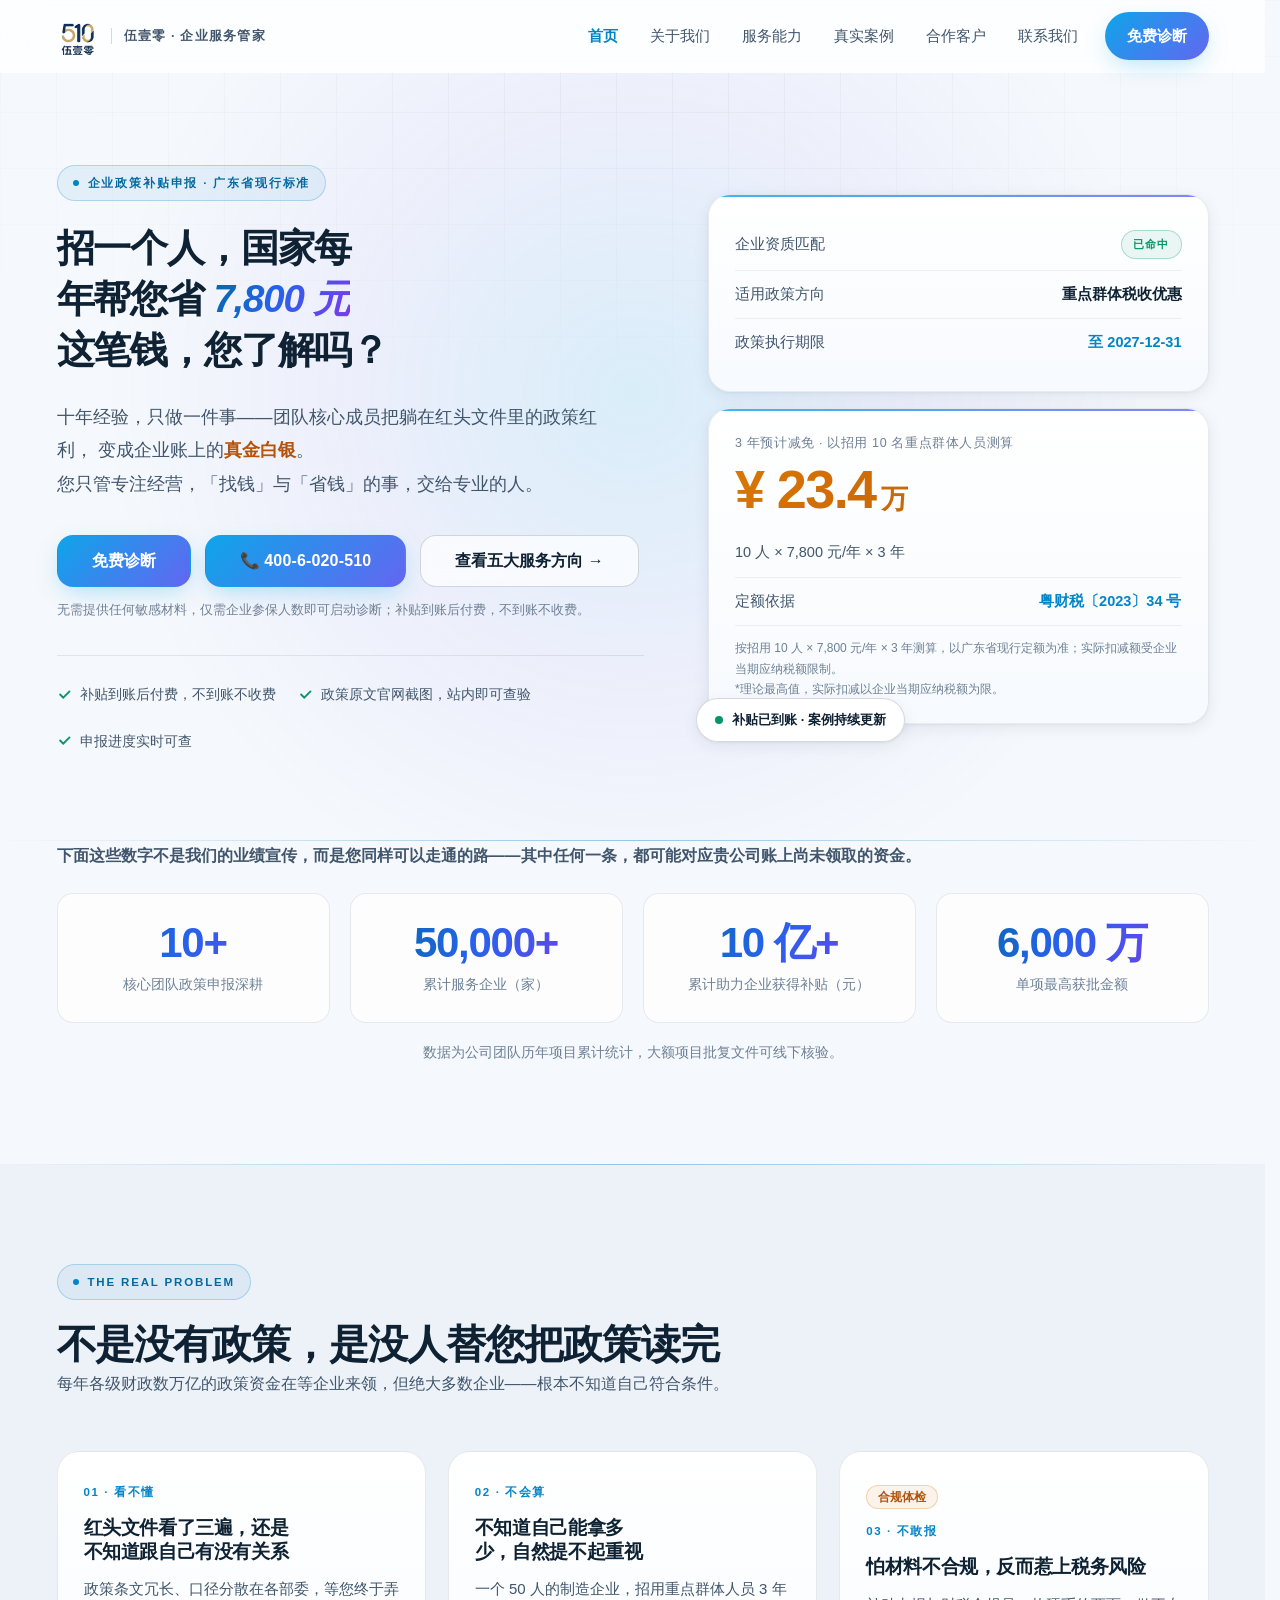
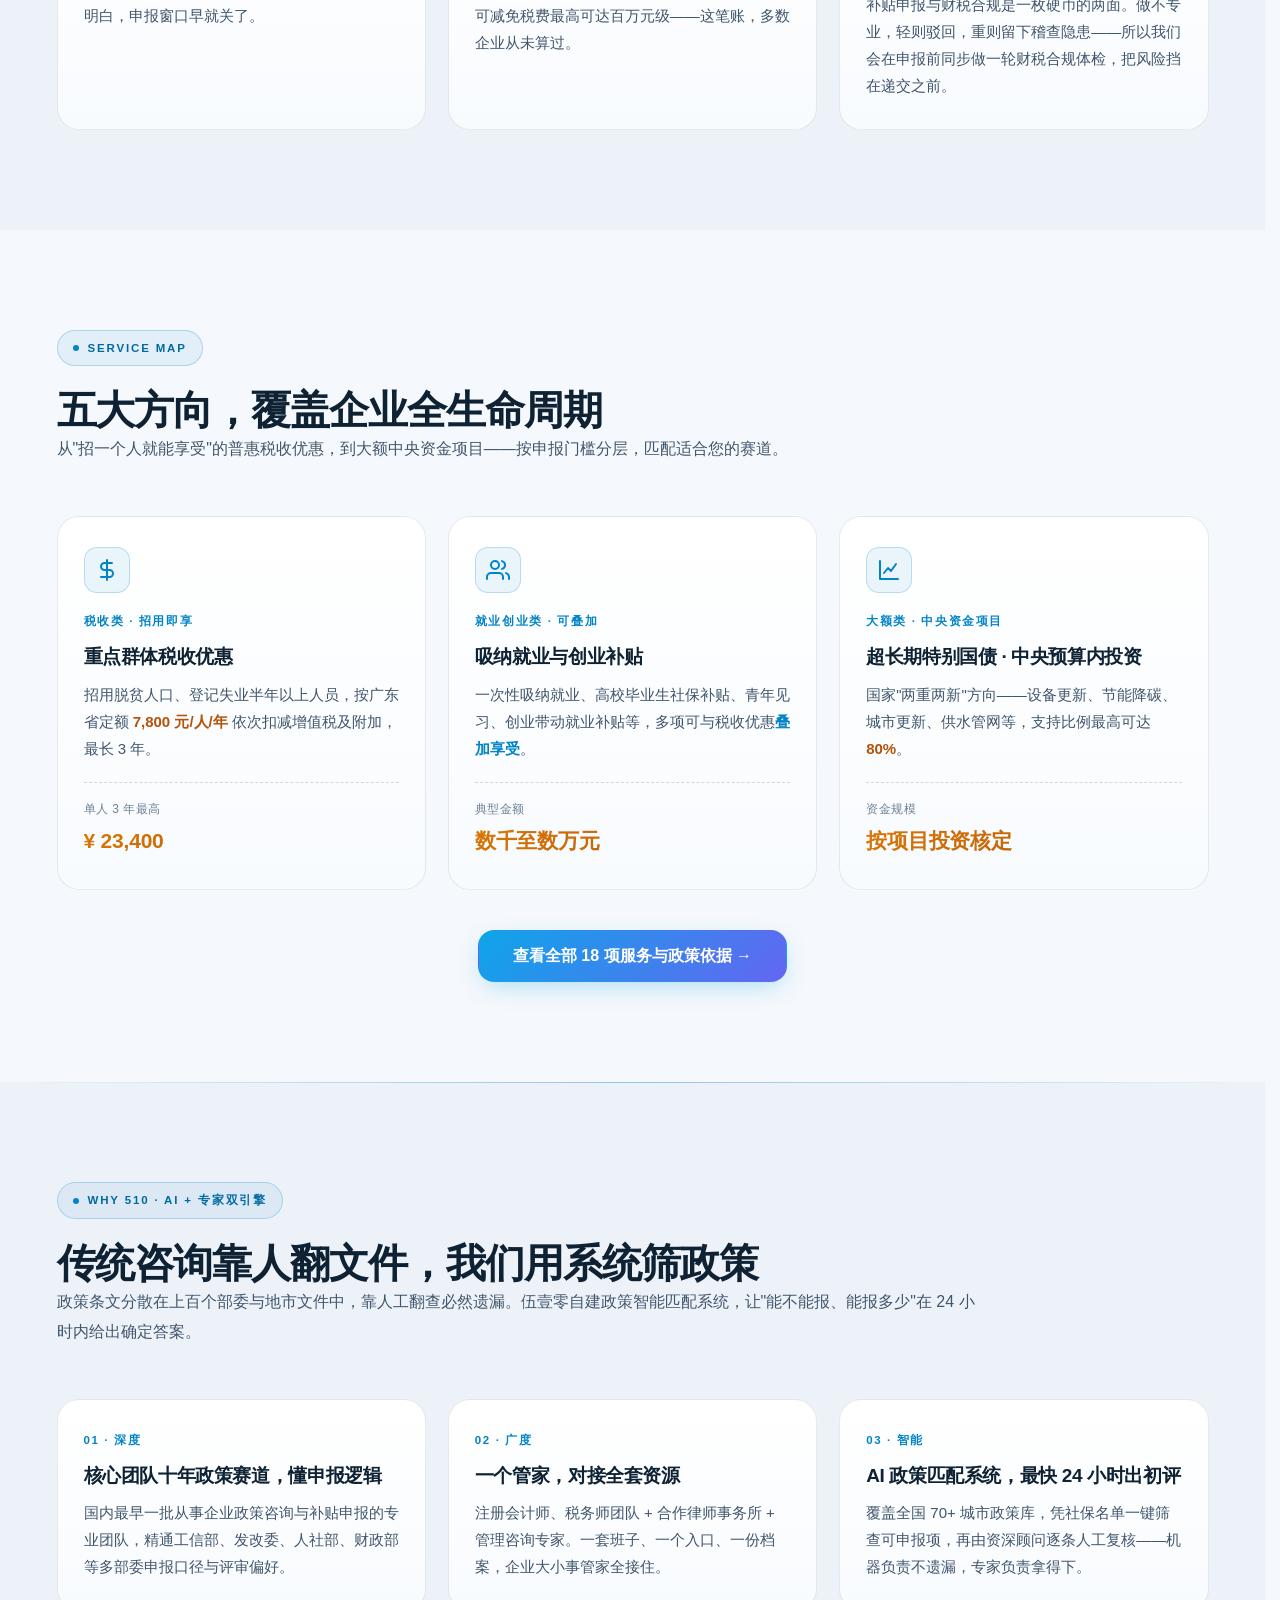
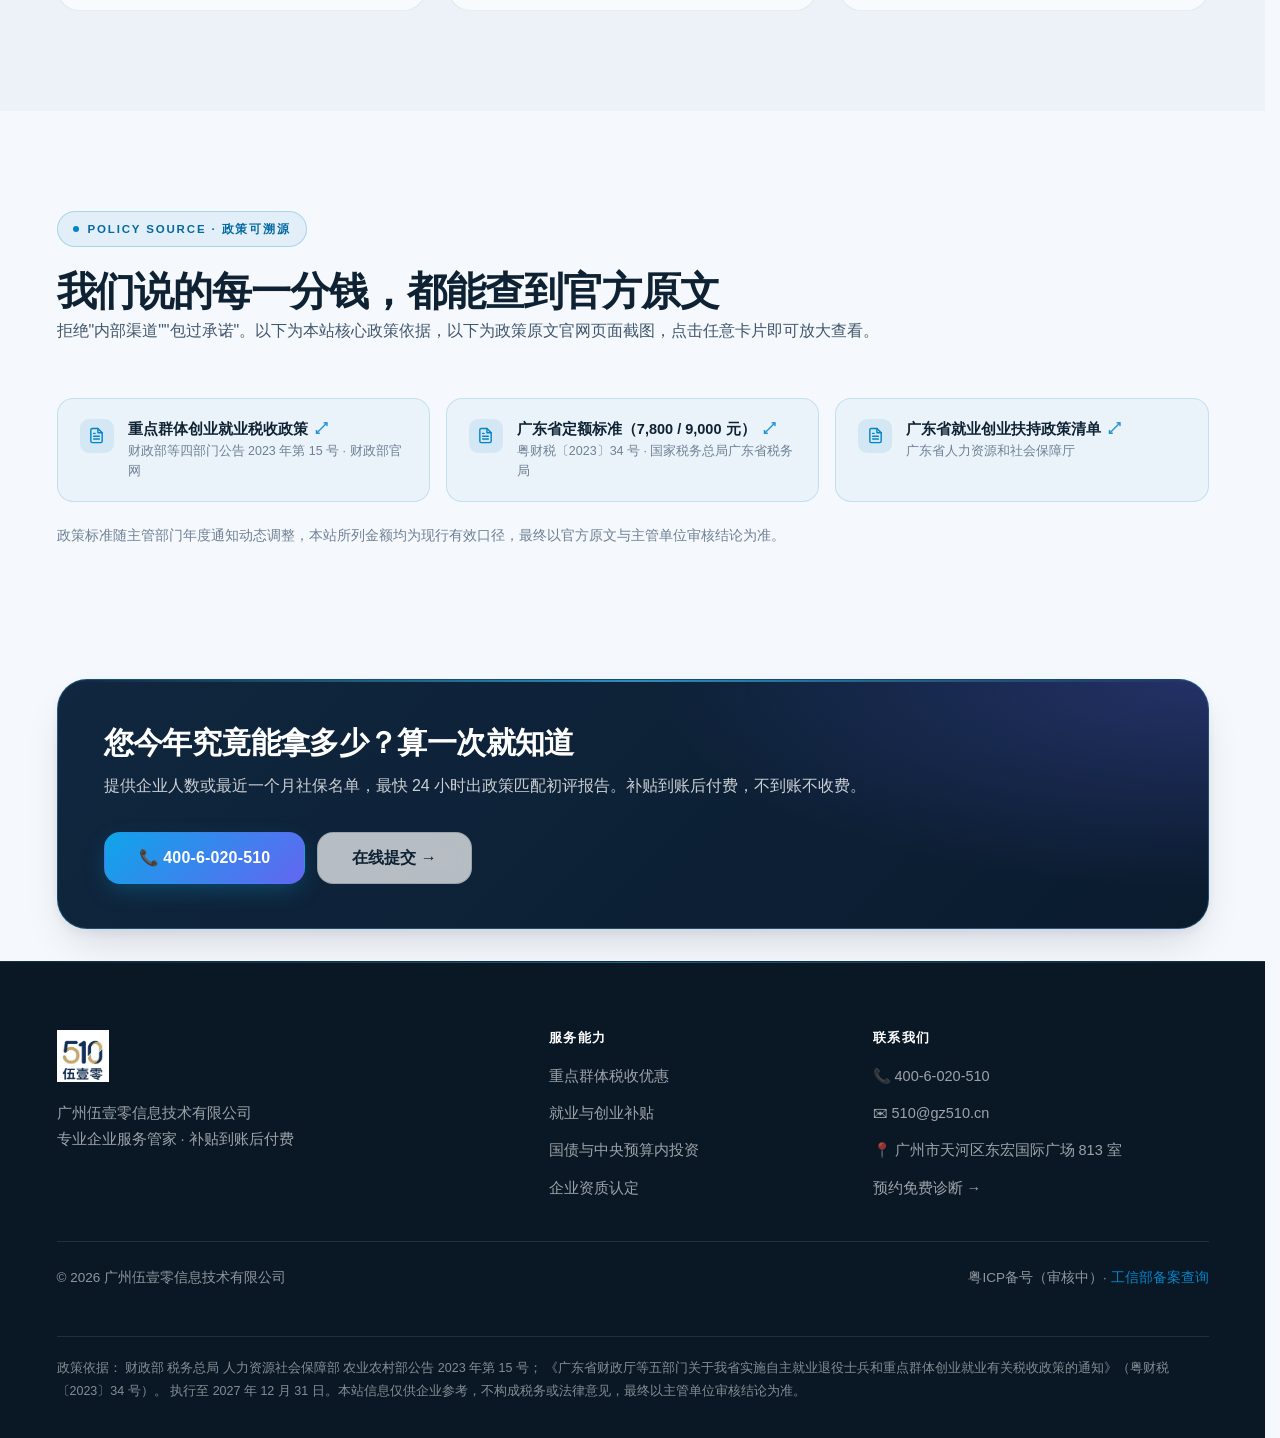
==== index.html @ 7fb13116 "Deploy official site: 7 pages, production URLs for www.gz510.cn" ====
<!DOCTYPE html>
<html lang="zh-CN">
<head>
<meta charset="UTF-8" />
<meta name="viewport" content="width=device-width, initial-scale=1, viewport-fit=cover" />
<title>伍壹零 · 企业服务管家｜把躺在文件里的政策红利，变成账上的真金白银</title>
<meta name="description" content="广州伍壹零信息技术有限公司——核心团队十年深耕企业政策补贴申报。重点群体税收优惠（广东定额 7,800 元/人/年）、就业创业补贴、超长期特别国债、企业资质认定。补贴到账后付费，不到账不收费。" />
<meta name="theme-color" content="#F5F8FC" />
<link rel="icon" type="image/png" href="assets/img/logo-510.png" />
<link rel="canonical" href="https://www.gz510.cn/" />
<meta property="og:type" content="website" />
<meta property="og:site_name" content="伍壹零 · 企业服务管家" />
<meta property="og:title" content="伍壹零 · 企业服务管家｜政策补贴不是能不能拿，而是知不知道怎么拿" />
<meta property="og:description" content="十年经验，只做一件事——团队核心成员把政策红利变成企业账上的真金白银。补贴到账后付费。" />
<meta property="og:url" content="https://www.gz510.cn/" />
<meta property="og:image" content="https://www.gz510.cn/assets/img/og-share.png" />
<meta property="og:image:secure_url" content="https://www.gz510.cn/assets/img/og-share.png" />
<meta property="og:image:type" content="image/png" />
<meta property="og:image:width" content="1200" />
<meta property="og:image:height" content="630" />
<meta property="og:image:alt" content="伍壹零 · 企业服务管家 — 政策申报·财税合规·法律咨询·管理咨询·AI智能系统" />
<meta property="og:locale" content="zh_CN" />
<meta name="twitter:card" content="summary_large_image" />
<meta name="twitter:title" content="伍壹零 · 企业服务管家｜政策补贴不是能不能拿，而是知不知道怎么拿" />
<meta name="twitter:description" content="十年经验，只做一件事——团队核心成员把政策红利变成企业账上的真金白银。补贴到账后付费。" />
<meta name="twitter:image" content="https://www.gz510.cn/assets/img/og-share.png" />
<link rel="stylesheet" href="assets/css/style.css" />
</head>
<body>

<header class="topbar" id="topbar">
  <div class="container topbar__inner">
    <a href="index.html" class="brand" aria-label="伍壹零">
      <img src="assets/img/logo-510.png" alt="伍壹零 logo" />
      <div class="brand__sub">伍壹零 · 企业服务管家</div>
    </a>
    <nav class="nav" aria-label="主导航">
      <a href="index.html">首页</a>
      <a href="about.html">关于我们</a>
      <a href="services.html">服务能力</a>
      <a href="cases.html">真实案例</a>
      <a href="partners.html">合作客户</a>
      <a href="contact.html">联系我们</a>
      <a href="tel:4006020510" class="nav__cta">免费诊断</a>
    </nav>
    <button class="burger" id="burger" aria-label="打开菜单" aria-expanded="false" aria-controls="navDrawer">
      <span></span><span></span><span></span>
    </button>
  </div>
  <nav class="nav-drawer" id="navDrawer" aria-label="移动端导航">
    <a href="index.html">首页</a>
    <a href="about.html">关于我们</a>
    <a href="services.html">服务能力</a>
    <a href="cases.html">真实案例</a>
    <a href="partners.html">合作客户</a>
    <a href="contact.html">联系我们</a>
    <a href="tel:4006020510" class="nav__cta">免费诊断</a>
  </nav>
</header>

<!-- ============== Hero ============== -->
<section class="hero">
  <div class="container">
    <div class="hero__grid">
      <div class="reveal">
        <span class="tag">企业政策补贴申报 · 广东省现行标准</span>
        <h1 class="h1 hero__title">
          招一个人，国家每年帮您省 <em class="gradient-text">7,800 元</em><br/>
          这笔钱，您了解吗？
        </h1>
        <p class="lead hero__lead">
          十年经验，只做一件事——团队核心成员把躺在红头文件里的政策红利，
          变成企业账上的<strong class="text-gold">真金白银</strong>。<br/>
          您只管专注经营，「找钱」与「省钱」的事，交给专业的人。
        </p>
        <div class="hero__ctas">
          <!-- 修改意图：将「免费诊断·电话」合并按钮拆分为两个独立按钮，「免费诊断」承载表单提交、「📞 400-6-020-510」承载直接拨打，转化路径更清晰 -->
          <a href="contact.html" class="btn btn--primary btn--lg">免费诊断</a>
          <a href="tel:4006020510" class="btn btn--primary btn--lg btn-tel">📞 400-6-020-510</a>
          <a href="services.html" class="btn btn--ghost btn--lg">查看五大服务方向 →</a>
        </div>
        <p class="text-muted" style="margin-top:12px; font-size:13px">无需提供任何敏感材料，仅需企业参保人数即可启动诊断；补贴到账后付费，不到账不收费。</p>
        <div class="hero__trust">
          <span><svg width="15" height="15" viewBox="0 0 24 24" fill="none" stroke="currentColor" stroke-width="3" stroke-linecap="round"><path d="M5 12l5 5L20 7"/></svg>补贴到账后付费，不到账不收费</span>
          <span><svg width="15" height="15" viewBox="0 0 24 24" fill="none" stroke="currentColor" stroke-width="3" stroke-linecap="round"><path d="M5 12l5 5L20 7"/></svg>政策原文官网截图，站内即可查验</span>
          <span><svg width="15" height="15" viewBox="0 0 24 24" fill="none" stroke="currentColor" stroke-width="3" stroke-linecap="round"><path d="M5 12l5 5L20 7"/></svg>申报进度实时可查</span>
        </div>
      </div>

      <div class="hero__visual reveal">
        <div class="hero__visual-inner">
          <div class="hero__panel">
            <div class="hero__panel-row">
              <span>企业资质匹配</span>
              <span class="hero__chip">已命中</span>
            </div>
            <div class="hero__panel-row">
              <span>适用政策方向</span>
              <strong>重点群体税收优惠</strong>
            </div>
            <div class="hero__panel-row">
              <span>政策执行期限</span>
              <strong class="accent">至 2027-12-31</strong>
            </div>
          </div>
          <div class="hero__panel">
            <div class="hero__panel-label">3 年预计减免 · 以招用 10 名重点群体人员测算</div>
            <div class="hero__panel-amount">¥ 23.4<span style="font-size:.5em"> 万</span></div>
            <div class="hero__panel-row">
              <span>10 人 × 7,800 元/年 × 3 年</span>
            </div>
            <div class="hero__panel-row">
              <span>定额依据</span>
              <strong class="accent" style="font-weight:800">粤财税〔2023〕34 号</strong>
            </div>
            <!-- 修改意图：在「3 年预计减免」计算面板下方补充「理论最高值」脚注，避免企业误读为确定可得金额 -->
          <p class="text-muted" style="margin-top:12px; font-size:12px; line-height:1.7">按招用 10 人 × 7,800 元/年 × 3 年测算，以广东省现行定额为准；实际扣减额受企业当期应纳税额限制。<br/>*理论最高值，实际扣减以企业当期应纳税额为限。</p>
          </div>
        </div>
        <div class="hero__float">
          <span class="dot"></span> 补贴已到账 · 案例持续更新
        </div>
      </div>
    </div>
  </div>
</section>

<!-- ============== 数据条 ============== -->
<section class="section" style="padding-top:0">
  <div class="container">
    <p class="text-soft reveal" style="margin-bottom:22px; font-weight:600">下面这些数字不是我们的业绩宣传，而是您同样可以走通的路——其中任何一条，都可能对应贵公司账上尚未领取的资金。</p>
    <div class="stat-row reveal">
      <div class="stat">
        <div class="stat__num"><span data-count="10" data-suffix="+">0</span></div>
        <div class="stat__label">核心团队政策申报深耕</div>
      </div>
      <div class="stat">
        <div class="stat__num"><span data-count="50000" data-suffix="+">0</span></div>
        <div class="stat__label">累计服务企业（家）</div>
      </div>
      <div class="stat">
        <div class="stat__num"><span data-count="10" data-suffix=" 亿+">0</span></div>
        <div class="stat__label">累计助力企业获得补贴（元）</div>
      </div>
      <div class="stat">
        <div class="stat__num"><span data-count="6000" data-suffix=" 万">0</span></div>
        <div class="stat__label">单项最高获批金额</div>
      </div>
    </div>
    <p class="text-muted text-center" style="margin-top:18px">数据为公司团队历年项目累计统计，大额项目批复文件可线下核验。</p>
  </div>
</section>
<!-- ============== 核心洞察：为什么错过 ============== -->
<section class="section section--soft">
  <div class="container">
    <header class="section__head reveal">
      <span class="tag">THE REAL PROBLEM</span>
      <h2 class="h2 section__title">不是没有政策，是没人替您把政策读完</h2>
      <p class="text-soft">每年各级财政数万亿的政策资金在等企业来领，但绝大多数企业——根本不知道自己符合条件。</p>
    </header>
    <div class="grid grid--3">
      <article class="card reveal">
        <div class="card-num">01 · 看不懂</div>
        <!-- 仅保留 class，无任何内联样式 -->
        <h3 class="card-title">
  红头文件看了三遍，还是不知道跟自己有没有关系
</h3>
        <p class="card-text">政策条文冗长、口径分散在各部委，等您终于弄明白，申报窗口早就关了。</p>
      </article>
      <article class="card reveal">
        <div class="card-num">02 · 不会算</div>
        <h3 class="card-title">不知道自己能拿多少，自然提不起重视</h3>
        <p class="card-text">一个 50 人的制造企业，招用重点群体人员 3 年可减免税费最高可达百万元级——这笔账，多数企业从未算过。</p>
      </article>
      <!-- 修改意图：在「不敢报」痛点卡片顶部增加「合规体检」标签，强化「真实申报 + 合规体检双保险」的信任点 -->
      <article class="card reveal">
        <span class="mini-tag mini-tag--gold">合规体检</span>
        <div class="card-num">03 · 不敢报</div>
        <h3 class="card-title">怕材料不合规，反而惹上税务风险</h3>
        <p class="card-text">补贴申报与财税合规是一枚硬币的两面。做不专业，轻则驳回，重则留下稽查隐患——所以我们会在申报前同步做一轮财税合规体检，把风险挡在递交之前。</p>
      </article>
    </div>
  </div>
</section>



<!-- ============== 五大服务方向 ============== -->
<section class="section">
  <div class="container">
    <header class="section__head reveal">
      <span class="tag">SERVICE MAP</span>
      <h2 class="h2 section__title">五大方向，覆盖企业全生命周期</h2>
      <p class="text-soft">从"招一个人就能享受"的普惠税收优惠，到大额中央资金项目——按申报门槛分层，匹配适合您的赛道。</p>
    </header>
    <div class="grid grid--3">
      <article class="card reveal">
        <div class="feature-card__icon"><svg width="24" height="24" viewBox="0 0 24 24" fill="none" stroke="currentColor" stroke-width="2" stroke-linecap="round" stroke-linejoin="round"><path d="M12 2v20M17 5H9.5a3.5 3.5 0 000 7h5a3.5 3.5 0 010 7H6"/></svg></div>
        <div class="card-num">税收类 · 招用即享</div>
        <h3 class="card-title">重点群体税收优惠</h3>
        <p class="card-text">招用脱贫人口、登记失业半年以上人员，按广东省定额 <strong class="text-gold">7,800 元/人/年</strong> 依次扣减增值税及附加，最长 3 年。</p>
        <div class="feature-card__price"><small>单人 3 年最高</small><strong>¥ 23,400</strong></div>
      </article>
      <article class="card reveal">
        <div class="feature-card__icon"><svg width="24" height="24" viewBox="0 0 24 24" fill="none" stroke="currentColor" stroke-width="2" stroke-linecap="round" stroke-linejoin="round"><path d="M17 21v-2a4 4 0 00-4-4H5a4 4 0 00-4 4v2"/><circle cx="9" cy="7" r="4"/><path d="M23 21v-2a4 4 0 00-3-3.87M16 3.13a4 4 0 010 7.75"/></svg></div>
        <div class="card-num">就业创业类 · 可叠加</div>
        <h3 class="card-title">吸纳就业与创业补贴</h3>
        <p class="card-text">一次性吸纳就业、高校毕业生社保补贴、青年见习、创业带动就业补贴等，多项可与税收优惠<strong class="text-accent">叠加享受</strong>。</p>
        <div class="feature-card__price"><small>典型金额</small><strong>数千至数万元</strong></div>
      </article>
      <article class="card reveal">
        <div class="feature-card__icon"><svg width="24" height="24" viewBox="0 0 24 24" fill="none" stroke="currentColor" stroke-width="2" stroke-linecap="round" stroke-linejoin="round"><path d="M3 3v18h18"/><path d="M7 15l4-5 3 3 5-7"/></svg></div>
        <div class="card-num">大额类 · 中央资金项目</div>
        <h3 class="card-title">超长期特别国债 · 中央预算内投资</h3>
        <p class="card-text">国家"两重两新"方向——设备更新、节能降碳、城市更新、供水管网等，支持比例最高可达 <strong class="text-gold">80%</strong>。</p>
        <div class="feature-card__price"><small>资金规模</small><strong>按项目投资核定</strong></div>
      </article>
    </div>
    <div style="text-align:center; margin-top:40px" class="reveal">
      <a href="services.html" class="btn btn--primary btn--lg">查看全部 18 项服务与政策依据 →</a>
    </div>
  </div>
</section>

<!-- ============== AI + 专家双引擎 ============== -->
<section class="section section--soft">
  <div class="container">
    <header class="section__head reveal">
      <span class="tag">WHY 510 · AI + 专家双引擎</span>
      <h2 class="h2 section__title">传统咨询靠人翻文件，我们用系统筛政策</h2>
      <p class="text-soft">政策条文分散在上百个部委与地市文件中，靠人工翻查必然遗漏。伍壹零自建政策智能匹配系统，让"能不能报、能报多少"在 24 小时内给出确定答案。</p>
    </header>
    <div class="grid grid--3">
      <article class="card reveal">
        <div class="card-num">01 · 深度</div>
        <h3 class="card-title">核心团队十年政策赛道，懂申报逻辑</h3>
        <p class="card-text">国内最早一批从事企业政策咨询与补贴申报的专业团队，精通工信部、发改委、人社部、财政部等多部委申报口径与评审偏好。</p>
      </article>
      <article class="card reveal">
        <div class="card-num">02 · 广度</div>
        <h3 class="card-title">一个管家，对接全套资源</h3>
        <p class="card-text">注册会计师、税务师团队 + 合作律师事务所 + 管理咨询专家。一套班子、一个入口、一份档案，企业大小事管家全接住。</p>
      </article>
      <article class="card reveal">
        <div class="card-num">03 · 智能</div>
        <h3 class="card-title">AI 政策匹配系统，最快 24 小时出初评</h3>
        <p class="card-text">覆盖全国 70+ 城市政策库，凭社保名单一键筛查可申报项，再由资深顾问逐条人工复核——机器负责不遗漏，专家负责拿得下。</p>
      </article>
    </div>
  </div>
</section>

<!-- ============== 政策溯源（真实可追溯） ============== -->
<section class="section">
  <div class="container">
    <header class="section__head reveal">
      <span class="tag">POLICY SOURCE · 政策可溯源</span>
      <h2 class="h2 section__title">我们说的每一分钱，都能查到官方原文</h2>
      <p class="text-soft">拒绝"内部渠道""包过承诺"。以下为本站核心政策依据，以下为政策原文官网页面截图，点击任意卡片即可放大查看。</p>
    </header>
    <div class="policy-ref reveal">
      <button type="button" class="policy-ref__item" data-case="assets/img/policy/mof-15.jpg" data-cap="财政部等四部门公告 2023 年第 15 号 · 政府官网原文截图">
        <span class="policy-ref__icon"><svg width="17" height="17" viewBox="0 0 24 24" fill="none" stroke="currentColor" stroke-width="2" stroke-linecap="round" stroke-linejoin="round"><path d="M14 2H6a2 2 0 00-2 2v16a2 2 0 002 2h12a2 2 0 002-2V8z"/><path d="M14 2v6h6M16 13H8M16 17H8M10 9H8"/></svg></span>
        <span class="policy-ref__body">
          <span class="policy-ref__title">重点群体创业就业税收政策</span>
          <span class="policy-ref__meta">财政部等四部门公告 2023 年第 15 号 · 财政部官网</span>
        </span>
      </button>
      <button type="button" class="policy-ref__item" data-case="assets/img/policy/yue-caishui-34.jpg" data-cap="粤财税〔2023〕34 号 · 广东省税务局官网原文截图">
        <span class="policy-ref__icon"><svg width="17" height="17" viewBox="0 0 24 24" fill="none" stroke="currentColor" stroke-width="2" stroke-linecap="round" stroke-linejoin="round"><path d="M14 2H6a2 2 0 00-2 2v16a2 2 0 002 2h12a2 2 0 002-2V8z"/><path d="M14 2v6h6M16 13H8M16 17H8M10 9H8"/></svg></span>
        <span class="policy-ref__body">
          <span class="policy-ref__title">广东省定额标准（7,800 / 9,000 元）</span>
          <span class="policy-ref__meta">粤财税〔2023〕34 号 · 国家税务总局广东省税务局</span>
        </span>
      </button>
      <button type="button" class="policy-ref__item" data-case="assets/img/policy/hrss-gd.jpg" data-cap="广东省高校毕业生就业创业扶持政策清单 · 广东省人社厅官网页面截图">
        <span class="policy-ref__icon"><svg width="17" height="17" viewBox="0 0 24 24" fill="none" stroke="currentColor" stroke-width="2" stroke-linecap="round" stroke-linejoin="round"><path d="M14 2H6a2 2 0 00-2 2v16a2 2 0 002 2h12a2 2 0 002-2V8z"/><path d="M14 2v6h6M16 13H8M16 17H8M10 9H8"/></svg></span>
        <span class="policy-ref__body">
          <span class="policy-ref__title">广东省就业创业扶持政策清单</span>
          <span class="policy-ref__meta">广东省人力资源和社会保障厅</span>
        </span>
      </button>
      
    </div>
    <p class="text-muted" style="margin-top:22px">政策标准随主管部门年度通知动态调整，本站所列金额均为现行有效口径，最终以官方原文与主管单位审核结论为准。</p>
  </div>
</section>

<!-- ============== CTA ============== -->
<section class="section" style="padding:32px 0">
  <div class="container">
    <div class="cta-banner reveal">
      <div class="cta-banner__text">
        <h3>您今年究竟能拿多少？算一次就知道</h3>
        <p>提供企业人数或最近一个月社保名单，最快 24 小时出政策匹配初评报告。补贴到账后付费，不到账不收费。</p>
      </div>
      <div class="cta-banner__actions">
        <a href="tel:4006020510" class="btn btn--primary btn--lg btn-tel">📞 400-6-020-510</a>
        <a href="contact.html" class="btn btn--ghost btn--lg">在线提交 →</a>
      </div>
    </div>
  </div>
</section>

<footer class="footer">
  <div class="container">
    <div class="footer__grid">
      <div class="footer__brand">
        <img src="assets/img/logo-510_2.jpg" alt="伍壹零" />
        <p>广州伍壹零信息技术有限公司<br/>专业企业服务管家 · 补贴到账后付费</p>
      </div>
      <div class="footer__col">
        <h4>服务能力</h4>
        <ul>
          <li><a href="services.html#tax">重点群体税收优惠</a></li>
          <li><a href="services.html#employ">就业与创业补贴</a></li>
          <li><a href="services.html#big">国债与中央预算内投资</a></li>
          <li><a href="services.html#qualification">企业资质认定</a></li>
        </ul>
      </div>
      <div class="footer__col">
        <h4>联系我们</h4>
        <ul>
          <li>📞 400-6-020-510</li>
          <li>✉  510@gz510.cn</li>
          <li>📍 广州市天河区东宏国际广场 813 室</li>
          <li><a href="contact.html">预约免费诊断 →</a></li>
        </ul>
      </div>
    </div>
    <div class="footer__bottom">
      <div>© <span id="year">2026</span> 广州伍壹零信息技术有限公司</div>
      <div>粤ICP备号（审核中）· <a href="https://beian.miit.gov.cn/" target="_blank" rel="noopener">工信部备案查询</a></div>
    </div>
    <p class="footer__law">
      政策依据：
      财政部 税务总局 人力资源社会保障部 农业农村部公告 2023 年第 15 号；
      《广东省财政厅等五部门关于我省实施自主就业退役士兵和重点群体创业就业有关税收政策的通知》（粤财税〔2023〕34 号）。
      执行至 2027 年 12 月 31 日。本站信息仅供企业参考，不构成税务或法律意见，最终以主管单位审核结论为准。
    </p>
  </div>
</footer>

<dialog class="lightbox" id="lightbox" aria-label="案例大图">
  <div class="lightbox__inner">
    <button class="lightbox__close" id="lightboxClose" type="button" formmethod="dialog" aria-label="关闭" title="关闭">
      <svg viewBox="0 0 24 24" width="22" height="22" fill="none" stroke="currentColor" stroke-width="2.4" stroke-linecap="round"><path d="M6 6l12 12M18 6L6 18"/></svg>
    </button>
    <img id="lightboxImg" alt="" />
    <p id="lightboxCap"></p>
  </div>
</dialog>

<script src="assets/js/main.js" defer></script>
</body>
</html>
---- assets/css/style.css ----
/* ============================================================
   伍壹零 · 设计系统 v5 — 浅色 AI 科技风
   浅色基底 + 白卡片 + 高对比排版 + 克制动效
   对标 Stripe / Linear (light) / Vercel 的质感密度
   变更要点（v4 → v5）：
   - 全面切换浅色系；页脚 / CTA / 计算结果面板保留深色作为视觉锚点
   - h1/h2 加 text-wrap:balance，从根源避免标题单字孤行
   - section__head 加宽至 860px，标题字号微调，减少尴尬换行
   ============================================================ */

:root {
  /* ---- 底色层次（浅色） ---- */
  --bg: #F5F8FC;
  --bg-soft: #EDF2F9;
  --bg-card: #FFFFFF;
  --bg-elev: #FFFFFF;
  --bg-tint: #E7EEF6;

  /* ---- 文字（高对比，杜绝灰字看不清） ---- */
  --ink: #0E2233;
  --ink-2: #41566C;
  --ink-3: #6E8095;

  /* ---- 品牌与强调 ---- */
  --brand: #0A2540;
  --accent: #0284C7;
  --accent-2: #6366F1;
  --accent-deep: #2563EB;
  --gold: #D97706;
  --gold-2: #B45309;
  --success: #059669;

  /* ---- 渐变 ---- */
  --grad-brand: linear-gradient(135deg, #0EA5E9 0%, #6366F1 100%);
  --grad-text: linear-gradient(115deg, #0369A1 0%, #2563EB 45%, #7C3AED 100%);
  --grad-gold: linear-gradient(135deg, #D97706 0%, #B45309 100%);
  --grad-line: linear-gradient(90deg, transparent, rgba(2,132,199,.4), transparent);

  /* ---- 描边 ---- */
  --line: rgba(14, 34, 51, .09);
  --line-2: rgba(14, 34, 51, .17);

  /* ---- 阴影 ---- */
  --sh-sm: 0 1px 2px rgba(15,35,60,.05), 0 2px 10px rgba(15,35,60,.06);
  --sh-md: 0 4px 16px rgba(15,35,60,.08), 0 1px 3px rgba(15,35,60,.05);
  --sh-lg: 0 20px 44px -14px rgba(15,35,60,.18), 0 4px 12px rgba(15,35,60,.06);
  --sh-glow: 0 8px 24px -6px rgba(14,165,233,.35);
  --sh-gold: 0 8px 24px -6px rgba(217,119,6,.3);

  /* ---- 圆角 ---- */
  --r-sm: 10px;
  --r-md: 16px;
  --r-lg: 22px;
  --r-xl: 30px;
  --r-pill: 999px;

  /* ---- 字体 ---- */
  --ff-sans: -apple-system, BlinkMacSystemFont, "Segoe UI", "PingFang SC",
             "Hiragino Sans GB", "Microsoft YaHei", "Helvetica Neue", Arial, sans-serif;
  --ff-num: "SF Mono", "SF Pro Display", "DIN Alternate", ui-monospace,
            "PingFang SC", "Microsoft YaHei", sans-serif;

  --container: 1200px;
}

/* ---------- Reset ---------- */
*, *::before, *::after { box-sizing: border-box; }
html { -webkit-text-size-adjust: 100%; scroll-behavior: smooth; scrollbar-gutter: stable; }
body {
  margin: 0;
  font-family: var(--ff-sans);
  font-size: 16px;
  line-height: 1.75;
  color: var(--ink);
  background: var(--bg);
  -webkit-font-smoothing: antialiased;
  text-rendering: optimizeLegibility;
  overflow-x: hidden;
}
img { max-width: 100%; display: block; }
a { color: var(--accent); text-decoration: none; transition: color .2s; }
a:hover { color: var(--accent-deep); }
ul { margin: 0; padding: 0; list-style: none; }
h1, h2, h3, h4 { margin: 0; font-weight: 700; line-height: 1.24; color: var(--ink); letter-spacing: -.02em; }
h1, h2, h3 { text-wrap: balance; }  /* 中文长标题自动均衡断行，避免单字孤行 */
p { margin: 0; }
button { font-family: inherit; cursor: pointer; }
::selection { background: rgba(2,132,199,.22); }

.container { width: 100%; max-width: var(--container); margin: 0 auto; padding: 0 24px; }

/* ---------- 全局背景装饰：细网格 + 光晕 ---------- */
body::before {
  content: "";
  position: fixed; inset: 0; z-index: 0; pointer-events: none;
  background-image:
    linear-gradient(rgba(14,34,51,.035) 1px, transparent 1px),
    linear-gradient(90deg, rgba(14,34,51,.035) 1px, transparent 1px);
  background-size: 56px 56px;
  mask-image: radial-gradient(ellipse 100% 60% at 50% 0%, #000 20%, transparent 75%);
  -webkit-mask-image: radial-gradient(ellipse 100% 60% at 50% 0%, #000 20%, transparent 75%);
}
body > * { position: relative; z-index: 1; }

/* ---------- 文字工具 ---------- */
/* 标题字号经视觉校准：保证中文长句在 PC 与移动端均不出现尴尬断行 */
.h1 { font-size: clamp(29px, 3.8vw, 46px); font-weight: 800; letter-spacing: -.03em; line-height: 1.2; }
.h2 { font-size: clamp(26px, 3.3vw, 40px); font-weight: 800; letter-spacing: -.026em; line-height: 1.22; }
.h3 { font-size: 20px; font-weight: 700; }
.lead { font-size: 18px; color: var(--ink-2); line-height: 1.85; }
.text-soft { color: var(--ink-2); font-size: 16px; line-height: 1.85; }
.text-muted { color: var(--ink-3); font-size: 14px; line-height: 1.7; }
.text-accent { color: var(--accent); font-weight: 600; }
.text-gold { color: var(--gold-2); font-weight: 700; }
.gradient-text {
  background: var(--grad-text);
  -webkit-background-clip: text; background-clip: text;
  -webkit-text-fill-color: transparent; color: transparent;
}
.text-center { text-align: center; }
.mt-4 { margin-top: 16px; }

/* ---------- 徽章 ---------- */
.tag {
  display: inline-flex; align-items: center; gap: 9px;
  font-size: 11.5px; font-weight: 600; letter-spacing: .16em;
  text-transform: uppercase; color: #0369A1;
  background: rgba(2,132,199,.07);
  border: 1px solid rgba(2,132,199,.25);
  padding: 7px 15px; border-radius: var(--r-pill);
  font-family: var(--ff-num);
}
.tag::before {
  content: ""; width: 6px; height: 6px; border-radius: 50%;
  background: var(--accent);
}

/* ---------- 按钮 ---------- */
.btn {
  display: inline-flex; align-items: center; justify-content: center; gap: 9px;
  font-size: 15px; font-weight: 600; line-height: 1;
  padding: 15px 28px; border-radius: var(--r-md);
  border: 1px solid transparent;
  transition: transform .22s cubic-bezier(.2,.7,.3,1), box-shadow .22s, background .22s, border-color .22s;
  white-space: nowrap;
}
.btn--primary {
  background: var(--grad-brand); color: #FFFFFF;
  box-shadow: var(--sh-glow); font-weight: 700;
}
.btn--primary:hover {
  color: #FFFFFF; transform: translateY(-2px);
  box-shadow: 0 14px 32px -6px rgba(14,165,233,.45);
}
.btn--ghost {
  background: rgba(255,255,255,.7); color: var(--ink);
  border-color: var(--line-2);
  backdrop-filter: blur(8px);
}
.btn--ghost:hover {
  color: var(--accent); border-color: var(--accent);
  background: rgba(2,132,199,.05); transform: translateY(-2px);
}
.btn--dark { background: rgba(14,34,51,.05); color: var(--ink); border-color: var(--line-2); }
.btn--dark:hover { background: rgba(14,34,51,.09); transform: translateY(-2px); }
.btn--lg { padding: 17px 34px; font-size: 16px; }
.btn-tel { font-variant-numeric: tabular-nums; letter-spacing: .01em; }

/* ---------- 顶栏 ---------- */
.topbar {
  position: sticky; top: 0; z-index: 50;
  background: rgba(255,255,255,.78);
  backdrop-filter: saturate(180%) blur(20px);
  -webkit-backdrop-filter: saturate(180%) blur(20px);
  border-bottom: 1px solid transparent;
  transition: border-color .3s, background .3s, box-shadow .3s;
}
.topbar.is-scrolled {
  border-bottom-color: var(--line);
  background: rgba(255,255,255,.92);
  box-shadow: 0 8px 28px rgba(15,35,60,.08);
}
.topbar__inner { display: flex; align-items: center; justify-content: space-between; height: 72px; gap: 24px; }
.brand { display: flex; align-items: center; gap: 12px; color: var(--ink); }
.brand img { height: 42px; width: auto; }
.brand__sub {
  font-size: 12.5px; font-weight: 600; letter-spacing: .1em;
  color: var(--ink-2); line-height: 1.35;
  padding-left: 12px; border-left: 1px solid var(--line-2);
}
.nav { display: flex; align-items: center; gap: 2px; }
.nav a {
  color: var(--ink-2); font-size: 15px; font-weight: 500;
  padding: 9px 15px; border-radius: var(--r-sm);
  transition: color .2s, background .2s;
}
.nav a:hover { color: var(--ink); background: rgba(14,34,51,.05); }
.nav a.is-active { color: var(--accent); font-weight: 600; }
.nav a.nav__cta {
  margin-left: 10px; color: #FFFFFF; background: var(--grad-brand);
  padding: 11px 22px; border-radius: var(--r-pill);
  box-shadow: var(--sh-glow); font-weight: 700;
}
.nav a.nav__cta:hover {
  color: #FFFFFF; transform: translateY(-1px);
  box-shadow: 0 12px 28px -6px rgba(14,165,233,.5);
}

.burger { display: none; width: 44px; height: 44px; background: transparent; border: 0; flex-direction: column; align-items: center; justify-content: center; gap: 5px; border-radius: var(--r-sm); }
.burger span { width: 22px; height: 2px; background: var(--ink); border-radius: 2px; transition: transform .25s, opacity .2s; }
.burger.is-open span:nth-child(1) { transform: translateY(7px) rotate(45deg); }
.burger.is-open span:nth-child(2) { opacity: 0; }
.burger.is-open span:nth-child(3) { transform: translateY(-7px) rotate(-45deg); }
.nav-drawer {
  display: none; position: fixed; top: 72px; left: 0; right: 0; z-index: 49;
  background: rgba(255,255,255,.98); backdrop-filter: blur(20px);
  border-bottom: 1px solid var(--line); padding: 14px 24px 22px;
  flex-direction: column; gap: 4px; box-shadow: var(--sh-lg);
}
.nav-drawer a { color: var(--ink); font-size: 17px; font-weight: 500; padding: 13px 12px; border-radius: var(--r-sm); }
.nav-drawer a:hover { background: rgba(14,34,51,.05); }
.nav-drawer a.nav__cta { color: #FFFFFF; background: var(--grad-brand); text-align: center; margin-top: 8px; font-weight: 700; }
.nav-drawer.is-open { display: flex; }

/* ---------- 区块 ---------- */
.section { padding: 100px 0; position: relative; }
.section--soft { background: var(--bg-soft); }
.section--dark { background: linear-gradient(180deg, #F0F5FA 0%, #E9F0F7 100%); }
.section--tint { background: var(--bg-tint); }
.section__head { max-width: 920px; margin-bottom: 52px; }  /* 760 → 920：配合 text-wrap:balance 消灭标题孤行 */
.section__head--center { margin-left: auto; margin-right: auto; text-align: center; }
.section__title { margin-top: 20px; }

/* 区块之间的分割光带 */
.section--soft::before, .section--tint::before {
  content: ""; position: absolute; top: 0; left: 0; right: 0; height: 1px;
  background: var(--grad-line);
}

/* ---------- 网格 ---------- */
.grid { display: grid; gap: 22px; }
.grid--2 { grid-template-columns: repeat(2, 1fr); }
.grid--3 { grid-template-columns: repeat(3, 1fr); }
.grid--4 { grid-template-columns: repeat(4, 1fr); }

/* ---------- 自适应凭证网格（手工增删图片后自动重排） ---------- */
.case-grid { display: grid; grid-template-columns: repeat(auto-fill, minmax(230px, 1fr)); gap: 18px; }

/* ---------- 卡片 ---------- */
.card {
  position: relative;
  background: linear-gradient(180deg, #FFFFFF 0%, #F8FBFE 100%);
  border: 1px solid var(--line);
  border-radius: var(--r-lg);
  padding: 30px 26px;
  transition: transform .3s cubic-bezier(.2,.7,.3,1), border-color .3s, box-shadow .3s;
  overflow: hidden;
}
.card::after {
  content: ""; position: absolute; top: 0; left: 0; right: 0; height: 2px;
  background: var(--grad-brand);
  opacity: 0; transition: opacity .3s;
}
.card:hover {
  transform: translateY(-5px);
  border-color: rgba(2,132,199,.35);
  box-shadow: var(--sh-md);
}
.card:hover::after { opacity: 1; }
.card-num {
  font-family: var(--ff-num);
  font-size: 11.5px; font-weight: 600; letter-spacing: .14em; text-transform: uppercase;
  color: var(--accent); margin-bottom: 14px;
}
.card-title { font-size: 19px; font-weight: 700; margin-bottom: 12px; color: var(--ink); }
.card-text { color: var(--ink-2); font-size: 15px; line-height: 1.8; }
/* 适用条件行：政策卡片内的小字门槛说明 */
.card-cond {
  margin-top: 10px; font-size: 12.5px; line-height: 1.65;
  color: var(--ink-3);
  padding-top: 8px; border-top: 1px dashed var(--line);
}
.card-cond::before { content: "适用条件 · "; font-weight: 600; color: var(--ink-2); }
.feature-card__icon {
  width: 46px; height: 46px; border-radius: 13px;
  display: grid; place-items: center; margin-bottom: 18px;
  background: rgba(2,132,199,.08);
  border: 1px solid rgba(2,132,199,.22);
  color: var(--accent);
}
.feature-card__price {
  margin-top: 20px; padding-top: 16px;
  border-top: 1px dashed var(--line-2);
  display: flex; flex-direction: column; gap: 3px;
}
.feature-card__price small { font-size: 12px; color: var(--ink-3); letter-spacing: .04em; }
.feature-card__price strong {
  font-family: var(--ff-num); font-size: 21px; font-weight: 700;
  background: var(--grad-gold);
  -webkit-background-clip: text; background-clip: text;
  -webkit-text-fill-color: transparent; color: transparent;
  letter-spacing: -.01em;
}

/* ---------- Hero ---------- */
.hero {
  position: relative;
  padding: 92px 0 88px;
  overflow: hidden;
}
.hero::before {
  content: ""; position: absolute; top: -30%; left: 50%; transform: translateX(-50%);
  width: 1100px; height: 1100px; border-radius: 50%;
  background: radial-gradient(circle, rgba(14,165,233,.12) 0%, rgba(99,102,241,.06) 35%, transparent 68%);
  pointer-events: none;
}
.hero::after {
  content: ""; position: absolute; bottom: 0; left: 0; right: 0; height: 1px;
  background: var(--grad-line);
}
.hero__grid {
  display: grid; grid-template-columns: 1.08fr .92fr;
  gap: 64px; align-items: center; position: relative;
}
.hero__title { margin-top: 22px; font-size: clamp(24px, 3vw, 40px); line-height: 1.32; }
.hero__lead { margin-top: 26px; max-width: 560px; }
.hero__ctas { display: flex; flex-wrap: wrap; gap: 14px; margin-top: 34px; }
.hero__trust {
  display: flex; flex-wrap: wrap; gap: 22px; margin-top: 34px;
  padding-top: 26px; border-top: 1px solid var(--line);
  font-size: 14px; color: var(--ink-2);
}
.hero__trust span { display: inline-flex; align-items: center; gap: 8px; }
.hero__trust svg { color: var(--success); flex-shrink: 0; }

.hero__visual { position: relative; }
.hero__visual-inner { display: flex; flex-direction: column; gap: 16px; }
.hero__panel {
  background: linear-gradient(180deg, #FFFFFF 0%, #F7FAFE 100%);
  border: 1px solid var(--line);
  border-radius: var(--r-lg);
  padding: 24px 26px;
  box-shadow: var(--sh-md);
  position: relative; overflow: hidden;
}
.hero__panel::before {
  content: ""; position: absolute; top: 0; left: 0; right: 0; height: 2px;
  background: var(--grad-brand);
  opacity: .8;
}
.hero__panel-row {
  display: flex; align-items: center; justify-content: space-between;
  gap: 16px; padding: 11px 0;
  border-bottom: 1px solid rgba(14,34,51,.06);
  font-size: 14.5px; color: var(--ink-2);
}
.hero__panel-row:last-child { border-bottom: 0; }
.hero__panel-row strong { color: var(--ink); font-weight: 600; }
.hero__panel-row .accent { color: var(--accent); font-weight: 700; }
.hero__chip {
  font-size: 11px; font-weight: 700; letter-spacing: .1em;
  color: var(--success); background: rgba(5,150,105,.08);
  border: 1px solid rgba(5,150,105,.28);
  padding: 4px 11px; border-radius: var(--r-pill);
  font-family: var(--ff-num);
}
.hero__panel-label {
  font-size: 12.5px; color: var(--ink-3); letter-spacing: .05em; margin-bottom: 6px;
}
.hero__panel-amount {
  font-family: var(--ff-num);
  font-size: clamp(38px, 5vw, 54px); font-weight: 800; line-height: 1.05;
  letter-spacing: -.03em; margin-bottom: 12px;
  background: var(--grad-gold);
  -webkit-background-clip: text; background-clip: text;
  -webkit-text-fill-color: transparent; color: transparent;
}
.hero__float {
  position: absolute; bottom: -18px; left: -12px;
  display: inline-flex; align-items: center; gap: 9px;
  background: rgba(255,255,255,.96); border: 1px solid var(--line-2);
  border-radius: var(--r-pill); padding: 10px 18px;
  font-size: 13px; font-weight: 600; color: var(--ink);
  box-shadow: var(--sh-md); backdrop-filter: blur(12px);
}
.hero__float .dot {
  width: 8px; height: 8px; border-radius: 50%; background: var(--success);
  box-shadow: 0 0 0 0 rgba(5,150,105,.5);
  animation: pulse 2.2s infinite;
}
@keyframes pulse {
  0% { box-shadow: 0 0 0 0 rgba(5,150,105,.45); }
  70% { box-shadow: 0 0 0 11px rgba(5,150,105,0); }
  100% { box-shadow: 0 0 0 0 rgba(5,150,105,0); }
}

/* ---------- 数据条 ---------- */
.stat-row {
  display: grid; grid-template-columns: repeat(4, 1fr);
  gap: 20px;
}
.stat {
  text-align: center; padding: 26px 16px;
  border-radius: var(--r-md);
  background: rgba(255,255,255,.75);
  border: 1px solid var(--line);
  transition: border-color .3s, background .3s, box-shadow .3s;
}
.stat:hover { border-color: rgba(2,132,199,.3); background: #FFFFFF; box-shadow: var(--sh-sm); }
.stat__num {
  font-family: var(--ff-num);
  font-size: clamp(28px, 3.6vw, 42px); font-weight: 800;
  letter-spacing: -.03em; line-height: 1.1;
  background: var(--grad-text);
  -webkit-background-clip: text; background-clip: text;
  -webkit-text-fill-color: transparent; color: transparent;
}
.stat__label { margin-top: 8px; font-size: 13.5px; color: var(--ink-3); line-height: 1.6; }

/* ---------- 流程 ---------- */
.flow { display: grid; grid-template-columns: repeat(5, 1fr); gap: 0; position: relative; }
.flow::before {
  content: ""; position: absolute; top: 27px; left: 10%; right: 10%; height: 2px;
  background: linear-gradient(90deg, transparent, rgba(2,132,199,.35), transparent);
  z-index: 0;
}
.flow__step { position: relative; z-index: 1; text-align: center; padding: 0 8px; }
.flow__num {
  width: 54px; height: 54px; margin: 0 auto 16px;
  border-radius: 50%; display: grid; place-items: center;
  font-family: var(--ff-num); font-size: 16px; font-weight: 700;
  color: var(--accent);
  background: #FFFFFF;
  border: 1px solid rgba(2,132,199,.4);
  box-shadow: 0 0 0 5px var(--bg), 0 6px 18px rgba(15,35,60,.1);
}
.flow__title { font-size: 16.5px; font-weight: 700; color: var(--ink); margin-bottom: 8px; }
.flow__text { font-size: 13.5px; color: var(--ink-3); line-height: 1.7; }

/* ---------- 对比表 ---------- */
.compare { width: 100%; border-collapse: separate; border-spacing: 0; font-size: 15px; min-width: 680px; background: #FFFFFF; border-radius: var(--r-md); }
.compare th, .compare td {
  padding: 18px 20px; text-align: left;
  border-bottom: 1px solid var(--line);
  color: var(--ink-2);
}
.compare thead th {
  background: rgba(2,132,199,.05);
  color: var(--ink); font-weight: 700; font-size: 14.5px;
  border-bottom: 1px solid var(--line-2);
}
.compare thead th:first-child { border-top-left-radius: var(--r-md); }
.compare thead th:last-child { border-top-right-radius: var(--r-md); }
.compare td:first-child { color: var(--ink); font-weight: 600; }
.compare tbody tr:hover td { background: rgba(2,132,199,.03); }
.compare .hl {
  background: rgba(2,132,199,.05);
  color: var(--ink); font-weight: 600;
  border-left: 1px solid rgba(2,132,199,.22);
  border-right: 1px solid rgba(2,132,199,.22);
}
.compare thead .hl {
  background: rgba(2,132,199,.11); color: var(--accent);
  border-top: 1px solid rgba(2,132,199,.3);
  border-top-left-radius: var(--r-md); border-top-right-radius: var(--r-md);
}
.compare tbody tr:last-child .hl { border-bottom: 1px solid rgba(2,132,199,.25); }

/* ---------- 计算器 ---------- */
.calc { display: grid; grid-template-columns: 1fr .85fr; gap: 22px; align-items: start; }
.calc__control { display: flex; flex-direction: column; gap: 16px; margin-bottom: 18px; }
.calc__control input[type="number"] {
  width: 100%; font-family: var(--ff-num);
  font-size: 30px; font-weight: 700; color: var(--ink);
  background: #FFFFFF;
  border: 1px solid var(--line-2); border-radius: var(--r-md);
  padding: 16px 20px; text-align: center;
  transition: border-color .2s, background .2s;
}
.calc__control input[type="number"]:focus {
  outline: none; border-color: var(--accent); background: rgba(2,132,199,.04);
}
.calc__control input[type="range"] { width: 100%; accent-color: var(--accent); cursor: pointer; }
.calc__steppers { display: flex; gap: 8px; flex-wrap: wrap; }
.calc__btn {
  flex: 1; min-width: 54px;
  font-family: var(--ff-num); font-size: 14px; font-weight: 600;
  color: var(--ink-2); background: #FFFFFF;
  border: 1px solid var(--line-2); border-radius: var(--r-sm);
  padding: 10px 8px; transition: all .2s;
}
.calc__btn:hover { color: var(--accent); border-color: var(--accent); background: rgba(2,132,199,.05); }
/* 计算结果面板：保留深色，作为页面视觉锚点 */
.calc__panel {
  background: linear-gradient(160deg, #10273F 0%, #0A1B2E 100%);
  border: 1px solid rgba(56,189,248,.25);
  border-radius: var(--r-lg); padding: 30px 28px;
  box-shadow: var(--sh-lg); position: relative; overflow: hidden;
}
.calc__panel::before {
  content: ""; position: absolute; top: 0; left: 0; right: 0; height: 2px;
  background: linear-gradient(90deg, transparent, rgba(56,189,248,.7), transparent);
}
.calc__row {
  display: flex; align-items: center; justify-content: space-between;
  gap: 14px; padding: 14px 0;
  border-bottom: 1px solid rgba(255,255,255,.09);
  font-size: 15px; color: rgba(255,255,255,.78);
}
.calc__row strong { font-family: var(--ff-num); font-size: 19px; font-weight: 700; color: #FFFFFF; }
.calc__row strong.accent {
  background: linear-gradient(135deg, #FBBF24 0%, #F59E0B 100%);
  -webkit-background-clip: text; background-clip: text;
  -webkit-text-fill-color: transparent; color: transparent;
}

/* ---------- 案例卡 ---------- */
.case-card {
  position: relative; display: block; width: 100%; padding: 0;
  background: #FFFFFF; border: 1px solid var(--line);
  border-radius: var(--r-md); overflow: hidden;
  transition: transform .3s cubic-bezier(.2,.7,.3,1), border-color .3s, box-shadow .3s;
  cursor: zoom-in;
}
.case-card:hover {
  transform: translateY(-5px) scale(1.012);
  border-color: rgba(2,132,199,.4);
  box-shadow: var(--sh-md);
}
.case-card img { width: 100%; aspect-ratio: 3/2; object-fit: cover; object-position: top center; }
.case-card__overlay {
  position: absolute; left: 0; right: 0; bottom: 0;
  padding: 26px 18px 16px;
  background: linear-gradient(180deg, transparent, rgba(4,9,16,.9));
  text-align: left;
}
.case-card__title { font-size: 14.5px; font-weight: 600; color: #fff; }
/* 行业/规模标签（凭证缩略图左上角） */
.case-card__tag {
  position: absolute; top: 10px; left: 10px;
  font-family: var(--ff-num); font-size: 11px; font-weight: 700; letter-spacing: .06em;
  color: #fff; background: rgba(8,18,32,.66);
  border: 1px solid rgba(255,255,255,.28);
  padding: 3px 10px; border-radius: var(--r-pill);
  backdrop-filter: blur(6px);
}
.case-card__amount {
  font-family: var(--ff-num); font-size: 20px; font-weight: 800;
  color: #FBBF24; margin-top: 3px; letter-spacing: -.01em;
}

/* ---------- 合作伙伴 ---------- */
.partners-toolbar { margin-bottom: 26px; }
.partners-toolbar input {
  width: 100%; max-width: 420px;
  font-family: inherit; font-size: 15px; color: var(--ink);
  background: #FFFFFF;
  border: 1px solid var(--line-2); border-radius: var(--r-md);
  padding: 14px 18px; transition: border-color .2s, background .2s;
}
.partners-toolbar input::placeholder { color: var(--ink-3); }
.partners-toolbar input:focus {
  outline: none; border-color: var(--accent); background: rgba(2,132,199,.03);
}
/* 自适应客户墙：任意数量、任意屏宽自动排列 */
.partner-grid { display: grid; grid-template-columns: repeat(auto-fill, minmax(118px, 1fr)); gap: 10px; }
/* 直接子元素才承担「格子」样式；内部 img 只做等比缩放，避免双重 padding */
.partner-grid > img,
.partner-grid > .partner-cell,
.partner-grid > .partner-card {
  aspect-ratio: 3/2; overflow: hidden;
  background: #FFFFFF;
  border: 1px solid var(--line);
  border-radius: var(--r-sm);
  padding: 12px;
  transition: transform .25s, border-color .25s, background .25s, box-shadow .25s;
}
.partner-grid > img:hover,
.partner-grid > .partner-cell:hover,
.partner-grid > .partner-card:hover {
  transform: translateY(-3px); border-color: rgba(2,132,199,.35);
  box-shadow: var(--sh-sm);
}
.partner-grid img { width: 100%; height: 100%; object-fit: contain; }

/* ---------- FAQ ---------- */
.faq { display: flex; flex-direction: column; gap: 12px; max-width: 860px; }
.faq__item {
  background: #FFFFFF; border: 1px solid var(--line);
  border-radius: var(--r-md); overflow: hidden;
  transition: border-color .25s, box-shadow .25s;
}
.faq__item.is-open { border-color: rgba(2,132,199,.35); box-shadow: var(--sh-sm); }
.faq__q {
  width: 100%; display: flex; align-items: center; justify-content: space-between;
  gap: 18px; padding: 20px 24px;
  background: transparent; border: 0; text-align: left;
  font-size: 16.5px; font-weight: 600; color: var(--ink);
  transition: color .2s;
}
.faq__q:hover { color: var(--accent); }
.faq__q::after {
  content: "+"; flex-shrink: 0;
  font-size: 22px; font-weight: 400; color: var(--accent);
  transition: transform .3s;
}
.faq__item.is-open .faq__q::after { transform: rotate(45deg); }
.faq__a {
  max-height: 0; overflow: hidden;
  transition: max-height .35s ease, padding .35s ease;
  color: var(--ink-2); font-size: 15px; line-height: 1.85;
  padding: 0 24px;
}
.faq__item.is-open .faq__a { max-height: 1400px; padding: 0 24px 22px; }

/* ---------- 联系方式 ---------- */
.contact-grid { display: grid; grid-template-columns: 1fr .85fr; gap: 28px; align-items: start; }
.contact-card {
  background: #FFFFFF; border: 1px solid var(--line);
  border-radius: var(--r-md); padding: 26px 24px; margin-bottom: 16px;
  transition: border-color .25s, transform .25s, box-shadow .25s;
}
.contact-card:hover { border-color: rgba(2,132,199,.3); transform: translateX(4px); box-shadow: var(--sh-sm); }
.contact-card__label {
  font-size: 11.5px; font-weight: 600; letter-spacing: .14em; text-transform: uppercase;
  color: var(--ink-3); margin-bottom: 10px;
}
.contact-card__value { display: block; font-size: 21px; font-weight: 700; color: var(--ink); font-family: var(--ff-num); }
a.contact-card__value:hover { color: var(--accent); }
.contact-card__sub { margin-top: 8px; font-size: 13.5px; color: var(--ink-3); }

/* ---------- 二维码卡片 ---------- */
.qr-card {
  background: linear-gradient(180deg, #FFFFFF 0%, #F7FAFE 100%);
  border: 1px solid var(--line);
  border-radius: var(--r-lg);
  padding: 36px 28px 30px;
  text-align: center;
  box-shadow: var(--sh-md);
  position: relative; overflow: hidden;
}
.qr-card::before {
  content: ""; position: absolute; top: 0; left: 0; right: 0; height: 2px;
  background: var(--grad-brand); opacity: .8;
}
.qr-card img {
  width: 150px; max-width: 60%; margin: 0 auto 20px;
  background: #fff; padding: 8px;
  border-radius: var(--r-md);
  border: 1px solid var(--line-2);
}
.qr-card__title { font-size: 17px; font-weight: 700; color: var(--ink); }
.qr-card__sub { margin-top: 9px; font-size: 13.5px; color: var(--ink-3); line-height: 1.7; }

/* ---------- 表单（无后端，提交后唤起邮件客户端） ---------- */
.form { display: flex; flex-direction: column; gap: 16px; }
.form__row { display: grid; grid-template-columns: 1fr 1fr; gap: 14px; }
.field { display: flex; flex-direction: column; gap: 8px; }
.field label { font-size: 13px; font-weight: 600; color: var(--ink-2); }
.field input, .field select, .field textarea {
  font-family: inherit; font-size: 15px; color: var(--ink);
  background: #FFFFFF;
  border: 1px solid var(--line-2); border-radius: var(--r-sm);
  padding: 13px 15px; width: 100%;
  transition: border-color .2s, background .2s, box-shadow .2s;
}
.field select option { background: #FFFFFF; color: var(--ink); }
.field input::placeholder, .field textarea::placeholder { color: var(--ink-3); }
.field input:focus, .field select:focus, .field textarea:focus {
  outline: none; border-color: var(--accent); background: rgba(2,132,199,.03);
  box-shadow: 0 0 0 3px rgba(2,132,199,.1);
}
.field textarea { min-height: 96px; resize: vertical; line-height: 1.7; }
.form__note { font-size: 12.5px; color: var(--ink-3); line-height: 1.75; }
.form__status {
  display: none; margin-top: 4px; padding: 12px 16px;
  font-size: 13.5px; border-radius: var(--r-sm);
  background: rgba(5,150,105,.07); border: 1px solid rgba(5,150,105,.3); color: var(--success);
}
.form__status.is-show { display: block; }

/* ---------- 带箭头的行内链接 ---------- */
.link-arrow {
  display: inline-flex; align-items: center; gap: 5px;
  font-weight: 600; color: var(--accent);
}
.link-arrow::after { content: "→"; transition: transform .2s; }
.link-arrow:hover { color: var(--accent-deep); }
.link-arrow:hover::after { transform: translateX(4px); }

/* ---------- CTA 横幅（保留深色锚点） ---------- */
.cta-banner {
  display: flex; align-items: center; justify-content: space-between;
  gap: 32px; flex-wrap: wrap;
  padding: 44px 46px;
  border-radius: var(--r-xl);
  background:
    radial-gradient(ellipse 80% 140% at 100% 0%, rgba(99,102,241,.28) 0%, transparent 60%),
    linear-gradient(135deg, #10273F 0%, #0A1B2E 100%);
  border: 1px solid rgba(56,189,248,.28);
  box-shadow: var(--sh-lg);
  position: relative; overflow: hidden;
}
.cta-banner::before {
  content: ""; position: absolute; top: 0; left: 0; right: 0; height: 2px;
  background: linear-gradient(90deg, transparent, rgba(56,189,248,.7), transparent);
}
.cta-banner__text h3 { font-size: clamp(22px, 2.6vw, 30px); font-weight: 800; letter-spacing: -.02em; color: #FFFFFF; }
.cta-banner__text p { margin-top: 10px; color: rgba(255,255,255,.78); font-size: 16px; }
.cta-banner__actions { display: flex; gap: 12px; flex-wrap: wrap; }

/* ---------- 页脚（保留深色锚点） ---------- */
.footer {
  background: #0A1826;
  border-top: 1px solid rgba(56,189,248,.15);
  padding: 68px 0 34px;
  position: relative;
  color: rgba(255,255,255,.65);
}
.footer::before {
  content: ""; position: absolute; top: 0; left: 0; right: 0; height: 1px;
  background: linear-gradient(90deg, transparent, rgba(56,189,248,.45), transparent);
}
.footer__grid {
  display: grid; grid-template-columns: 1.6fr 1fr 1.2fr;
  gap: 44px; padding-bottom: 40px;
}
.footer__brand img { height: 52px; width: auto; margin-bottom: 18px; }
.footer__brand p { color: rgba(255,255,255,.6); font-size: 14.5px; line-height: 1.85; }
.footer__col h4 {
  font-size: 13px; font-weight: 700; letter-spacing: .12em; text-transform: uppercase;
  color: #FFFFFF; margin-bottom: 18px;
}
.footer__col ul { display: flex; flex-direction: column; gap: 12px; }
.footer__col li { color: rgba(255,255,255,.6); font-size: 14.5px; }
.footer__col a { color: rgba(255,255,255,.6); }
.footer__col a:hover { color: #7DD3FC; }
.footer__bottom {
  display: flex; align-items: center; justify-content: space-between;
  gap: 16px; flex-wrap: wrap;
  padding: 24px 0; border-top: 1px solid rgba(255,255,255,.1);
  color: rgba(255,255,255,.55); font-size: 13.5px;
}
.footer__law {
  margin-top: 22px; padding-top: 20px;
  border-top: 1px solid rgba(255,255,255,.1);
  color: rgba(255,255,255,.5); font-size: 12.5px; line-height: 1.9;
}
.footer__law a { color: #7DD3FC; text-decoration: underline; text-underline-offset: 3px; }
.footer__law a:hover { color: #BAE6FD; }

/* ---------- 页面Hero（内页） ---------- */
.page-hero { padding: 72px 0 56px; position: relative; overflow: hidden; }
.page-hero::before {
  content: ""; position: absolute; top: -60%; left: 50%; transform: translateX(-50%);
  width: 900px; height: 900px; border-radius: 50%;
  background: radial-gradient(circle, rgba(14,165,233,.1) 0%, transparent 65%);
  pointer-events: none;
}
.page-hero__inner { position: relative; max-width: 900px; }  /* 加宽，配合 balance 减少换行 */
.crumbs { font-size: 13.5px; color: var(--ink-3); margin-bottom: 22px; }
.crumbs a { color: var(--ink-3); }
.crumbs a:hover { color: var(--accent); }
.page-hero .h1 { margin-top: 20px; font-size: clamp(26px, 3.2vw, 42px); line-height: 1.3; }
.page-hero .lead { margin-top: 24px; }

/* ---------- 灯箱（原地打开 · 点击图片或 × 关闭） ---------- */
.lightbox {
  border: 0; padding: 0; background: transparent;
  max-width: 94vw; max-height: 94vh;
  overscroll-behavior: contain;
}
.lightbox::backdrop { background: rgba(8,15,26,.82); backdrop-filter: blur(6px); }
.lightbox__inner {
  position: relative;
  display: flex; flex-direction: column; align-items: center;
}
.lightbox img {
  max-width: 94vw; max-height: 86vh;
  border-radius: var(--r-md); box-shadow: 0 24px 64px rgba(0,0,0,.5);
  border: 1px solid rgba(255,255,255,.18);
  cursor: zoom-out;  /* 点击图片任意处即收起 */
}
.lightbox p {
  margin-top: 14px; text-align: center;
  color: rgba(255,255,255,.85); font-size: 14.5px; text-shadow: 0 2px 8px rgba(0,0,0,.8);
}
.lightbox__close {
  position: absolute; top: 10px; right: 10px; z-index: 2;
  width: 40px; height: 40px; border-radius: 50%;
  display: grid; place-items: center;
  background: rgba(10,20,35,.55); border: 1px solid rgba(255,255,255,.35);
  backdrop-filter: blur(8px);
  color: #fff; cursor: pointer; transition: background .2s, transform .2s;
}
.lightbox__close:hover { background: rgba(10,20,35,.8); transform: rotate(90deg); }

/* ---------- 政策溯源卡片（点击放大查看原文截图，不跳转外部网站） ---------- */
.policy-ref {
  display: grid; grid-template-columns: repeat(auto-fit, minmax(280px, 1fr));
  gap: 16px; margin-top: 28px;
}
.policy-ref__item {
  display: flex; align-items: flex-start; gap: 14px;
  padding: 20px 22px; width: 100%; text-align: left;
  font-family: inherit; cursor: zoom-in;
  background: rgba(2,132,199,.04);
  border: 1px solid rgba(2,132,199,.18);
  border-radius: var(--r-md);
  transition: border-color .25s, background .25s, transform .25s, box-shadow .25s;
}
.policy-ref__item:hover {
  border-color: rgba(2,132,199,.45);
  background: rgba(2,132,199,.08);
  transform: translateY(-2px);
  box-shadow: var(--sh-sm);
}
.policy-ref__icon {
  flex-shrink: 0; width: 34px; height: 34px; border-radius: 9px;
  display: grid; place-items: center;
  background: rgba(2,132,199,.1); color: var(--accent);
}
.policy-ref__body { min-width: 0; }
.policy-ref__title {
  font-size: 14.5px; font-weight: 600; color: var(--ink);
  display: flex; align-items: center; gap: 6px; line-height: 1.5;
}
.policy-ref__title::after {
  content: "⤢"; font-size: 14px; color: var(--accent); opacity: .85;
}
.policy-ref__meta { font-size: 12.5px; color: var(--ink-3); margin-top: 4px; line-height: 1.6; }

/* ---------- 分组标题（服务量级分层） ---------- */
.tier-head {
  display: flex; align-items: baseline; gap: 14px; flex-wrap: wrap;
  padding-bottom: 15px; margin-bottom: 22px;
  border-bottom: 1px solid var(--line);
}
.tier-head__no {
  font-family: var(--ff-num); font-size: 12.5px; font-weight: 700;
  letter-spacing: .12em; color: var(--accent);
  padding: 4px 10px; border-radius: var(--r-pill);
  background: rgba(2,132,199,.08); border: 1px solid rgba(2,132,199,.22);
}
.tier-head__title { font-size: clamp(19px, 2.2vw, 24px); font-weight: 800; color: var(--ink); letter-spacing: -.02em; }
.tier-head__desc { font-size: 14px; color: var(--ink-3); }

/* ---------- 政策依据胶囊（点击查看站内截图） ---------- */
.policy-note {
  display: inline-flex; align-items: center; gap: 9px;
  margin-top: 16px; padding: 9px 17px;
  font-size: 13px; font-weight: 600; color: var(--accent);
  background: rgba(2,132,199,.05);
  border: 1px solid rgba(2,132,199,.22);
  border-radius: var(--r-pill);
  transition: background .2s, border-color .2s, transform .2s, color .2s;
}
.policy-note svg { flex-shrink: 0; }
.policy-note:hover {
  color: var(--accent-deep); background: rgba(2,132,199,.11);
  border-color: rgba(2,132,199,.45); transform: translateX(3px);
}

/* ---------- 两步定位器 & 规模速查 ---------- */
.locator {
  background: var(--bg-card);
  border: 1px solid var(--line);
  border-radius: var(--r-lg);
  padding: 26px 30px;
  box-shadow: var(--sh-sm);
}
.locator__title {
  font-size: 17px; font-weight: 700; color: var(--ink); margin-bottom: 18px;
  display: flex; align-items: center; gap: 10px;
}
.locator__steps {
  display: grid; gap: 14px;
  margin-bottom: 22px;
}
.locator__step {
  display: flex; align-items: flex-start; gap: 12px;
  font-size: 15px; color: var(--ink-2); line-height: 1.7;
}
.locator__num {
  flex-shrink: 0;
  width: 26px; height: 26px; border-radius: 50%;
  display: grid; place-items: center;
  font-family: var(--ff-num); font-size: 12px; font-weight: 700;
  background: var(--accent); color: #fff;
}
.locator__step strong { color: var(--ink); font-weight: 600; }
.scale-nav { display: grid; grid-template-columns: repeat(4, 1fr); gap: 14px; }
.scale-nav__item {
  display: block; padding: 18px 16px;
  background: var(--bg-soft);
  border: 1px solid var(--line);
  border-radius: var(--r-md);
  transition: border-color .2s, background .2s, transform .2s;
}
.scale-nav__item:hover {
  background: var(--bg-card);
  border-color: var(--accent);
  transform: translateY(-2px);
}
.scale-nav__head {
  font-family: var(--ff-num); font-size: 18px; font-weight: 800;
  color: var(--accent); margin-bottom: 8px;
}
.scale-nav__desc {
  font-size: 13.5px; color: var(--ink-2); line-height: 1.6;
}

/* ---------- 费率说明区 ---------- */
.fee-section {
  background: var(--bg-card);
  border: 1px solid var(--line);
  border-radius: var(--r-lg);
  padding: 26px 30px;
  box-shadow: var(--sh-sm);
}
.fee-section__title {
  font-size: 17px; font-weight: 700; color: var(--ink); margin-bottom: 16px;
}
.fee-list { display: grid; gap: 12px; }
.fee-list__item {
  position: relative; padding-left: 16px;
  font-size: 15px; color: var(--ink-2); line-height: 1.7;
}
.fee-list__item::before {
  content: ""; position: absolute; left: 0; top: 9px;
  width: 6px; height: 6px; border-radius: 50%;
  background: var(--accent);
}
.fee-list__item strong { color: var(--ink); font-weight: 600; }

/* ---------- 人数放大效应条 ---------- */
.mult { display: grid; grid-template-columns: repeat(4, 1fr); gap: 14px; margin-top: 20px; }
.mult__item {
  text-align: center; padding: 22px 12px 18px;
  background: rgba(2,132,199,.04);
  border: 1px solid rgba(2,132,199,.18);
  border-radius: var(--r-md);
  transition: border-color .25s, background .25s, transform .25s, box-shadow .25s;
}
.mult__item:hover { border-color: rgba(2,132,199,.4); background: rgba(2,132,199,.08); transform: translateY(-2px); box-shadow: var(--sh-sm); }
.mult__head { font-size: 13.5px; color: var(--ink-2); }
.mult__num {
  font-family: var(--ff-num); font-size: clamp(20px, 2.2vw, 27px); font-weight: 800;
  letter-spacing: -.02em; margin-top: 8px; line-height: 1.2;
  background: var(--grad-gold);
  -webkit-background-clip: text; background-clip: text;
  -webkit-text-fill-color: transparent; color: transparent;
}
.mult__sub { font-size: 12px; color: var(--ink-3); margin-top: 6px; }

/* ---------- 404 ---------- */
.nf { min-height: 72vh; display: grid; place-items: center; text-align: center; padding: 80px 24px; }
.nf__num {
  font-family: var(--ff-num); font-size: clamp(88px, 16vw, 148px); font-weight: 800;
  line-height: 1; letter-spacing: -.05em; margin-bottom: 8px;
  background: var(--grad-text);
  -webkit-background-clip: text; background-clip: text;
  -webkit-text-fill-color: transparent; color: transparent;
}
.nf__links { display: flex; gap: 12px; flex-wrap: wrap; justify-content: center; margin-top: 34px; }

/* ---------- 滚动渐入（渐进增强） ---------- */
.reveal { opacity: 1; transform: none; }
.js-ready .reveal:not(.is-in) {
  opacity: 0; transform: translateY(24px);
  transition: opacity .65s cubic-bezier(.2,.7,.3,1), transform .65s cubic-bezier(.2,.7,.3,1);
}
.js-ready .reveal.is-in { opacity: 1; transform: none; transition: opacity .65s cubic-bezier(.2,.7,.3,1), transform .65s cubic-bezier(.2,.7,.3,1); }

@media (prefers-reduced-motion: reduce) {
  .reveal { opacity: 1 !important; transform: none !important; transition: none !important; }
  * { animation: none !important; transition-duration: .01ms !important; }
  html { scroll-behavior: auto; }
}

/* ---------- 响应式 ---------- */
@media (max-width: 1080px) {
  .hero__grid { grid-template-columns: 1fr; gap: 48px; }
  .hero__visual { max-width: 520px; }
  .grid--4 { grid-template-columns: repeat(2, 1fr); }
  .calc { grid-template-columns: 1fr; }
  .contact-grid { grid-template-columns: 1fr; }
  .footer__grid { grid-template-columns: 1fr 1fr; }
  .mult { grid-template-columns: repeat(2, 1fr); }
  .scale-nav { grid-template-columns: repeat(2, 1fr); }
}

@media (max-width: 860px) {
  .nav { display: none; }
  .burger { display: flex; }
  .section { padding: 72px 0; }
  .stat-row { grid-template-columns: repeat(2, 1fr); }
  .flow { grid-template-columns: 1fr; gap: 8px; }
  .flow::before { display: none; }
  .flow__step {
    display: grid; grid-template-columns: 54px 1fr;
    gap: 16px; text-align: left; align-items: start; padding: 12px 0;
  }
  .flow__num { margin: 0; }
  .flow__title { margin-bottom: 4px; }
  .grid--3 { grid-template-columns: 1fr; }
  .grid--2 { grid-template-columns: 1fr; }
  .partner-grid { grid-template-columns: repeat(auto-fill, minmax(104px, 1fr)); }
}

@media (max-width: 620px) {
  .container { padding: 0 18px; }
  .hero { padding: 60px 0 56px; }
  .hero__ctas { flex-direction: column; align-items: stretch; }
  .hero__ctas .btn { width: 100%; }
  .hero__trust { gap: 12px; }
  .grid--4 { grid-template-columns: 1fr; }
  .stat-row { grid-template-columns: repeat(2, 1fr); gap: 12px; }
  .footer__grid { grid-template-columns: 1fr; gap: 32px; }
  .cta-banner { padding: 32px 24px; }
  .cta-banner__actions { width: 100%; }
  .cta-banner__actions .btn { flex: 1; }
  .compare { font-size: 13.5px; min-width: 600px; }
  .compare th, .compare td { padding: 14px 12px; }
  .form__row { grid-template-columns: 1fr; }
  .brand__sub { display: none; }
  .hero__title { font-size: 23px; }
  .page-hero .h1 { font-size: 25px; }
  .lightbox img { max-width: 96vw; max-height: 80vh; }
  .scale-nav { grid-template-columns: 1fr; }
  .locator, .fee-section { padding: 22px 20px; }
}

/* ---------- 行内小标签（政策依据 / 合规体检 / 行业） ---------- */
.mini-tag {
  display: inline-flex; align-items: center; gap: 6px;
  font-size: 12px; font-weight: 600; line-height: 1;
  color: var(--accent); background: rgba(2,132,199,.08);
  border: 1px solid rgba(2,132,199,.25);
  padding: 5px 11px; border-radius: var(--r-pill);
  font-family: var(--ff-num); cursor: default; margin: 0 0 12px;
}
.mini-tag a { color: inherit; }
.mini-tag--gold { color: var(--gold-2); background: rgba(217,119,6,.08); border-color: rgba(217,119,6,.28); }
.mini-tag--brand { color: #fff; background: var(--brand); border-color: var(--brand); cursor: pointer; }
.mini-tag--brand:hover { background: #0E335C; }
.mini-tag--outline { color: var(--ink-2); background: transparent; border-color: var(--line-2); }

/* 合作客户手动列表（partners.html 重构） */
.client-list { display: grid; grid-template-columns: repeat(auto-fill, minmax(260px, 1fr)); gap: 14px; }
.client-card {
  background: var(--bg-card); border: 1px solid var(--line); border-radius: var(--r-md);
  padding: 20px 22px; box-shadow: var(--sh-sm);
  transition: transform .25s, border-color .25s, box-shadow .25s;
}
.client-card:hover { transform: translateY(-3px); border-color: rgba(2,132,199,.35); box-shadow: var(--sh-md); }
.client-card__name { font-size: 16px; font-weight: 700; color: var(--ink); margin-bottom: 4px; }
.client-card__proj { font-size: 13.5px; color: var(--ink-3); margin-top: 6px; }
.client-card__tags { display: flex; flex-wrap: wrap; gap: 8px; margin-top: 12px; }
.client-card .mini-tag { margin: 0; }

/* 客户证言（可匿名） */
.testimonial {
  background: var(--bg-soft); border: 1px solid var(--line);
  border-left: 3px solid var(--accent); border-radius: var(--r-md);
  padding: 22px 24px; margin-bottom: 14px;
}
.testimonial__quote { font-size: 15px; color: var(--ink-2); line-height: 1.85; }
.testimonial__by { margin-top: 12px; font-size: 13px; color: var(--ink-3); font-weight: 600; }

/* 凭证 / 列表说明条 */
.note-bar {
  display: flex; align-items: center; gap: 10px;
  background: rgba(2,132,199,.06); border: 1px solid rgba(2,132,199,.18);
  border-radius: var(--r-md); padding: 14px 18px;
  font-size: 14px; color: var(--ink-2); margin-bottom: 22px;
}
.note-bar svg { flex: 0 0 auto; color: var(--accent); }

/* 服务卡片顶部「政策依据」标签上边距微调 */
.grid .card .mini-tag--brand { margin: 0 0 12px; }

/* 404 热门服务入口 */
.nf__services { display: flex; gap: 12px; flex-wrap: wrap; justify-content: center; margin-top: 22px; }

@media (max-width: 620px) {
  .client-list { grid-template-columns: 1fr; }
}
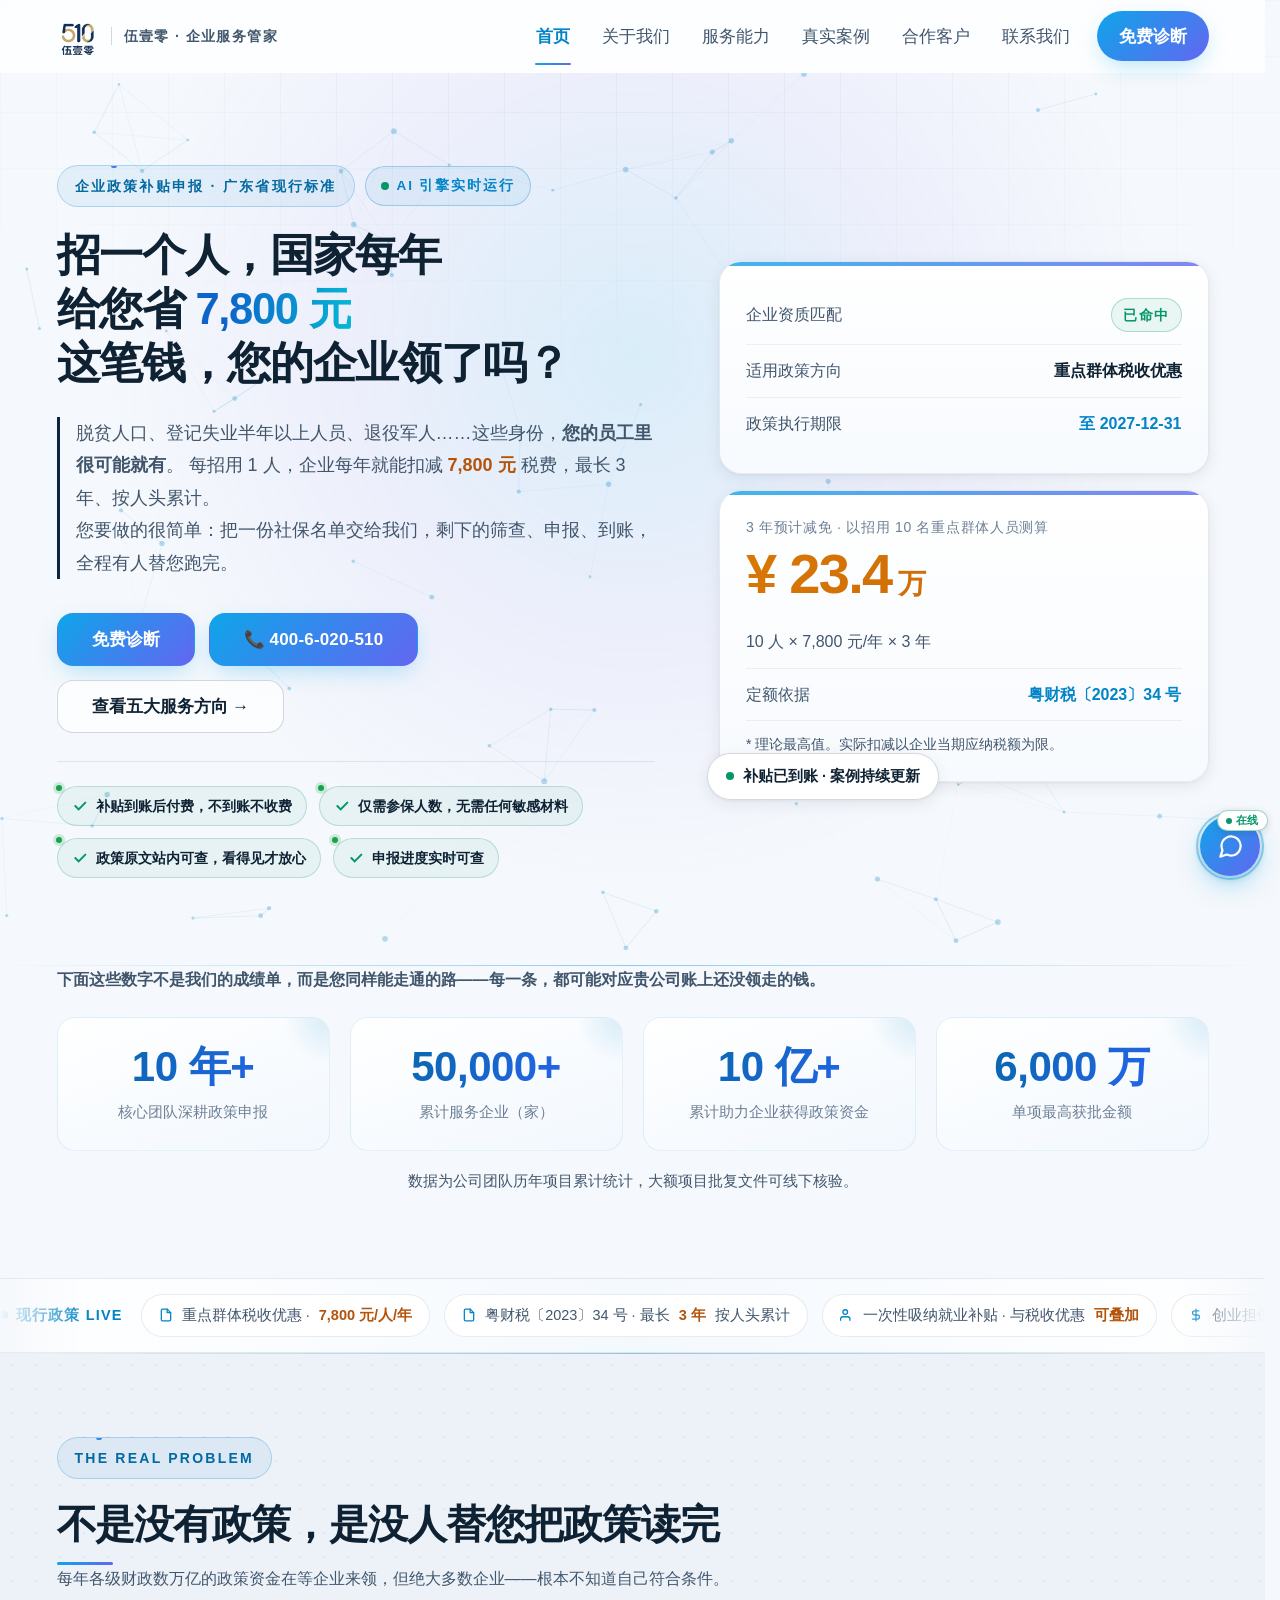
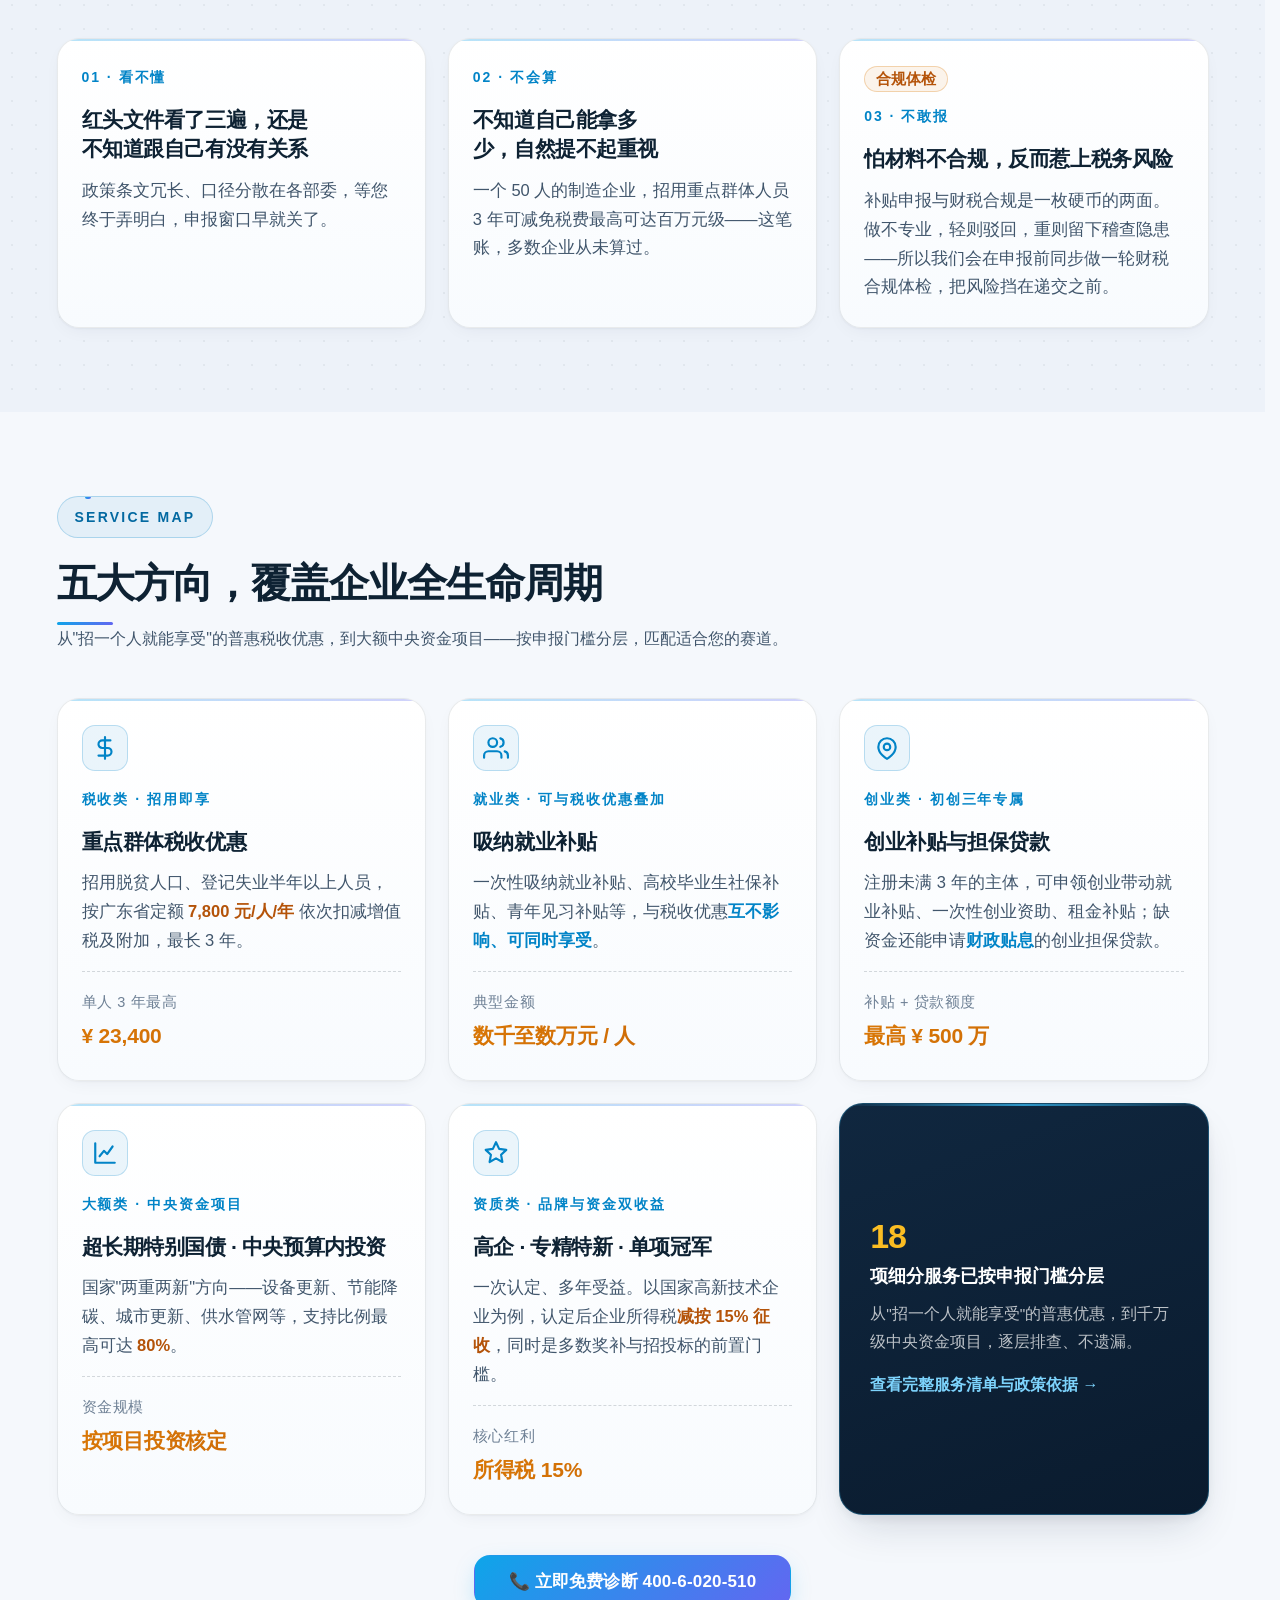
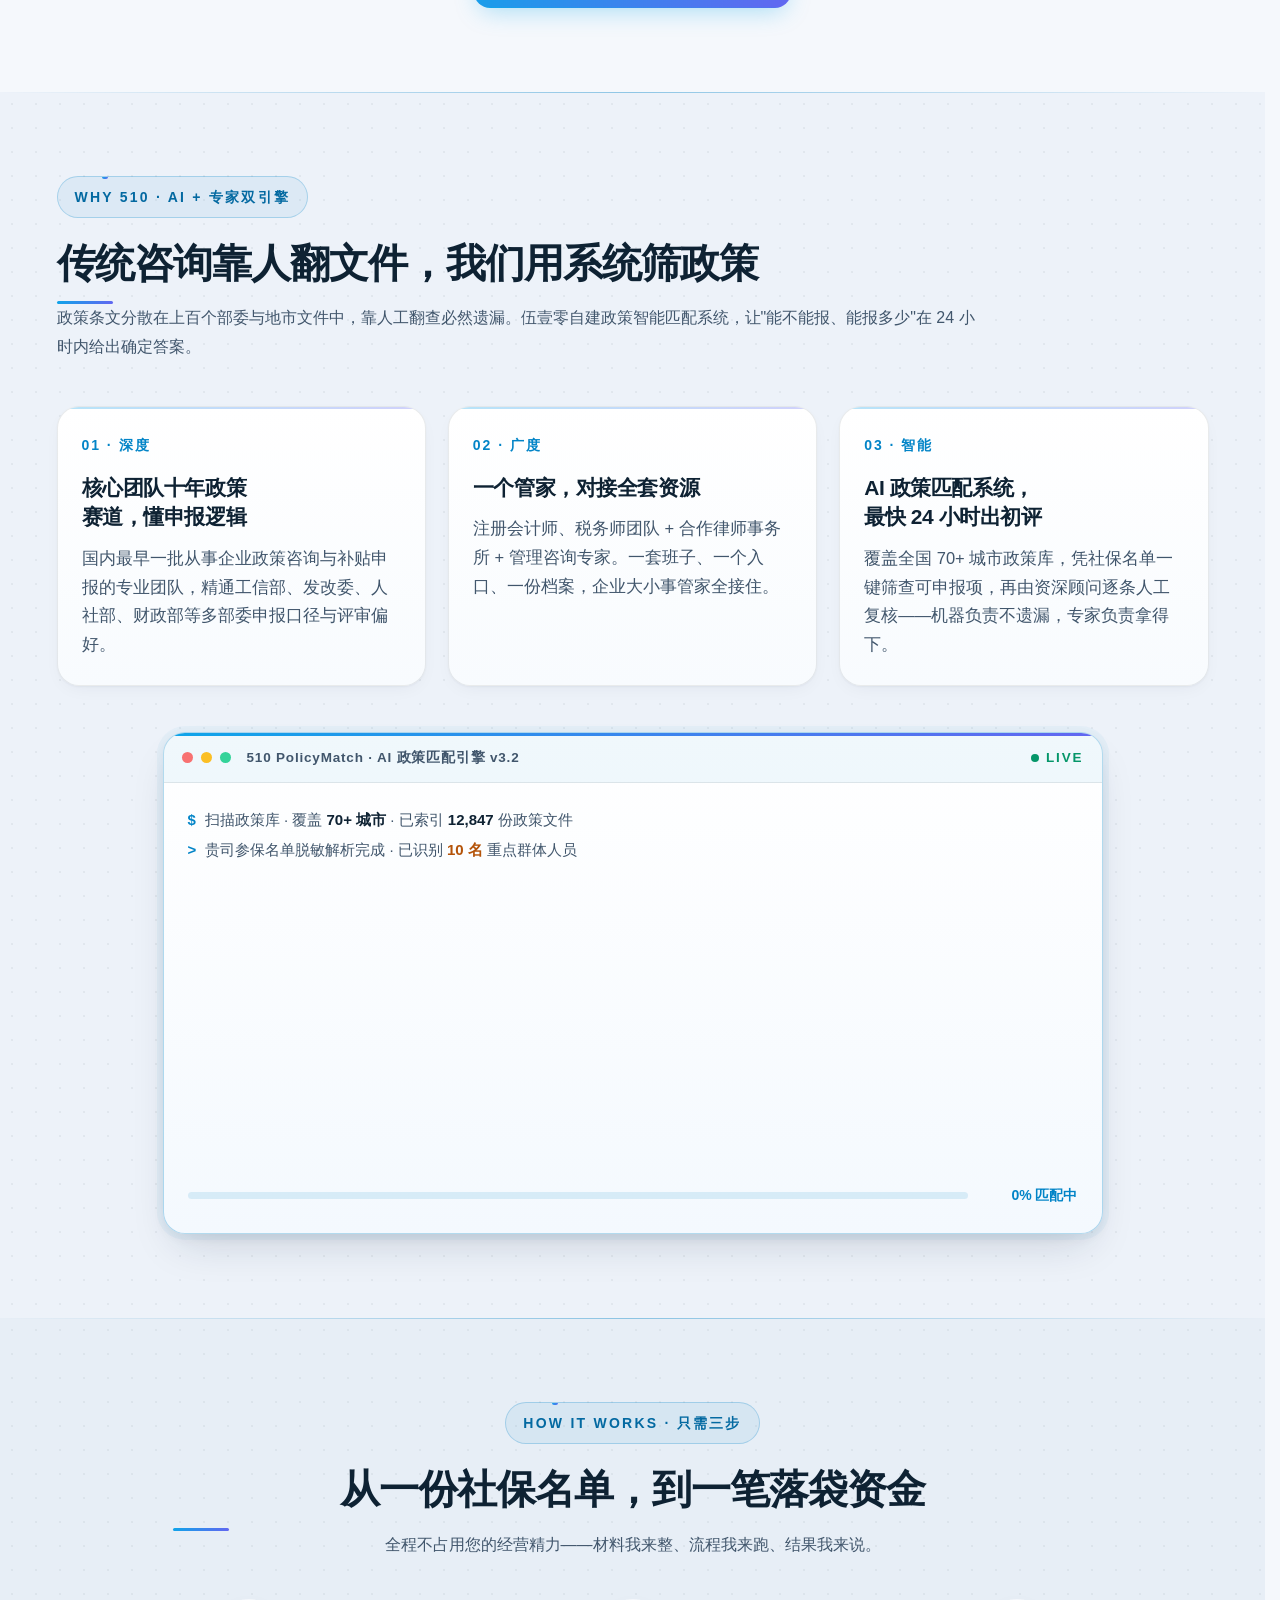
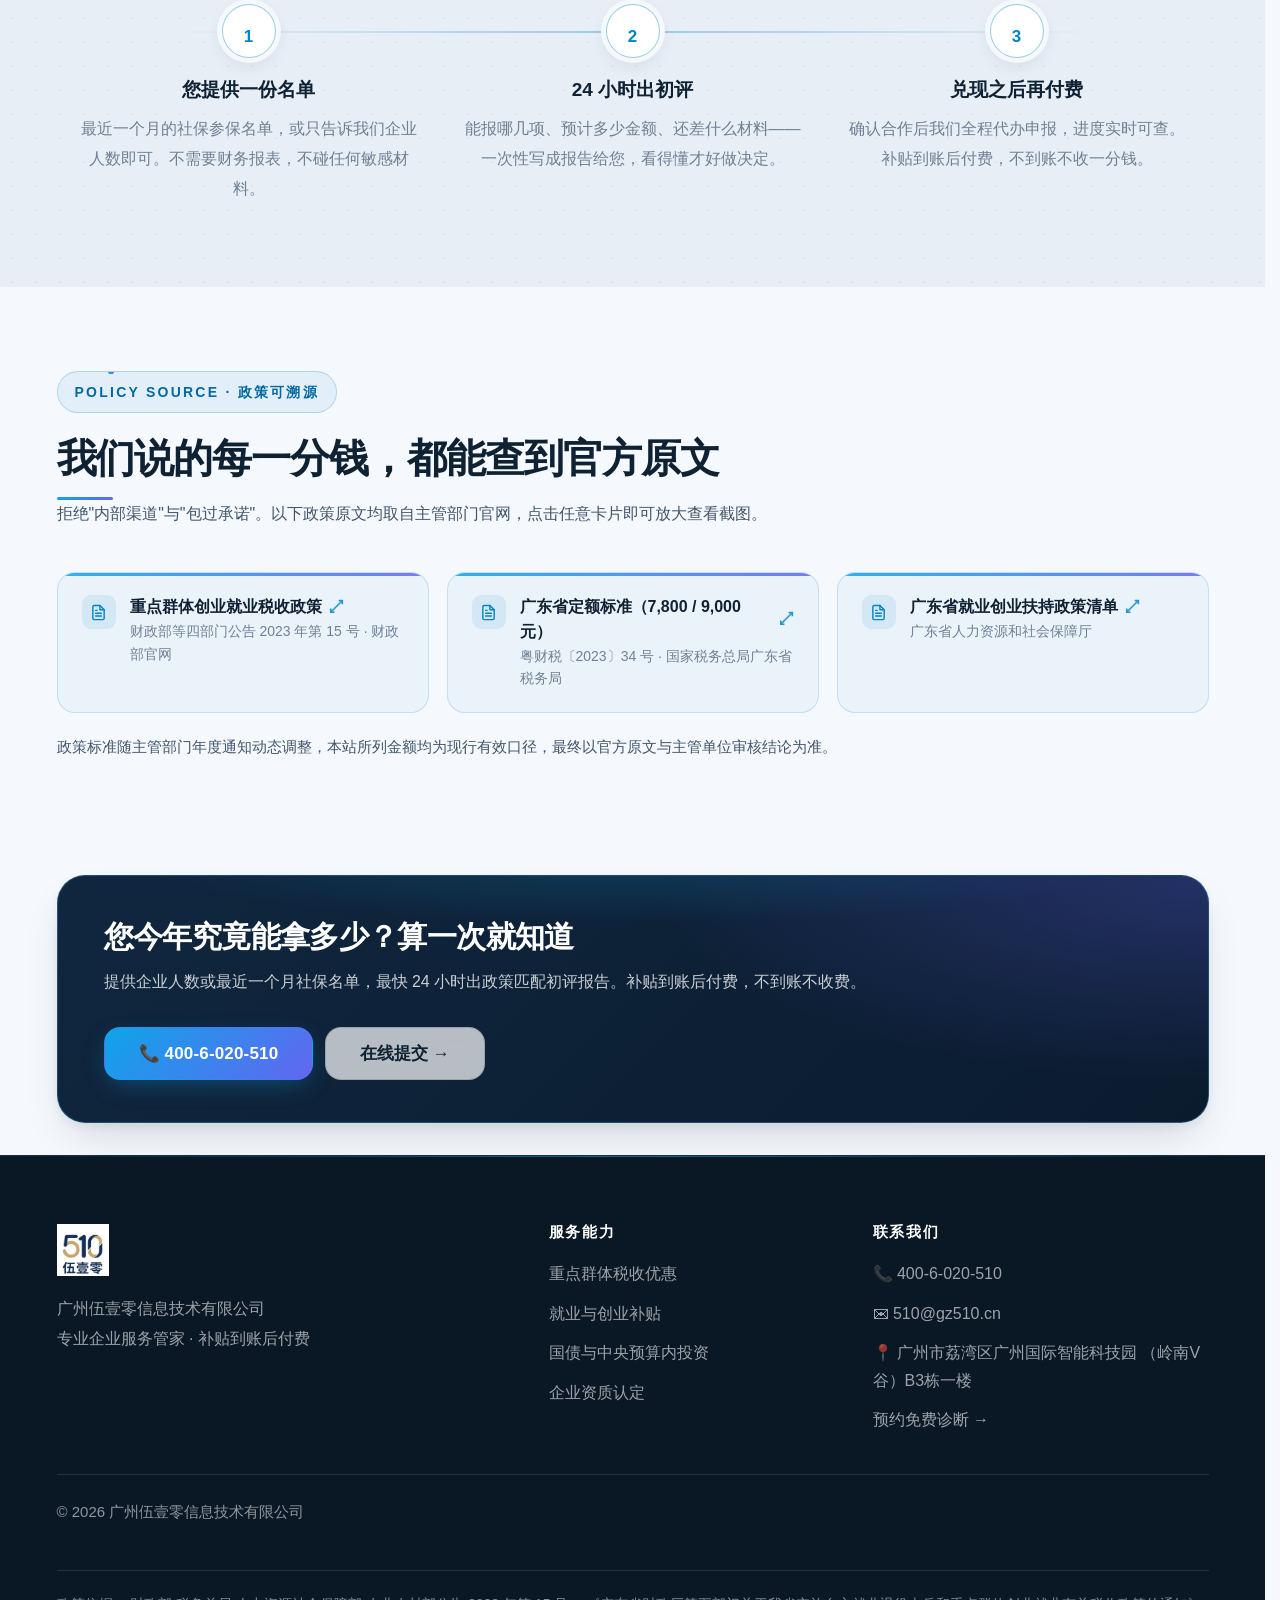
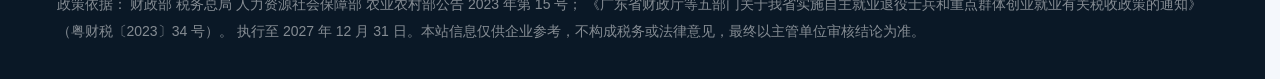
==== commit a3ad83d4: "Add AI particle hero, policy ticker, WeCom live chat widget; fix FAQ mobile clipping - v8 high-tech " ====
--- a/index.html
+++ b/index.html
@@ -3,27 +3,27 @@
 <head>
 <meta charset="UTF-8" />
 <meta name="viewport" content="width=device-width, initial-scale=1, viewport-fit=cover" />
-<title>伍壹零 · 企业服务管家｜把躺在文件里的政策红利，变成账上的真金白银</title>
-<meta name="description" content="广州伍壹零信息技术有限公司——核心团队十年深耕企业政策补贴申报。重点群体税收优惠（广东定额 7,800 元/人/年）、就业创业补贴、超长期特别国债、企业资质认定。补贴到账后付费，不到账不收费。" />
+<title>伍壹零·企业服务管家｜把躺在文件里的政策红利，变成账上的真金白银</title>
+<meta name="description" content="核心团队10年+政策申报经验，最快24小时出政策匹配初评｜服务热线 400-6-020-510" />
 <meta name="theme-color" content="#F5F8FC" />
 <link rel="icon" type="image/png" href="assets/img/logo-510.png" />
 <link rel="canonical" href="https://www.gz510.cn/" />
 <meta property="og:type" content="website" />
 <meta property="og:site_name" content="伍壹零 · 企业服务管家" />
-<meta property="og:title" content="伍壹零 · 企业服务管家｜政策补贴不是能不能拿，而是知不知道怎么拿" />
-<meta property="og:description" content="十年经验，只做一件事——团队核心成员把政策红利变成企业账上的真金白银。补贴到账后付费。" />
+<meta property="og:title" content="伍壹零·企业服务管家｜把躺在文件里的政策红利，变成账上的真金白银" />
+<meta property="og:description" content="核心团队10年+政策申报经验，最快24小时出政策匹配初评｜服务热线 400-6-020-510" />
 <meta property="og:url" content="https://www.gz510.cn/" />
-<meta property="og:image" content="https://www.gz510.cn/assets/img/og-share.png" />
-<meta property="og:image:secure_url" content="https://www.gz510.cn/assets/img/og-share.png" />
+<meta property="og:image" content="https://www.gz510.cn/assets/img/og-share-square.png" />
+<meta property="og:image:secure_url" content="https://www.gz510.cn/assets/img/og-share-square.png" />
 <meta property="og:image:type" content="image/png" />
-<meta property="og:image:width" content="1200" />
-<meta property="og:image:height" content="630" />
+<meta property="og:image:width" content="500" />
+<meta property="og:image:height" content="500" />
 <meta property="og:image:alt" content="伍壹零 · 企业服务管家 — 政策申报·财税合规·法律咨询·管理咨询·AI智能系统" />
 <meta property="og:locale" content="zh_CN" />
 <meta name="twitter:card" content="summary_large_image" />
-<meta name="twitter:title" content="伍壹零 · 企业服务管家｜政策补贴不是能不能拿，而是知不知道怎么拿" />
-<meta name="twitter:description" content="十年经验，只做一件事——团队核心成员把政策红利变成企业账上的真金白银。补贴到账后付费。" />
-<meta name="twitter:image" content="https://www.gz510.cn/assets/img/og-share.png" />
+<meta name="twitter:title" content="伍壹零·企业服务管家｜把躺在文件里的政策红利，变成账上的真金白银" />
+<meta name="twitter:description" content="核心团队10年+政策申报经验，最快24小时出政策匹配初评｜服务热线 400-6-020-510" />
+<meta name="twitter:image" content="https://www.gz510.cn/assets/img/og-share-square.png" />
 <link rel="stylesheet" href="assets/css/style.css" />
 </head>
 <body>
@@ -60,18 +60,24 @@
 
 <!-- ============== Hero ============== -->
 <section class="hero">
+  <!-- v8 高科技：浅色粒子网络背景 -->
+  <canvas class="hero__canvas" id="fxCanvas" aria-hidden="true"></canvas>
   <div class="container">
     <div class="hero__grid">
       <div class="reveal">
-        <span class="tag">企业政策补贴申报 · 广东省现行标准</span>
+        <div style="display:flex; flex-wrap:wrap; gap:10px; align-items:center">
+          <span class="tag">企业政策补贴申报 · 广东省现行标准</span>
+          <span class="live-chip">AI 引擎实时运行</span>
+        </div>
         <h1 class="h1 hero__title">
-          招一个人，国家每年帮您省 <em class="gradient-text">7,800 元</em><br/>
-          这笔钱，您了解吗？
+          招一个人，国家每年<br/>
+          给您省 <em class="gradient-text">7,800 元</em><br/>
+          这笔钱，您的企业领了吗？
         </h1>
         <p class="lead hero__lead">
-          十年经验，只做一件事——团队核心成员把躺在红头文件里的政策红利，
-          变成企业账上的<strong class="text-gold">真金白银</strong>。<br/>
-          您只管专注经营，「找钱」与「省钱」的事，交给专业的人。
+          脱贫人口、登记失业半年以上人员、退役军人……这些身份，<strong>您的员工里很可能就有</strong>。
+          每招用 1 人，企业每年就能扣减 <strong class="text-gold">7,800 元</strong> 税费，最长 3 年、按人头累计。<br/>
+          您要做的很简单：把一份社保名单交给我们，剩下的筛查、申报、到账，全程有人替您跑完。
         </p>
         <div class="hero__ctas">
           <!-- 修改意图：将「免费诊断·电话」合并按钮拆分为两个独立按钮，「免费诊断」承载表单提交、「📞 400-6-020-510」承载直接拨打，转化路径更清晰 -->
@@ -79,17 +85,19 @@
           <a href="tel:4006020510" class="btn btn--primary btn--lg btn-tel">📞 400-6-020-510</a>
           <a href="services.html" class="btn btn--ghost btn--lg">查看五大服务方向 →</a>
         </div>
-        <p class="text-muted" style="margin-top:12px; font-size:13px">无需提供任何敏感材料，仅需企业参保人数即可启动诊断；补贴到账后付费，不到账不收费。</p>
         <div class="hero__trust">
-          <span><svg width="15" height="15" viewBox="0 0 24 24" fill="none" stroke="currentColor" stroke-width="3" stroke-linecap="round"><path d="M5 12l5 5L20 7"/></svg>补贴到账后付费，不到账不收费</span>
-          <span><svg width="15" height="15" viewBox="0 0 24 24" fill="none" stroke="currentColor" stroke-width="3" stroke-linecap="round"><path d="M5 12l5 5L20 7"/></svg>政策原文官网截图，站内即可查验</span>
-          <span><svg width="15" height="15" viewBox="0 0 24 24" fill="none" stroke="currentColor" stroke-width="3" stroke-linecap="round"><path d="M5 12l5 5L20 7"/></svg>申报进度实时可查</span>
+          <span><svg width="16" height="16" viewBox="0 0 24 24" fill="none" stroke="currentColor" stroke-width="3" stroke-linecap="round"><path d="M5 12l5 5L20 7"/></svg>补贴到账后付费，不到账不收费</span>
+          <span><svg width="16" height="16" viewBox="0 0 24 24" fill="none" stroke="currentColor" stroke-width="3" stroke-linecap="round"><path d="M5 12l5 5L20 7"/></svg>仅需参保人数，无需任何敏感材料</span>
+          <span><svg width="16" height="16" viewBox="0 0 24 24" fill="none" stroke="currentColor" stroke-width="3" stroke-linecap="round"><path d="M5 12l5 5L20 7"/></svg>政策原文站内可查，看得见才放心</span>
+          <span><svg width="16" height="16" viewBox="0 0 24 24" fill="none" stroke="currentColor" stroke-width="3" stroke-linecap="round"><path d="M5 12l5 5L20 7"/></svg>申报进度实时可查</span>
         </div>
       </div>
 
       <div class="hero__visual reveal">
         <div class="hero__visual-inner">
           <div class="hero__panel">
+            <!-- v8 高科技：HUD 四角括号 -->
+            <i class="hud hud--tl" aria-hidden="true"></i><i class="hud hud--tr" aria-hidden="true"></i><i class="hud hud--bl" aria-hidden="true"></i><i class="hud hud--br" aria-hidden="true"></i>
             <div class="hero__panel-row">
               <span>企业资质匹配</span>
               <span class="hero__chip">已命中</span>
@@ -114,7 +122,7 @@
               <strong class="accent" style="font-weight:800">粤财税〔2023〕34 号</strong>
             </div>
             <!-- 修改意图：在「3 年预计减免」计算面板下方补充「理论最高值」脚注，避免企业误读为确定可得金额 -->
-          <p class="text-muted" style="margin-top:12px; font-size:12px; line-height:1.7">按招用 10 人 × 7,800 元/年 × 3 年测算，以广东省现行定额为准；实际扣减额受企业当期应纳税额限制。<br/>*理论最高值，实际扣减以企业当期应纳税额为限。</p>
+          <p class="text-muted" style="margin-top:12px; font-size:14px; line-height:1.7">* 理论最高值。实际扣减以企业当期应纳税额为限。</p>
           </div>
         </div>
         <div class="hero__float">
@@ -128,11 +136,11 @@
 <!-- ============== 数据条 ============== -->
 <section class="section" style="padding-top:0">
   <div class="container">
-    <p class="text-soft reveal" style="margin-bottom:22px; font-weight:600">下面这些数字不是我们的业绩宣传，而是您同样可以走通的路——其中任何一条，都可能对应贵公司账上尚未领取的资金。</p>
+    <p class="text-soft reveal" style="margin-bottom:22px; font-weight:600">下面这些数字不是我们的成绩单，而是您同样能走通的路——每一条，都可能对应贵公司账上还没领走的钱。</p>
     <div class="stat-row reveal">
       <div class="stat">
-        <div class="stat__num"><span data-count="10" data-suffix="+">0</span></div>
-        <div class="stat__label">核心团队政策申报深耕</div>
+        <div class="stat__num"><span data-count="10" data-suffix=" 年+">0</span></div>
+        <div class="stat__label">核心团队深耕政策申报</div>
       </div>
       <div class="stat">
         <div class="stat__num"><span data-count="50000" data-suffix="+">0</span></div>
@@ -140,7 +148,7 @@
       </div>
       <div class="stat">
         <div class="stat__num"><span data-count="10" data-suffix=" 亿+">0</span></div>
-        <div class="stat__label">累计助力企业获得补贴（元）</div>
+        <div class="stat__label">累计助力企业获得政策资金</div>
       </div>
       <div class="stat">
         <div class="stat__num"><span data-count="6000" data-suffix=" 万">0</span></div>
@@ -150,6 +158,30 @@
     <p class="text-muted text-center" style="margin-top:18px">数据为公司团队历年项目累计统计，大额项目批复文件可线下核验。</p>
   </div>
 </section>
+
+<!-- ============== v8 政策要闻滚动光带 ============== -->
+<div class="ticker" aria-label="现行政策要点滚动播报">
+  <div class="ticker__track">
+    <!-- 第一份内容 -->
+    <span class="ticker__lead"><i></i>现行政策 LIVE</span>
+    <span class="ticker__item"><svg width="14" height="14" viewBox="0 0 24 24" fill="none" stroke="currentColor" stroke-width="2.2" stroke-linecap="round"><path d="M14 2H6a2 2 0 00-2 2v16a2 2 0 002 2h12a2 2 0 002-2V8z"/><path d="M14 2v6h6"/></svg>重点群体税收优惠 · <strong>7,800 元/人/年</strong></span>
+    <span class="ticker__item"><svg width="14" height="14" viewBox="0 0 24 24" fill="none" stroke="currentColor" stroke-width="2.2" stroke-linecap="round"><path d="M14 2H6a2 2 0 00-2 2v16a2 2 0 002 2h12a2 2 0 002-2V8z"/><path d="M14 2v6h6"/></svg>粤财税〔2023〕34 号 · 最长 <strong>3 年</strong> 按人头累计</span>
+    <span class="ticker__item"><svg width="14" height="14" viewBox="0 0 24 24" fill="none" stroke="currentColor" stroke-width="2.2" stroke-linecap="round"><path d="M17 21v-2a4 4 0 00-4-4H5a4 4 0 00-4 4v2"/><circle cx="9" cy="7" r="4"/></svg>一次性吸纳就业补贴 · 与税收优惠<strong>可叠加</strong></span>
+    <span class="ticker__item"><svg width="14" height="14" viewBox="0 0 24 24" fill="none" stroke="currentColor" stroke-width="2.2" stroke-linecap="round"><path d="M12 2v20M17 5H9.5a3.5 3.5 0 000 7h5a3.5 3.5 0 010 7H6"/></svg>创业担保贷款 · 财政贴息 · 最高 <strong>¥500 万</strong></span>
+    <span class="ticker__item"><svg width="14" height="14" viewBox="0 0 24 24" fill="none" stroke="currentColor" stroke-width="2.2" stroke-linecap="round"><path d="M12 2l2.9 6.2 6.6.9-4.8 4.6 1.2 6.6L12 17l-5.9 3.3 1.2-6.6L2.5 9.1l6.6-.9z"/></svg>国家高新技术企业 · 所得税<strong>减按 15%</strong></span>
+    <span class="ticker__item"><svg width="14" height="14" viewBox="0 0 24 24" fill="none" stroke="currentColor" stroke-width="2.2" stroke-linecap="round"><path d="M3 3v18h18"/><path d="M7 15l4-5 3 3 5-7"/></svg>超长期特别国债 · 支持比例最高 <strong>80%</strong></span>
+    <span class="ticker__item"><svg width="14" height="14" viewBox="0 0 24 24" fill="none" stroke="currentColor" stroke-width="2.2" stroke-linecap="round"><path d="M22 11.08V12a10 10 0 11-5.93-9.14"/><path d="M22 4L12 14.01l-3-3"/></svg>政策执行期至 <strong>2027-12-31</strong></span>
+    <!-- 第二份内容（无障碍隐藏，仅用于无缝循环） -->
+    <span class="ticker__lead" aria-hidden="true"><i></i>现行政策 LIVE</span>
+    <span class="ticker__item" aria-hidden="true"><svg width="14" height="14" viewBox="0 0 24 24" fill="none" stroke="currentColor" stroke-width="2.2" stroke-linecap="round"><path d="M14 2H6a2 2 0 00-2 2v16a2 2 0 002 2h12a2 2 0 002-2V8z"/><path d="M14 2v6h6"/></svg>重点群体税收优惠 · <strong>7,800 元/人/年</strong></span>
+    <span class="ticker__item" aria-hidden="true"><svg width="14" height="14" viewBox="0 0 24 24" fill="none" stroke="currentColor" stroke-width="2.2" stroke-linecap="round"><path d="M14 2H6a2 2 0 00-2 2v16a2 2 0 002 2h12a2 2 0 002-2V8z"/><path d="M14 2v6h6"/></svg>粤财税〔2023〕34 号 · 最长 <strong>3 年</strong> 按人头累计</span>
+    <span class="ticker__item" aria-hidden="true"><svg width="14" height="14" viewBox="0 0 24 24" fill="none" stroke="currentColor" stroke-width="2.2" stroke-linecap="round"><path d="M17 21v-2a4 4 0 00-4-4H5a4 4 0 00-4 4v2"/><circle cx="9" cy="7" r="4"/></svg>一次性吸纳就业补贴 · 与税收优惠<strong>可叠加</strong></span>
+    <span class="ticker__item" aria-hidden="true"><svg width="14" height="14" viewBox="0 0 24 24" fill="none" stroke="currentColor" stroke-width="2.2" stroke-linecap="round"><path d="M12 2v20M17 5H9.5a3.5 3.5 0 000 7h5a3.5 3.5 0 010 7H6"/></svg>创业担保贷款 · 财政贴息 · 最高 <strong>¥500 万</strong></span>
+    <span class="ticker__item" aria-hidden="true"><svg width="14" height="14" viewBox="0 0 24 24" fill="none" stroke="currentColor" stroke-width="2.2" stroke-linecap="round"><path d="M12 2l2.9 6.2 6.6.9-4.8 4.6 1.2 6.6L12 17l-5.9 3.3 1.2-6.6L2.5 9.1l6.6-.9z"/></svg>国家高新技术企业 · 所得税<strong>减按 15%</strong></span>
+    <span class="ticker__item" aria-hidden="true"><svg width="14" height="14" viewBox="0 0 24 24" fill="none" stroke="currentColor" stroke-width="2.2" stroke-linecap="round"><path d="M3 3v18h18"/><path d="M7 15l4-5 3 3 5-7"/></svg>超长期特别国债 · 支持比例最高 <strong>80%</strong></span>
+    <span class="ticker__item" aria-hidden="true"><svg width="14" height="14" viewBox="0 0 24 24" fill="none" stroke="currentColor" stroke-width="2.2" stroke-linecap="round"><path d="M22 11.08V12a10 10 0 11-5.93-9.14"/><path d="M22 4L12 14.01l-3-3"/></svg>政策执行期至 <strong>2027-12-31</strong></span>
+  </div>
+</div>
 <!-- ============== 核心洞察：为什么错过 ============== -->
 <section class="section section--soft">
   <div class="container">
@@ -203,10 +235,17 @@
       </article>
       <article class="card reveal">
         <div class="feature-card__icon"><svg width="24" height="24" viewBox="0 0 24 24" fill="none" stroke="currentColor" stroke-width="2" stroke-linecap="round" stroke-linejoin="round"><path d="M17 21v-2a4 4 0 00-4-4H5a4 4 0 00-4 4v2"/><circle cx="9" cy="7" r="4"/><path d="M23 21v-2a4 4 0 00-3-3.87M16 3.13a4 4 0 010 7.75"/></svg></div>
-        <div class="card-num">就业创业类 · 可叠加</div>
-        <h3 class="card-title">吸纳就业与创业补贴</h3>
-        <p class="card-text">一次性吸纳就业、高校毕业生社保补贴、青年见习、创业带动就业补贴等，多项可与税收优惠<strong class="text-accent">叠加享受</strong>。</p>
-        <div class="feature-card__price"><small>典型金额</small><strong>数千至数万元</strong></div>
+        <div class="card-num">就业类 · 可与税收优惠叠加</div>
+        <h3 class="card-title">吸纳就业补贴</h3>
+        <p class="card-text">一次性吸纳就业补贴、高校毕业生社保补贴、青年见习补贴等，与税收优惠<strong class="text-accent">互不影响、可同时享受</strong>。</p>
+        <div class="feature-card__price"><small>典型金额</small><strong>数千至数万元 / 人</strong></div>
+      </article>
+      <article class="card reveal">
+        <div class="feature-card__icon"><svg width="24" height="24" viewBox="0 0 24 24" fill="none" stroke="currentColor" stroke-width="2" stroke-linecap="round" stroke-linejoin="round"><path d="M12 22s8-4.5 8-11a8 8 0 10-16 0c0 6.5 8 11 8 11z"/><circle cx="12" cy="11" r="3"/></svg></div>
+        <div class="card-num">创业类 · 初创三年专属</div>
+        <h3 class="card-title">创业补贴与担保贷款</h3>
+        <p class="card-text">注册未满 3 年的主体，可申领创业带动就业补贴、一次性创业资助、租金补贴；缺资金还能申请<strong class="text-accent">财政贴息</strong>的创业担保贷款。</p>
+        <div class="feature-card__price"><small>补贴 + 贷款额度</small><strong>最高 ¥ 500 万</strong></div>
       </article>
       <article class="card reveal">
         <div class="feature-card__icon"><svg width="24" height="24" viewBox="0 0 24 24" fill="none" stroke="currentColor" stroke-width="2" stroke-linecap="round" stroke-linejoin="round"><path d="M3 3v18h18"/><path d="M7 15l4-5 3 3 5-7"/></svg></div>
@@ -215,9 +254,22 @@
         <p class="card-text">国家"两重两新"方向——设备更新、节能降碳、城市更新、供水管网等，支持比例最高可达 <strong class="text-gold">80%</strong>。</p>
         <div class="feature-card__price"><small>资金规模</small><strong>按项目投资核定</strong></div>
       </article>
+      <article class="card reveal">
+        <div class="feature-card__icon"><svg width="24" height="24" viewBox="0 0 24 24" fill="none" stroke="currentColor" stroke-width="2" stroke-linecap="round" stroke-linejoin="round"><path d="M12 2l2.9 6.2 6.6.9-4.8 4.6 1.2 6.6L12 17l-5.9 3.3 1.2-6.6L2.5 9.1l6.6-.9z"/></svg></div>
+        <div class="card-num">资质类 · 品牌与资金双收益</div>
+        <h3 class="card-title">高企 · 专精特新 · 单项冠军</h3>
+        <p class="card-text">一次认定、多年受益。以国家高新技术企业为例，认定后企业所得税<strong class="text-gold">减按 15% 征收</strong>，同时是多数奖补与招投标的前置门槛。</p>
+        <div class="feature-card__price"><small>核心红利</small><strong>所得税 15%</strong></div>
+      </article>
+      <a href="services.html" class="cta-tile reveal">
+        <span class="cta-tile__num">18</span>
+        <span class="cta-tile__title">项细分服务已按申报门槛分层</span>
+        <span class="cta-tile__text">从"招一个人就能享受"的普惠优惠，到千万级中央资金项目，逐层排查、不遗漏。</span>
+        <span class="cta-tile__go">查看完整服务清单与政策依据 →</span>
+      </a>
     </div>
     <div style="text-align:center; margin-top:40px" class="reveal">
-      <a href="services.html" class="btn btn--primary btn--lg">查看全部 18 项服务与政策依据 →</a>
+      <a href="tel:4006020510" class="btn btn--primary btn--lg btn-tel">📞 立即免费诊断 400-6-020-510</a>
     </div>
   </div>
 </section>
@@ -247,6 +299,71 @@
         <p class="card-text">覆盖全国 70+ 城市政策库，凭社保名单一键筛查可申报项，再由资深顾问逐条人工复核——机器负责不遗漏，专家负责拿得下。</p>
       </article>
     </div>
+
+    <!-- v8 高科技：AI 政策匹配引擎 · 实时演算控制台 -->
+    <div class="ai-console reveal" id="aiConsole" role="img" aria-label="AI 政策匹配引擎运行演示">
+      <div class="ai-console__bar">
+        <span class="ai-console__dot ai-console__dot--r"></span>
+        <span class="ai-console__dot ai-console__dot--y"></span>
+        <span class="ai-console__dot ai-console__dot--g"></span>
+        <span class="ai-console__title">510 PolicyMatch · AI 政策匹配引擎 v3.2</span>
+        <span class="ai-console__status"><i></i>LIVE</span>
+      </div>
+      <div class="ai-console__body">
+        <div class="ai-console__line"><span class="prompt">$</span><span>扫描政策库 · 覆盖 <strong>70+ 城市</strong> · 已索引 <strong id="fxScanCount">0</strong> 份政策文件</span></div>
+        <div class="ai-console__line"><span class="prompt">&gt;</span><span id="fxLine2">贵司参保名单脱敏解析完成 · 已识别 <strong class="gold">10 名</strong> 重点群体人员</span></div>
+        <div class="ai-match">
+          <div class="ai-match__item">
+            <span class="ai-match__badge">命中</span>
+            <span class="ai-match__text"><strong>重点群体税收优惠</strong>（粤财税〔2023〕34 号）· 7,800 元/人/年 · 置信度 <strong class="gold">98%</strong></span>
+          </div>
+          <div class="ai-match__item">
+            <span class="ai-match__badge">命中</span>
+            <span class="ai-match__text"><strong>一次性吸纳就业补贴</strong> · 与税收优惠互不影响、可同时享受</span>
+          </div>
+          <div class="ai-match__item">
+            <span class="ai-match__badge ai-match__badge--review">复核中</span>
+            <span class="ai-match__text"><strong>创业担保贷款贴息</strong> · 待顾问补充 2 项材料后进入人工复核</span>
+          </div>
+          <div class="ai-match__item">
+            <span class="ai-match__badge">通过</span>
+            <span class="ai-match__text"><strong>政策匹配初评报告</strong>已生成 · 最快 <strong class="gold">24 小时内</strong>送达，含可申报项与预估金额</span>
+          </div>
+        </div>
+        <div class="ai-console__progress">
+          <div class="ai-console__progress-track"><i></i></div>
+          <span class="ai-console__progress-label">0% 匹配中</span>
+        </div>
+      </div>
+    </div>
+  </div>
+</section>
+
+<!-- ============== 合作三步 ============== -->
+<section class="section section--tint">
+  <div class="container">
+    <header class="section__head section__head--center reveal">
+      <span class="tag">HOW IT WORKS · 只需三步</span>
+      <h2 class="h2 section__title">从一份社保名单，到一笔落袋资金</h2>
+      <p class="text-soft">全程不占用您的经营精力——材料我来整、流程我来跑、结果我来说。</p>
+    </header>
+    <div class="flow flow--3 reveal">
+      <div class="flow__step">
+        <div class="flow__num">1</div>
+        <div class="flow__title">您提供一份名单</div>
+        <div class="flow__text">最近一个月的社保参保名单，或只告诉我们企业人数即可。不需要财务报表，不碰任何敏感材料。</div>
+      </div>
+      <div class="flow__step">
+        <div class="flow__num">2</div>
+        <div class="flow__title">24 小时出初评</div>
+        <div class="flow__text">能报哪几项、预计多少金额、还差什么材料——一次性写成报告给您，看得懂才好做决定。</div>
+      </div>
+      <div class="flow__step">
+        <div class="flow__num">3</div>
+        <div class="flow__title">兑现之后再付费</div>
+        <div class="flow__text">确认合作后我们全程代办申报，进度实时可查。补贴到账后付费，不到账不收一分钱。</div>
+      </div>
+    </div>
   </div>
 </section>
 
@@ -256,7 +373,7 @@
     <header class="section__head reveal">
       <span class="tag">POLICY SOURCE · 政策可溯源</span>
       <h2 class="h2 section__title">我们说的每一分钱，都能查到官方原文</h2>
-      <p class="text-soft">拒绝"内部渠道""包过承诺"。以下为本站核心政策依据，以下为政策原文官网页面截图，点击任意卡片即可放大查看。</p>
+      <p class="text-soft">拒绝"内部渠道"与"包过承诺"。以下政策原文均取自主管部门官网，点击任意卡片即可放大查看截图。</p>
     </header>
     <div class="policy-ref reveal">
       <button type="button" class="policy-ref__item" data-case="assets/img/policy/mof-15.jpg" data-cap="财政部等四部门公告 2023 年第 15 号 · 政府官网原文截图">
@@ -322,15 +439,15 @@
         <h4>联系我们</h4>
         <ul>
           <li>📞 400-6-020-510</li>
-          <li>✉  510@gz510.cn</li>
-          <li>📍 广州市天河区东宏国际广场 813 室</li>
+          <li> ✉  510@gz510.cn</li>
+          <li>📍 广州市荔湾区广州国际智能科技园 （岭南V谷）B3栋一楼</li>
           <li><a href="contact.html">预约免费诊断 →</a></li>
         </ul>
       </div>
     </div>
     <div class="footer__bottom">
       <div>© <span id="year">2026</span> 广州伍壹零信息技术有限公司</div>
-      <div>粤ICP备号（审核中）· <a href="https://beian.miit.gov.cn/" target="_blank" rel="noopener">工信部备案查询</a></div>
+      
     </div>
     <p class="footer__law">
       政策依据：
@@ -352,5 +469,7 @@
 </dialog>
 
 <script src="assets/js/main.js" defer></script>
+<script src="assets/js/kefu.js" defer></script>
+<script src="assets/js/fx.js" defer></script>
 </body>
 </html>
--- a/assets/css/style.css
+++ b/assets/css/style.css
@@ -69,7 +69,7 @@
 body {
   margin: 0;
   font-family: var(--ff-sans);
-  font-size: 16px;
+  font-size: 17px;
   line-height: 1.75;
   color: var(--ink);
   background: var(--bg);
@@ -106,10 +106,10 @@
 /* 标题字号经视觉校准：保证中文长句在 PC 与移动端均不出现尴尬断行 */
 .h1 { font-size: clamp(29px, 3.8vw, 46px); font-weight: 800; letter-spacing: -.03em; line-height: 1.2; }
 .h2 { font-size: clamp(26px, 3.3vw, 40px); font-weight: 800; letter-spacing: -.026em; line-height: 1.22; }
-.h3 { font-size: 20px; font-weight: 700; }
-.lead { font-size: 18px; color: var(--ink-2); line-height: 1.85; }
-.text-soft { color: var(--ink-2); font-size: 16px; line-height: 1.85; }
-.text-muted { color: var(--ink-3); font-size: 14px; line-height: 1.7; }
+.h3 { font-size: 22px; font-weight: 700; }
+.lead { font-size: 20px; color: var(--ink-2); line-height: 1.85; }
+.text-soft { color: var(--ink-2); font-size: 17px; line-height: 1.85; }
+.text-muted { color: var(--ink-3); font-size: 15.5px; line-height: 1.7; }
 .text-accent { color: var(--accent); font-weight: 600; }
 .text-gold { color: var(--gold-2); font-weight: 700; }
 .gradient-text {
@@ -123,7 +123,7 @@
 /* ---------- 徽章 ---------- */
 .tag {
   display: inline-flex; align-items: center; gap: 9px;
-  font-size: 11.5px; font-weight: 600; letter-spacing: .16em;
+  font-size: 14px; font-weight: 600; letter-spacing: .16em;
   text-transform: uppercase; color: #0369A1;
   background: rgba(2,132,199,.07);
   border: 1px solid rgba(2,132,199,.25);
@@ -138,7 +138,7 @@
 /* ---------- 按钮 ---------- */
 .btn {
   display: inline-flex; align-items: center; justify-content: center; gap: 9px;
-  font-size: 15px; font-weight: 600; line-height: 1;
+  font-size: 16.5px; font-weight: 600; line-height: 1;
   padding: 15px 28px; border-radius: var(--r-md);
   border: 1px solid transparent;
   transition: transform .22s cubic-bezier(.2,.7,.3,1), box-shadow .22s, background .22s, border-color .22s;
@@ -163,7 +163,7 @@
 }
 .btn--dark { background: rgba(14,34,51,.05); color: var(--ink); border-color: var(--line-2); }
 .btn--dark:hover { background: rgba(14,34,51,.09); transform: translateY(-2px); }
-.btn--lg { padding: 17px 34px; font-size: 16px; }
+.btn--lg { padding: 17px 34px; font-size: 17px; }
 .btn-tel { font-variant-numeric: tabular-nums; letter-spacing: .01em; }
 
 /* ---------- 顶栏 ---------- */
@@ -184,13 +184,13 @@
 .brand { display: flex; align-items: center; gap: 12px; color: var(--ink); }
 .brand img { height: 42px; width: auto; }
 .brand__sub {
-  font-size: 12.5px; font-weight: 600; letter-spacing: .1em;
+  font-size: 14px; font-weight: 600; letter-spacing: .1em;
   color: var(--ink-2); line-height: 1.35;
   padding-left: 12px; border-left: 1px solid var(--line-2);
 }
 .nav { display: flex; align-items: center; gap: 2px; }
 .nav a {
-  color: var(--ink-2); font-size: 15px; font-weight: 500;
+  color: var(--ink-2); font-size: 16.5px; font-weight: 500;
   padding: 9px 15px; border-radius: var(--r-sm);
   transition: color .2s, background .2s;
 }
@@ -217,7 +217,7 @@
   border-bottom: 1px solid var(--line); padding: 14px 24px 22px;
   flex-direction: column; gap: 4px; box-shadow: var(--sh-lg);
 }
-.nav-drawer a { color: var(--ink); font-size: 17px; font-weight: 500; padding: 13px 12px; border-radius: var(--r-sm); }
+.nav-drawer a { color: var(--ink); font-size: 18.5px; font-weight: 500; padding: 13px 12px; border-radius: var(--r-sm); }
 .nav-drawer a:hover { background: rgba(14,34,51,.05); }
 .nav-drawer a.nav__cta { color: #FFFFFF; background: var(--grad-brand); text-align: center; margin-top: 8px; font-weight: 700; }
 .nav-drawer.is-open { display: flex; }
@@ -269,14 +269,14 @@
 .card:hover::after { opacity: 1; }
 .card-num {
   font-family: var(--ff-num);
-  font-size: 11.5px; font-weight: 600; letter-spacing: .14em; text-transform: uppercase;
+  font-size: 14px; font-weight: 600; letter-spacing: .14em; text-transform: uppercase;
   color: var(--accent); margin-bottom: 14px;
 }
-.card-title { font-size: 19px; font-weight: 700; margin-bottom: 12px; color: var(--ink); }
-.card-text { color: var(--ink-2); font-size: 15px; line-height: 1.8; }
+.card-title { font-size: 21px; font-weight: 700; margin-bottom: 12px; color: var(--ink); }
+.card-text { color: var(--ink-2); font-size: 16.5px; line-height: 1.8; }
 /* 适用条件行：政策卡片内的小字门槛说明 */
 .card-cond {
-  margin-top: 10px; font-size: 12.5px; line-height: 1.65;
+  margin-top: 10px; font-size: 14px; line-height: 1.65;
   color: var(--ink-3);
   padding-top: 8px; border-top: 1px dashed var(--line);
 }
@@ -293,9 +293,9 @@
   border-top: 1px dashed var(--line-2);
   display: flex; flex-direction: column; gap: 3px;
 }
-.feature-card__price small { font-size: 12px; color: var(--ink-3); letter-spacing: .04em; }
+.feature-card__price small { font-size: 14.5px; color: var(--ink-3); letter-spacing: .04em; }
 .feature-card__price strong {
-  font-family: var(--ff-num); font-size: 21px; font-weight: 700;
+  font-family: var(--ff-num); font-size: 23px; font-weight: 700;
   background: var(--grad-gold);
   -webkit-background-clip: text; background-clip: text;
   -webkit-text-fill-color: transparent; color: transparent;
@@ -319,16 +319,16 @@
   background: var(--grad-line);
 }
 .hero__grid {
-  display: grid; grid-template-columns: 1.08fr .92fr;
+  display: grid; grid-template-columns: 1.1fr .9fr;
   gap: 64px; align-items: center; position: relative;
 }
-.hero__title { margin-top: 22px; font-size: clamp(24px, 3vw, 40px); line-height: 1.32; }
+.hero__title { margin-top: 22px; font-size: clamp(24px, 2.5vw, 34px); line-height: 1.32; }
 .hero__lead { margin-top: 26px; max-width: 560px; }
 .hero__ctas { display: flex; flex-wrap: wrap; gap: 14px; margin-top: 34px; }
 .hero__trust {
   display: flex; flex-wrap: wrap; gap: 22px; margin-top: 34px;
   padding-top: 26px; border-top: 1px solid var(--line);
-  font-size: 14px; color: var(--ink-2);
+  font-size: 15.5px; color: var(--ink-2);
 }
 .hero__trust span { display: inline-flex; align-items: center; gap: 8px; }
 .hero__trust svg { color: var(--success); flex-shrink: 0; }
@@ -352,20 +352,20 @@
   display: flex; align-items: center; justify-content: space-between;
   gap: 16px; padding: 11px 0;
   border-bottom: 1px solid rgba(14,34,51,.06);
-  font-size: 14.5px; color: var(--ink-2);
+  font-size: 16px; color: var(--ink-2);
 }
 .hero__panel-row:last-child { border-bottom: 0; }
 .hero__panel-row strong { color: var(--ink); font-weight: 600; }
 .hero__panel-row .accent { color: var(--accent); font-weight: 700; }
 .hero__chip {
-  font-size: 11px; font-weight: 700; letter-spacing: .1em;
+  font-size: 14px; font-weight: 700; letter-spacing: .1em;
   color: var(--success); background: rgba(5,150,105,.08);
   border: 1px solid rgba(5,150,105,.28);
   padding: 4px 11px; border-radius: var(--r-pill);
   font-family: var(--ff-num);
 }
 .hero__panel-label {
-  font-size: 12.5px; color: var(--ink-3); letter-spacing: .05em; margin-bottom: 6px;
+  font-size: 14px; color: var(--ink-3); letter-spacing: .05em; margin-bottom: 6px;
 }
 .hero__panel-amount {
   font-family: var(--ff-num);
@@ -380,7 +380,7 @@
   display: inline-flex; align-items: center; gap: 9px;
   background: rgba(255,255,255,.96); border: 1px solid var(--line-2);
   border-radius: var(--r-pill); padding: 10px 18px;
-  font-size: 13px; font-weight: 600; color: var(--ink);
+  font-size: 14.5px; font-weight: 600; color: var(--ink);
   box-shadow: var(--sh-md); backdrop-filter: blur(12px);
 }
 .hero__float .dot {
@@ -415,7 +415,7 @@
   -webkit-background-clip: text; background-clip: text;
   -webkit-text-fill-color: transparent; color: transparent;
 }
-.stat__label { margin-top: 8px; font-size: 13.5px; color: var(--ink-3); line-height: 1.6; }
+.stat__label { margin-top: 8px; font-size: 15px; color: var(--ink-3); line-height: 1.6; }
 
 /* ---------- 流程 ---------- */
 .flow { display: grid; grid-template-columns: repeat(5, 1fr); gap: 0; position: relative; }
@@ -428,17 +428,17 @@
 .flow__num {
   width: 54px; height: 54px; margin: 0 auto 16px;
   border-radius: 50%; display: grid; place-items: center;
-  font-family: var(--ff-num); font-size: 16px; font-weight: 700;
+  font-family: var(--ff-num); font-size: 17px; font-weight: 700;
   color: var(--accent);
   background: #FFFFFF;
   border: 1px solid rgba(2,132,199,.4);
   box-shadow: 0 0 0 5px var(--bg), 0 6px 18px rgba(15,35,60,.1);
 }
-.flow__title { font-size: 16.5px; font-weight: 700; color: var(--ink); margin-bottom: 8px; }
-.flow__text { font-size: 13.5px; color: var(--ink-3); line-height: 1.7; }
+.flow__title { font-size: 17.5px; font-weight: 700; color: var(--ink); margin-bottom: 8px; }
+.flow__text { font-size: 15px; color: var(--ink-3); line-height: 1.7; }
 
 /* ---------- 对比表 ---------- */
-.compare { width: 100%; border-collapse: separate; border-spacing: 0; font-size: 15px; min-width: 680px; background: #FFFFFF; border-radius: var(--r-md); }
+.compare { width: 100%; border-collapse: separate; border-spacing: 0; font-size: 16.5px; min-width: 680px; background: #FFFFFF; border-radius: var(--r-md); }
 .compare th, .compare td {
   padding: 18px 20px; text-align: left;
   border-bottom: 1px solid var(--line);
@@ -446,7 +446,7 @@
 }
 .compare thead th {
   background: rgba(2,132,199,.05);
-  color: var(--ink); font-weight: 700; font-size: 14.5px;
+  color: var(--ink); font-weight: 700; font-size: 16px;
   border-bottom: 1px solid var(--line-2);
 }
 .compare thead th:first-child { border-top-left-radius: var(--r-md); }
@@ -471,7 +471,7 @@
 .calc__control { display: flex; flex-direction: column; gap: 16px; margin-bottom: 18px; }
 .calc__control input[type="number"] {
   width: 100%; font-family: var(--ff-num);
-  font-size: 30px; font-weight: 700; color: var(--ink);
+  font-size: 32px; font-weight: 700; color: var(--ink);
   background: #FFFFFF;
   border: 1px solid var(--line-2); border-radius: var(--r-md);
   padding: 16px 20px; text-align: center;
@@ -484,7 +484,7 @@
 .calc__steppers { display: flex; gap: 8px; flex-wrap: wrap; }
 .calc__btn {
   flex: 1; min-width: 54px;
-  font-family: var(--ff-num); font-size: 14px; font-weight: 600;
+  font-family: var(--ff-num); font-size: 15.5px; font-weight: 600;
   color: var(--ink-2); background: #FFFFFF;
   border: 1px solid var(--line-2); border-radius: var(--r-sm);
   padding: 10px 8px; transition: all .2s;
@@ -505,9 +505,9 @@
   display: flex; align-items: center; justify-content: space-between;
   gap: 14px; padding: 14px 0;
   border-bottom: 1px solid rgba(255,255,255,.09);
-  font-size: 15px; color: rgba(255,255,255,.78);
-}
-.calc__row strong { font-family: var(--ff-num); font-size: 19px; font-weight: 700; color: #FFFFFF; }
+  font-size: 16.5px; color: rgba(255,255,255,.78);
+}
+.calc__row strong { font-family: var(--ff-num); font-size: 21px; font-weight: 700; color: #FFFFFF; }
 .calc__row strong.accent {
   background: linear-gradient(135deg, #FBBF24 0%, #F59E0B 100%);
   -webkit-background-clip: text; background-clip: text;
@@ -534,18 +534,18 @@
   background: linear-gradient(180deg, transparent, rgba(4,9,16,.9));
   text-align: left;
 }
-.case-card__title { font-size: 14.5px; font-weight: 600; color: #fff; }
+.case-card__title { font-size: 16px; font-weight: 600; color: #fff; }
 /* 行业/规模标签（凭证缩略图左上角） */
 .case-card__tag {
   position: absolute; top: 10px; left: 10px;
-  font-family: var(--ff-num); font-size: 11px; font-weight: 700; letter-spacing: .06em;
+  font-family: var(--ff-num); font-size: 14px; font-weight: 700; letter-spacing: .06em;
   color: #fff; background: rgba(8,18,32,.66);
   border: 1px solid rgba(255,255,255,.28);
   padding: 3px 10px; border-radius: var(--r-pill);
   backdrop-filter: blur(6px);
 }
 .case-card__amount {
-  font-family: var(--ff-num); font-size: 20px; font-weight: 800;
+  font-family: var(--ff-num); font-size: 22px; font-weight: 800;
   color: #FBBF24; margin-top: 3px; letter-spacing: -.01em;
 }
 
@@ -553,7 +553,7 @@
 .partners-toolbar { margin-bottom: 26px; }
 .partners-toolbar input {
   width: 100%; max-width: 420px;
-  font-family: inherit; font-size: 15px; color: var(--ink);
+  font-family: inherit; font-size: 16.5px; color: var(--ink);
   background: #FFFFFF;
   border: 1px solid var(--line-2); border-radius: var(--r-md);
   padding: 14px 18px; transition: border-color .2s, background .2s;
@@ -595,20 +595,20 @@
   width: 100%; display: flex; align-items: center; justify-content: space-between;
   gap: 18px; padding: 20px 24px;
   background: transparent; border: 0; text-align: left;
-  font-size: 16.5px; font-weight: 600; color: var(--ink);
+  font-size: 17.5px; font-weight: 600; color: var(--ink);
   transition: color .2s;
 }
 .faq__q:hover { color: var(--accent); }
 .faq__q::after {
   content: "+"; flex-shrink: 0;
-  font-size: 22px; font-weight: 400; color: var(--accent);
+  font-size: 24px; font-weight: 400; color: var(--accent);
   transition: transform .3s;
 }
 .faq__item.is-open .faq__q::after { transform: rotate(45deg); }
 .faq__a {
   max-height: 0; overflow: hidden;
   transition: max-height .35s ease, padding .35s ease;
-  color: var(--ink-2); font-size: 15px; line-height: 1.85;
+  color: var(--ink-2); font-size: 16.5px; line-height: 1.85;
   padding: 0 24px;
 }
 .faq__item.is-open .faq__a { max-height: 1400px; padding: 0 24px 22px; }
@@ -622,12 +622,12 @@
 }
 .contact-card:hover { border-color: rgba(2,132,199,.3); transform: translateX(4px); box-shadow: var(--sh-sm); }
 .contact-card__label {
-  font-size: 11.5px; font-weight: 600; letter-spacing: .14em; text-transform: uppercase;
+  font-size: 14px; font-weight: 600; letter-spacing: .14em; text-transform: uppercase;
   color: var(--ink-3); margin-bottom: 10px;
 }
-.contact-card__value { display: block; font-size: 21px; font-weight: 700; color: var(--ink); font-family: var(--ff-num); }
+.contact-card__value { display: block; font-size: 23px; font-weight: 700; color: var(--ink); font-family: var(--ff-num); }
 a.contact-card__value:hover { color: var(--accent); }
-.contact-card__sub { margin-top: 8px; font-size: 13.5px; color: var(--ink-3); }
+.contact-card__sub { margin-top: 8px; font-size: 15px; color: var(--ink-3); }
 
 /* ---------- 二维码卡片 ---------- */
 .qr-card {
@@ -649,16 +649,16 @@
   border-radius: var(--r-md);
   border: 1px solid var(--line-2);
 }
-.qr-card__title { font-size: 17px; font-weight: 700; color: var(--ink); }
-.qr-card__sub { margin-top: 9px; font-size: 13.5px; color: var(--ink-3); line-height: 1.7; }
+.qr-card__title { font-size: 18.5px; font-weight: 700; color: var(--ink); }
+.qr-card__sub { margin-top: 9px; font-size: 15px; color: var(--ink-3); line-height: 1.7; }
 
 /* ---------- 表单（无后端，提交后唤起邮件客户端） ---------- */
 .form { display: flex; flex-direction: column; gap: 16px; }
 .form__row { display: grid; grid-template-columns: 1fr 1fr; gap: 14px; }
 .field { display: flex; flex-direction: column; gap: 8px; }
-.field label { font-size: 13px; font-weight: 600; color: var(--ink-2); }
+.field label { font-size: 14.5px; font-weight: 600; color: var(--ink-2); }
 .field input, .field select, .field textarea {
-  font-family: inherit; font-size: 15px; color: var(--ink);
+  font-family: inherit; font-size: 16.5px; color: var(--ink);
   background: #FFFFFF;
   border: 1px solid var(--line-2); border-radius: var(--r-sm);
   padding: 13px 15px; width: 100%;
@@ -671,10 +671,10 @@
   box-shadow: 0 0 0 3px rgba(2,132,199,.1);
 }
 .field textarea { min-height: 96px; resize: vertical; line-height: 1.7; }
-.form__note { font-size: 12.5px; color: var(--ink-3); line-height: 1.75; }
+.form__note { font-size: 14px; color: var(--ink-3); line-height: 1.75; }
 .form__status {
   display: none; margin-top: 4px; padding: 12px 16px;
-  font-size: 13.5px; border-radius: var(--r-sm);
+  font-size: 15px; border-radius: var(--r-sm);
   background: rgba(5,150,105,.07); border: 1px solid rgba(5,150,105,.3); color: var(--success);
 }
 .form__status.is-show { display: block; }
@@ -706,7 +706,7 @@
   background: linear-gradient(90deg, transparent, rgba(56,189,248,.7), transparent);
 }
 .cta-banner__text h3 { font-size: clamp(22px, 2.6vw, 30px); font-weight: 800; letter-spacing: -.02em; color: #FFFFFF; }
-.cta-banner__text p { margin-top: 10px; color: rgba(255,255,255,.78); font-size: 16px; }
+.cta-banner__text p { margin-top: 10px; color: rgba(255,255,255,.78); font-size: 17px; }
 .cta-banner__actions { display: flex; gap: 12px; flex-wrap: wrap; }
 
 /* ---------- 页脚（保留深色锚点） ---------- */
@@ -726,25 +726,25 @@
   gap: 44px; padding-bottom: 40px;
 }
 .footer__brand img { height: 52px; width: auto; margin-bottom: 18px; }
-.footer__brand p { color: rgba(255,255,255,.6); font-size: 14.5px; line-height: 1.85; }
+.footer__brand p { color: rgba(255,255,255,.6); font-size: 16px; line-height: 1.85; }
 .footer__col h4 {
-  font-size: 13px; font-weight: 700; letter-spacing: .12em; text-transform: uppercase;
+  font-size: 14.5px; font-weight: 700; letter-spacing: .12em; text-transform: uppercase;
   color: #FFFFFF; margin-bottom: 18px;
 }
 .footer__col ul { display: flex; flex-direction: column; gap: 12px; }
-.footer__col li { color: rgba(255,255,255,.6); font-size: 14.5px; }
+.footer__col li { color: rgba(255,255,255,.6); font-size: 16px; }
 .footer__col a { color: rgba(255,255,255,.6); }
 .footer__col a:hover { color: #7DD3FC; }
 .footer__bottom {
   display: flex; align-items: center; justify-content: space-between;
   gap: 16px; flex-wrap: wrap;
   padding: 24px 0; border-top: 1px solid rgba(255,255,255,.1);
-  color: rgba(255,255,255,.55); font-size: 13.5px;
+  color: rgba(255,255,255,.55); font-size: 15px;
 }
 .footer__law {
   margin-top: 22px; padding-top: 20px;
   border-top: 1px solid rgba(255,255,255,.1);
-  color: rgba(255,255,255,.5); font-size: 12.5px; line-height: 1.9;
+  color: rgba(255,255,255,.5); font-size: 14px; line-height: 1.9;
 }
 .footer__law a { color: #7DD3FC; text-decoration: underline; text-underline-offset: 3px; }
 .footer__law a:hover { color: #BAE6FD; }
@@ -758,7 +758,7 @@
   pointer-events: none;
 }
 .page-hero__inner { position: relative; max-width: 900px; }  /* 加宽，配合 balance 减少换行 */
-.crumbs { font-size: 13.5px; color: var(--ink-3); margin-bottom: 22px; }
+.crumbs { font-size: 15px; color: var(--ink-3); margin-bottom: 22px; }
 .crumbs a { color: var(--ink-3); }
 .crumbs a:hover { color: var(--accent); }
 .page-hero .h1 { margin-top: 20px; font-size: clamp(26px, 3.2vw, 42px); line-height: 1.3; }
@@ -783,7 +783,7 @@
 }
 .lightbox p {
   margin-top: 14px; text-align: center;
-  color: rgba(255,255,255,.85); font-size: 14.5px; text-shadow: 0 2px 8px rgba(0,0,0,.8);
+  color: rgba(255,255,255,.85); font-size: 16px; text-shadow: 0 2px 8px rgba(0,0,0,.8);
 }
 .lightbox__close {
   position: absolute; top: 10px; right: 10px; z-index: 2;
@@ -822,13 +822,13 @@
 }
 .policy-ref__body { min-width: 0; }
 .policy-ref__title {
-  font-size: 14.5px; font-weight: 600; color: var(--ink);
+  font-size: 16px; font-weight: 600; color: var(--ink);
   display: flex; align-items: center; gap: 6px; line-height: 1.5;
 }
 .policy-ref__title::after {
-  content: "⤢"; font-size: 14px; color: var(--accent); opacity: .85;
-}
-.policy-ref__meta { font-size: 12.5px; color: var(--ink-3); margin-top: 4px; line-height: 1.6; }
+  content: "⤢"; font-size: 15.5px; color: var(--accent); opacity: .85;
+}
+.policy-ref__meta { font-size: 14px; color: var(--ink-3); margin-top: 4px; line-height: 1.6; }
 
 /* ---------- 分组标题（服务量级分层） ---------- */
 .tier-head {
@@ -837,19 +837,19 @@
   border-bottom: 1px solid var(--line);
 }
 .tier-head__no {
-  font-family: var(--ff-num); font-size: 12.5px; font-weight: 700;
+  font-family: var(--ff-num); font-size: 14px; font-weight: 700;
   letter-spacing: .12em; color: var(--accent);
   padding: 4px 10px; border-radius: var(--r-pill);
   background: rgba(2,132,199,.08); border: 1px solid rgba(2,132,199,.22);
 }
 .tier-head__title { font-size: clamp(19px, 2.2vw, 24px); font-weight: 800; color: var(--ink); letter-spacing: -.02em; }
-.tier-head__desc { font-size: 14px; color: var(--ink-3); }
+.tier-head__desc { font-size: 15.5px; color: var(--ink-3); }
 
 /* ---------- 政策依据胶囊（点击查看站内截图） ---------- */
 .policy-note {
   display: inline-flex; align-items: center; gap: 9px;
   margin-top: 16px; padding: 9px 17px;
-  font-size: 13px; font-weight: 600; color: var(--accent);
+  font-size: 14.5px; font-weight: 600; color: var(--accent);
   background: rgba(2,132,199,.05);
   border: 1px solid rgba(2,132,199,.22);
   border-radius: var(--r-pill);
@@ -870,7 +870,7 @@
   box-shadow: var(--sh-sm);
 }
 .locator__title {
-  font-size: 17px; font-weight: 700; color: var(--ink); margin-bottom: 18px;
+  font-size: 18.5px; font-weight: 700; color: var(--ink); margin-bottom: 18px;
   display: flex; align-items: center; gap: 10px;
 }
 .locator__steps {
@@ -879,13 +879,13 @@
 }
 .locator__step {
   display: flex; align-items: flex-start; gap: 12px;
-  font-size: 15px; color: var(--ink-2); line-height: 1.7;
+  font-size: 16.5px; color: var(--ink-2); line-height: 1.7;
 }
 .locator__num {
   flex-shrink: 0;
   width: 26px; height: 26px; border-radius: 50%;
   display: grid; place-items: center;
-  font-family: var(--ff-num); font-size: 12px; font-weight: 700;
+  font-family: var(--ff-num); font-size: 14.5px; font-weight: 700;
   background: var(--accent); color: #fff;
 }
 .locator__step strong { color: var(--ink); font-weight: 600; }
@@ -903,11 +903,11 @@
   transform: translateY(-2px);
 }
 .scale-nav__head {
-  font-family: var(--ff-num); font-size: 18px; font-weight: 800;
+  font-family: var(--ff-num); font-size: 20px; font-weight: 800;
   color: var(--accent); margin-bottom: 8px;
 }
 .scale-nav__desc {
-  font-size: 13.5px; color: var(--ink-2); line-height: 1.6;
+  font-size: 15px; color: var(--ink-2); line-height: 1.6;
 }
 
 /* ---------- 费率说明区 ---------- */
@@ -919,12 +919,12 @@
   box-shadow: var(--sh-sm);
 }
 .fee-section__title {
-  font-size: 17px; font-weight: 700; color: var(--ink); margin-bottom: 16px;
+  font-size: 18.5px; font-weight: 700; color: var(--ink); margin-bottom: 16px;
 }
 .fee-list { display: grid; gap: 12px; }
 .fee-list__item {
   position: relative; padding-left: 16px;
-  font-size: 15px; color: var(--ink-2); line-height: 1.7;
+  font-size: 16.5px; color: var(--ink-2); line-height: 1.7;
 }
 .fee-list__item::before {
   content: ""; position: absolute; left: 0; top: 9px;
@@ -943,7 +943,7 @@
   transition: border-color .25s, background .25s, transform .25s, box-shadow .25s;
 }
 .mult__item:hover { border-color: rgba(2,132,199,.4); background: rgba(2,132,199,.08); transform: translateY(-2px); box-shadow: var(--sh-sm); }
-.mult__head { font-size: 13.5px; color: var(--ink-2); }
+.mult__head { font-size: 15px; color: var(--ink-2); }
 .mult__num {
   font-family: var(--ff-num); font-size: clamp(20px, 2.2vw, 27px); font-weight: 800;
   letter-spacing: -.02em; margin-top: 8px; line-height: 1.2;
@@ -951,7 +951,7 @@
   -webkit-background-clip: text; background-clip: text;
   -webkit-text-fill-color: transparent; color: transparent;
 }
-.mult__sub { font-size: 12px; color: var(--ink-3); margin-top: 6px; }
+.mult__sub { font-size: 14.5px; color: var(--ink-3); margin-top: 6px; }
 
 /* ---------- 404 ---------- */
 .nf { min-height: 72vh; display: grid; place-items: center; text-align: center; padding: 80px 24px; }
@@ -977,6 +977,127 @@
   * { animation: none !important; transition-duration: .01ms !important; }
   html { scroll-behavior: auto; }
 }
+
+
+/* ============================================================
+   设计系统 v6 — 可读性与质感增强（叠加于 v5 之上）
+   目标：中文阅读友好（正文 ≥17px / 辅助文字 ≥14px）+ 更强可信感与转化引导
+   位置要求：必须位于「响应式」媒体查询之前，避免覆盖移动端断点
+   ============================================================ */
+
+/* ---------- 1. 基础可读性 ---------- */
+body { line-height: 1.75; }
+.h1 { font-size: clamp(30px, 3.6vw, 42px); line-height: 1.26; }
+.h2 { font-size: clamp(26px, 3vw, 34px); line-height: 1.3; }
+.h3 { font-size: 20px; }
+.lead { font-size: 17.5px; line-height: 1.78; }
+.text-soft { font-size: 16px; line-height: 1.78; }
+/* 免责/注释文字不再「灰到看不清」，改用次级文字色 */
+.text-muted { font-size: 15px; line-height: 1.8; color: var(--ink-2); }
+.hero__title { font-size: clamp(25px, 2.5vw, 34px); }
+.page-hero .h1 { font-size: clamp(27px, 3vw, 38px); }
+
+/* ---------- 2. 空间节奏：更从容的呼吸感 ---------- */
+.section { padding: 84px 0; }
+.section__head { margin-bottom: 46px; }
+.grid { gap: 22px; }
+.card { padding: 28px 26px; border-radius: 20px; }
+.card-title { line-height: 1.45; margin-bottom: 14px; }
+.card-text { line-height: 1.78; }
+.card-cond { line-height: 1.75; margin-top: 14px; padding-top: 12px; }
+.card-num { margin-bottom: 16px; }
+
+/* ---------- 3. 卡片质感：常驻顶部高光 + 更强的悬停反馈 ---------- */
+.card { box-shadow: 0 1px 2px rgba(15,35,60,.04), 0 6px 20px -8px rgba(15,35,60,.08); }
+.card::after { opacity: .3; }
+.card:hover {
+  transform: translateY(-6px);
+  box-shadow: 0 18px 40px -14px rgba(15,35,60,.2), 0 4px 12px rgba(15,35,60,.05);
+}
+.feature-card__icon { width: 46px; height: 46px; border-radius: 13px; margin-bottom: 16px; }
+.feature-card__icon svg { width: 26px; height: 26px; }
+.feature-card__price { margin-top: 22px; padding-top: 18px; }
+.feature-card__price strong { font-size: 21px; }
+
+/* ---------- 4. 关键数字：更大、更抓眼 ---------- */
+.stat { padding: 30px 18px; border-radius: 20px; }
+.stat__num { font-size: clamp(30px, 3.4vw, 40px); }
+.stat__label { font-size: 15px; margin-top: 10px; }
+.hero__panel-amount { font-size: clamp(38px, 4.6vw, 50px); }
+.hero__panel { padding: 28px 30px; border-radius: 24px; }
+.hero__panel-row { padding: 13px 0; }
+.mult__num { font-size: clamp(21px, 2.2vw, 27px); }
+.mult__item { padding: 24px 14px 20px; }
+
+/* ---------- 5. 信任条：徽章化，一眼可见 ---------- */
+.hero__trust { gap: 14px; margin-top: 30px; padding-top: 28px; }
+.hero__trust span {
+  padding: 8px 16px; border-radius: var(--r-pill);
+  background: rgba(5,150,105,.06);
+  border: 1px solid rgba(5,150,105,.22);
+  color: var(--ink); font-weight: 600; font-size: 14.5px;
+}
+.hero__trust svg { width: 16px; height: 16px; }
+
+/* ---------- 6. 表格：更宽松易读 ---------- */
+.compare { font-size: 15.5px; }
+.compare th, .compare td { padding: 15px 18px; line-height: 1.7; }
+.compare thead th { font-size: 15px; }
+
+/* ---------- 7. 常见疑问 ---------- */
+.faq { gap: 14px; }
+.faq__q { padding: 18px 22px; font-size: 16.5px; line-height: 1.55; }
+.faq__a { font-size: 15.5px; line-height: 1.8; }
+
+/* ---------- 8. 表单：更好点、更好填 ---------- */
+.field label { font-size: 14.5px; color: var(--ink); }
+.field input, .field select, .field textarea { padding: 13px 15px; font-size: 15.5px; }
+.form__note { font-size: 14px; line-height: 1.85; }
+.form__status { font-size: 15px; padding: 14px 18px; }
+
+/* ---------- 9. CTA 横幅与页脚 ---------- */
+.cta-banner { padding: 42px 46px; border-radius: 28px; }
+.cta-banner__text h3 { font-size: clamp(22px, 2.5vw, 30px); }
+.cta-banner__text p { font-size: 17px; margin-top: 12px; }
+.footer { padding: 64px 0 34px; }
+
+/* ---------- 10. 转化提示条：让「不到账不收费」被看见 ---------- */
+.note-bar {
+  padding: 16px 22px; font-size: 15.5px; line-height: 1.8;
+  border-radius: 16px; margin-bottom: 26px;
+  background: rgba(2,132,199,.07);
+}
+.note-bar strong { color: var(--ink); font-weight: 700; }
+
+/* ---------- 11. 政策溯源卡片 ---------- */
+.policy-ref { gap: 18px; margin-top: 32px; }
+.policy-ref__item { padding: 22px 24px; border-radius: 18px; }
+.policy-ref__title { line-height: 1.55; }
+
+/* ---------- 12. 客户墙：格子更大，LOGO 更清楚 ---------- */
+.partner-grid { grid-template-columns: repeat(auto-fill, minmax(128px, 1fr)); gap: 12px; }
+.partner-grid > img,
+.partner-grid > .partner-cell,
+.partner-grid > .partner-card { padding: 14px; border-radius: 12px; }
+
+/* ---------- 13. 内页英雄区 ---------- */
+.page-hero { padding: 72px 0 54px; }
+.crumbs { font-size: 14.5px; }
+
+/* ---------- 14. 小标签 ---------- */
+.tag { padding: 8px 17px; }
+.mini-tag { padding: 6px 13px; }
+.tier-head { padding-bottom: 18px; margin-bottom: 26px; }
+.tier-head__desc { font-size: 14.5px; }
+.scale-nav__item { padding: 20px 18px; }
+.scale-nav__head { font-size: 19px; }
+.locator__step { font-size: 16px; }
+.fee-list__item { font-size: 15px; line-height: 1.75; }
+.testimonial { padding: 24px 28px; }
+.testimonial__quote { font-size: 15px; line-height: 1.8; }
+.client-card { padding: 22px 24px; }
+.client-card__name { font-size: 16px; }
+.client-card__proj { font-size: 14.5px; }
 
 /* ---------- 响应式 ---------- */
 @media (max-width: 1080px) {
@@ -1003,6 +1124,8 @@
   }
   .flow__num { margin: 0; }
   .flow__title { margin-bottom: 4px; }
+  /* 关键修复：正文必须落在第 2 列，否则会被自动Placement挤进 54px 数字列 */
+  .flow__text { grid-column: 2; }
   .grid--3 { grid-template-columns: 1fr; }
   .grid--2 { grid-template-columns: 1fr; }
   .partner-grid { grid-template-columns: repeat(auto-fill, minmax(104px, 1fr)); }
@@ -1020,12 +1143,34 @@
   .cta-banner { padding: 32px 24px; }
   .cta-banner__actions { width: 100%; }
   .cta-banner__actions .btn { flex: 1; }
-  .compare { font-size: 13.5px; min-width: 600px; }
-  .compare th, .compare td { padding: 14px 12px; }
+  /* ====== 对比表移动端卡片化：每行变一张卡，无需横向滚动 ====== */
+  .compare { min-width: 0; font-size: 15.5px; background: transparent; border-spacing: 0; }
+  .compare thead { display: none; }
+  .compare, .compare tbody, .compare tr, .compare td { display: block; width: 100%; }
+  .compare tr {
+    background: #FFFFFF; border: 1px solid var(--line);
+    border-radius: var(--r-md); margin-bottom: 14px; padding: 4px 0 8px;
+  }
+  .compare td { padding: 9px 16px; border-bottom: none; }
+  .compare td:first-child {
+    font-weight: 700; font-size: 17px; color: var(--ink);
+    padding: 12px 16px 4px;
+  }
+  .compare td:not(:first-child)::before {
+    content: attr(data-label);
+    display: block; font-size: 14.5px; font-weight: 600;
+    color: var(--ink-3); margin-bottom: 2px; letter-spacing: .02em;
+  }
+  .compare td.hl {
+    width: auto; /* 防止 100% 宽 + 水平 margin 溢出卡片 */
+    background: rgba(2,132,199,.07); border-left: 3px solid var(--accent);
+    border-radius: 10px; margin: 8px 12px; padding: 10px 14px;
+    color: var(--ink); font-weight: 600;
+  }
   .form__row { grid-template-columns: 1fr; }
   .brand__sub { display: none; }
-  .hero__title { font-size: 23px; }
-  .page-hero .h1 { font-size: 25px; }
+  .hero__title { font-size: 25px; }
+  .page-hero .h1 { font-size: 27px; }
   .lightbox img { max-width: 96vw; max-height: 80vh; }
   .scale-nav { grid-template-columns: 1fr; }
   .locator, .fee-section { padding: 22px 20px; }
@@ -1034,7 +1179,7 @@
 /* ---------- 行内小标签（政策依据 / 合规体检 / 行业） ---------- */
 .mini-tag {
   display: inline-flex; align-items: center; gap: 6px;
-  font-size: 12px; font-weight: 600; line-height: 1;
+  font-size: 14.5px; font-weight: 600; line-height: 1;
   color: var(--accent); background: rgba(2,132,199,.08);
   border: 1px solid rgba(2,132,199,.25);
   padding: 5px 11px; border-radius: var(--r-pill);
@@ -1054,8 +1199,8 @@
   transition: transform .25s, border-color .25s, box-shadow .25s;
 }
 .client-card:hover { transform: translateY(-3px); border-color: rgba(2,132,199,.35); box-shadow: var(--sh-md); }
-.client-card__name { font-size: 16px; font-weight: 700; color: var(--ink); margin-bottom: 4px; }
-.client-card__proj { font-size: 13.5px; color: var(--ink-3); margin-top: 6px; }
+.client-card__name { font-size: 17px; font-weight: 700; color: var(--ink); margin-bottom: 4px; }
+.client-card__proj { font-size: 15px; color: var(--ink-3); margin-top: 6px; }
 .client-card__tags { display: flex; flex-wrap: wrap; gap: 8px; margin-top: 12px; }
 .client-card .mini-tag { margin: 0; }
 
@@ -1065,15 +1210,15 @@
   border-left: 3px solid var(--accent); border-radius: var(--r-md);
   padding: 22px 24px; margin-bottom: 14px;
 }
-.testimonial__quote { font-size: 15px; color: var(--ink-2); line-height: 1.85; }
-.testimonial__by { margin-top: 12px; font-size: 13px; color: var(--ink-3); font-weight: 600; }
+.testimonial__quote { font-size: 16.5px; color: var(--ink-2); line-height: 1.85; }
+.testimonial__by { margin-top: 12px; font-size: 14.5px; color: var(--ink-3); font-weight: 600; }
 
 /* 凭证 / 列表说明条 */
 .note-bar {
   display: flex; align-items: center; gap: 10px;
   background: rgba(2,132,199,.06); border: 1px solid rgba(2,132,199,.18);
   border-radius: var(--r-md); padding: 14px 18px;
-  font-size: 14px; color: var(--ink-2); margin-bottom: 22px;
+  font-size: 15.5px; color: var(--ink-2); margin-bottom: 22px;
 }
 .note-bar svg { flex: 0 0 auto; color: var(--accent); }
 
@@ -1087,4 +1232,614 @@
   .client-list { grid-template-columns: 1fr; }
 }
 
-
+/* ---------- 15. 三步流程（首页） ---------- */
+.flow--3 { grid-template-columns: repeat(3, 1fr); }
+.flow--3 .flow__step { padding: 0 22px; }
+.flow--3 .flow__title { font-size: 19px; }
+.flow--3 .flow__text { font-size: 16px; line-height: 1.85; max-width: 330px; margin: 0 auto; }
+
+/* ---------- 16. 服务清单引流卡（深色锚点：填补栅格空位并承接转化） ---------- */
+.cta-tile {
+  display: flex; flex-direction: column; justify-content: center;
+  gap: 10px; padding: 34px 30px; border-radius: 24px;
+  background: linear-gradient(160deg, #10273F 0%, #0A1B2E 100%);
+  border: 1px solid rgba(56,189,248,.28);
+  box-shadow: var(--sh-lg);
+  position: relative; overflow: hidden;
+  transition: transform .3s cubic-bezier(.2,.7,.3,1), box-shadow .3s;
+}
+.cta-tile::before {
+  content: ""; position: absolute; top: 0; left: 0; right: 0; height: 2px;
+  background: linear-gradient(90deg, transparent, rgba(56,189,248,.75), transparent);
+}
+.cta-tile:hover { transform: translateY(-6px); box-shadow: 0 26px 52px -16px rgba(15,35,60,.34); }
+.cta-tile__num {
+  font-family: var(--ff-num); font-size: 40px; font-weight: 800; line-height: 1;
+  letter-spacing: -.03em;
+  background: linear-gradient(135deg, #FBBF24 0%, #F59E0B 100%);
+  -webkit-background-clip: text; background-clip: text;
+  -webkit-text-fill-color: transparent; color: transparent;
+}
+.cta-tile__title { font-size: 18px; font-weight: 700; color: #FFFFFF; line-height: 1.5; }
+.cta-tile__text { font-size: 15.5px; color: rgba(255,255,255,.72); line-height: 1.8; }
+.cta-tile__go {
+  margin-top: 6px; font-size: 16px; font-weight: 700; color: #7DD3FC;
+  display: inline-flex; align-items: center; gap: 6px;
+  transition: gap .25s;
+}
+.cta-tile:hover .cta-tile__go { gap: 12px; }
+
+/* ============================================================
+   v6 移动端补丁（须置于文件末尾，覆盖桌面端新规则）
+   ============================================================ */
+@media (max-width: 860px) {
+  .section { padding: 84px 0; }
+  .card { padding: 28px 24px; }
+  /* 三步流程：与五步流程一致，转为左号右文 */
+  .flow--3 { grid-template-columns: 1fr; gap: 8px; }
+  .flow--3::before { display: none; }
+  .flow--3 .flow__step {
+    display: grid; grid-template-columns: 54px 1fr;
+    gap: 16px; text-align: left; align-items: start; padding: 12px 0;
+  }
+  .flow--3 .flow__num { margin: 0; }
+  .flow--3 .flow__title { margin-bottom: 4px; }
+  .flow--3 .flow__text { grid-column: 2; max-width: none; margin: 0; }
+  .cta-banner { padding: 34px 26px; border-radius: 26px; }
+  .partner-grid { grid-template-columns: repeat(auto-fill, minmax(112px, 1fr)); }
+  .compare th, .compare td { padding: 16px 18px; }
+}
+
+@media (max-width: 620px) {
+  .hero__title { font-size: 26px; }
+  .page-hero .h1 { font-size: 27px; }
+  .lead { font-size: 18px; }
+  .text-soft { font-size: 17px; }
+  .h2 { font-size: 25px; }
+  .section { padding: 68px 0; }
+  .card { padding: 26px 22px; }
+  .stat { padding: 24px 14px; }
+  .hero__trust span { font-size: 14px; padding: 7px 14px; }
+  .faq__q { padding: 20px 20px; font-size: 17px; }
+}
+
+/* ============================================================
+   v6.1 中文排版修正与微交互
+   ============================================================ */
+
+/* 中文标题内的强调不使用斜体（斜体中文观感差、辨识度低） */
+h1 em, h2 em, h3 em, h4 em,
+.h1 em, .h2 em, .h3 em, .lead em, .gradient-text { font-style: normal; }
+
+/* 卡片图标随悬停轻微放大，增强可点击感 */
+.feature-card__icon { transition: transform .3s cubic-bezier(.2,.7,.3,1), background .3s, border-color .3s; }
+.card:hover .feature-card__icon { transform: scale(1.07) rotate(-3deg); background: rgba(2,132,199,.14); }
+
+/* 按钮按下反馈 */
+.btn:active { transform: translateY(0) scale(.985); }
+
+/* 正文段落之间保持呼吸，避免长段落压迫感 */
+.card-text + .feature-card__price,
+.card-text + .card-cond { margin-top: 16px; }
+
+/* 强调数字：统一使用等宽数字，避免跳动 */
+.stat__num, .hero__panel-amount, .mult__num, .case-card__amount,
+.cta-tile__num, .feature-card__price strong { font-variant-numeric: tabular-nums; }
+
+/* ============================================================
+   v6.2 视觉回调：回到正常官网密度
+   目标：去除 V9「放大过度 / 老人模式」观感（字号仍清晰、留白仍透气，
+   但不再铺张），同时修复「右侧有空白却提前换行」与「表格标题居中」。
+   ============================================================ */
+body { font-size: 16px; line-height: 1.72; }
+
+/* 标题回到常规网站阶梯，不再撑满 */
+.h1 { font-size: clamp(28px, 3.4vw, 44px); line-height: 1.24; }
+.h2 { font-size: clamp(26px, 3.2vw, 40px); line-height: 1.26; }
+.lead { font-size: 18px; line-height: 1.8; }
+.text-soft { font-size: 16px; line-height: 1.8; }
+.text-muted { font-size: 14.5px; line-height: 1.7; color: var(--ink-2); }
+
+/* 区块与卡片：更紧凑的呼吸感 */
+.section { padding: 84px 0; }
+.section__head { margin-bottom: 44px; }
+.grid { gap: 22px; }
+.card { padding: 26px 24px; border-radius: 22px; }
+.card-title { line-height: 1.4; margin-bottom: 12px; }
+.card-text { line-height: 1.75; }
+.card-cond { line-height: 1.65; margin-top: 12px; padding-top: 10px; }
+
+/* 关键数字：保持醒目但收一点尺寸，避免过大 */
+.stat { padding: 26px 16px; border-radius: 18px; }
+.stat__num { font-size: clamp(28px, 3.4vw, 42px); }
+.hero__panel-amount { font-size: clamp(40px, 5.2vw, 56px); }
+.hero__panel { padding: 24px 26px; border-radius: 22px; }
+.hero__panel-row { padding: 12px 0; }
+.mult__num { font-size: clamp(21px, 2.3vw, 28px); }
+.mult__item { padding: 22px 14px 18px; }
+.cta-tile__num { font-size: 34px; }
+
+/* 信任徽章 / 表格 / 问答 */
+.hero__trust { gap: 12px; margin-top: 28px; padding-top: 24px; }
+.hero__trust span { padding: 7px 14px; font-size: 14px; }
+.compare { font-size: 15.5px; }
+.compare th, .compare td { padding: 16px 20px; line-height: 1.7; }
+.compare thead th { font-size: 15.5px; }
+.faq__q { padding: 20px 24px; font-size: 17px; line-height: 1.55; }
+.faq__a { font-size: 15.5px; line-height: 1.85; }
+.cta-banner { padding: 42px 46px; border-radius: 28px; }
+.cta-banner__text p { font-size: 16px; }
+.footer { padding: 68px 0 34px; }
+.partner-grid { grid-template-columns: repeat(auto-fill, minmax(120px, 1fr)); gap: 11px; }
+.partner-grid > img,
+.partner-grid > .partner-cell,
+.partner-grid > .partner-card { padding: 12px; border-radius: 11px; }
+
+/* === 换行修复：放宽被强行收窄的容器（右侧有空白却提前换行） === */
+.hero__lead { max-width: 640px; }
+.flow--3 .flow__text { max-width: 420px; }
+
+/* === 表格标题全部居中 === */
+table.compare thead th { text-align: center !important; }
+
+/* ============================================================
+   v7 动效与色彩：让官网「跳跃」起来（克制不打扰）
+   ============================================================ */
+
+/* hero 背景光斑缓慢呼吸漂移 */
+@keyframes gzFloatGlow {
+  0%,100% { transform: translateX(-50%) translateY(0) scale(1); opacity: 1; }
+  50%     { transform: translateX(-50%) translateY(-26px) scale(1.07); opacity: .82; }
+}
+.hero::before { animation: gzFloatGlow 13s ease-in-out infinite; }
+
+/* 主按钮呼吸光晕；hover 时关闭以显示上浮反馈 */
+@keyframes gzCtaPulse {
+  0%,100% { box-shadow: 0 14px 32px -6px rgba(14,165,233,.34); }
+  50%     { box-shadow: 0 16px 44px -4px rgba(14,165,233,.6); }
+}
+.btn--primary { animation: gzCtaPulse 3.4s ease-in-out infinite; }
+.btn--primary:hover { animation: none; }
+
+/* 卡片悬停：光泽扫过 + 图标点亮旋转 */
+.card { position: relative; }
+.card::before {
+  content: ""; position: absolute; inset: 0; border-radius: inherit;
+  background: linear-gradient(115deg, transparent 30%, rgba(255,255,255,.55) 50%, transparent 70%);
+  transform: translateX(-130%); transition: transform .85s ease; pointer-events: none; z-index: 3;
+}
+.card:hover::before { transform: translateX(130%); }
+.card:hover .feature-card__icon {
+  transform: scale(1.12) rotate(-6deg);
+  color: #fff; background: var(--grad-brand);
+}
+
+/* 数字渐变流光（配合现有 background-clip:text） */
+@keyframes gzGradFlow { 0% { background-position: 0% 50%; } 100% { background-position: 200% 50%; } }
+.stat__num, .hero__panel-amount, .mult__num, .cta-tile__num,
+.feature-card__price strong, .gradient-text {
+  background-size: 200% auto;
+  animation: gzGradFlow 7s linear infinite;
+}
+
+/* 流程节点呼吸光环 */
+@keyframes gzNodePulse {
+  0%,100% { box-shadow: 0 0 0 5px var(--bg), 0 6px 18px rgba(15,35,60,.1); }
+  50%     { box-shadow: 0 0 0 8px rgba(2,132,199,.14), 0 6px 18px rgba(15,35,60,.1); }
+}
+.flow__num { animation: gzNodePulse 4.5s ease-in-out infinite; }
+
+/* CTA 横幅斜向扫光（不遮挡文字） */
+.cta-banner > * { position: relative; z-index: 1; }
+.cta-banner::after {
+  content: ""; position: absolute; top: 0; bottom: 0; left: -70%; width: 55%;
+  background: linear-gradient(100deg, transparent, rgba(255,255,255,.14), transparent);
+  transform: skewX(-20deg); pointer-events: none; z-index: 0;
+  animation: gzCtaSweep 7.5s ease-in-out infinite;
+}
+@keyframes gzCtaSweep { 0% { left: -70%; } 55%,100% { left: 130%; } }
+
+/* 小标签轻弹 + 选中高亮更鲜明 */
+.tag, .mini-tag { transition: transform .2s, background .2s, border-color .2s; }
+.tag:hover, .mini-tag:hover { transform: translateY(-1px); }
+::selection { background: rgba(2,132,199,.28); }
+
+/* 区块色带轻微律动 */
+@keyframes gzLineShift { 0%,100% { opacity: .9; } 50% { opacity: .5; } }
+.section--soft::before, .section--tint::before { animation: gzLineShift 6s ease-in-out infinite; }
+
+/* 信任徽章勾选轻弹 */
+@keyframes gzCheck { from { transform: scale(0); } to { transform: scale(1); } }
+.hero__trust span svg { animation: gzCheck .5s ease both; }
+
+/* 政策溯源卡片箭头轻推 */
+.policy-ref__title::after { transition: transform .25s; }
+.policy-ref__item:hover .policy-ref__title::after { transform: translate(2px,-2px); }
+
+/* ============================================================
+   v7.1 让网站"跳跃"起来 —— 第二轮：导航、卡片、数字区、流程连线、tag 色点
+   ============================================================ */
+
+/* 1) 顶部导航 hover 下划线从左滑出 */
+.nav a { position: relative; }
+.nav a::after {
+  content: ""; position: absolute; left: 14px; right: 14px; bottom: -6px; height: 2px;
+  background: var(--grad-brand); border-radius: 2px;
+  transform: scaleX(0); transform-origin: left;
+  transition: transform .3s cubic-bezier(.2,.7,.3,1);
+}
+.nav a:hover::after, .nav a.is-active::after { transform: scaleX(1); }
+
+/* 2) 顶部 nav 滚动后顶部高亮带（增加品牌条） */
+.topbar.is-scrolled { box-shadow: 0 6px 20px -10px rgba(14,35,80,.18), inset 0 -1px 0 rgba(2,132,199,.06); }
+.topbar::before {
+  content: ""; position: absolute; left: 0; right: 0; top: 0; height: 3px;
+  background: var(--grad-brand); opacity: 0; transition: opacity .25s;
+}
+.topbar.is-scrolled::before { opacity: .85; }
+
+/* 3) Tag chip 顶部彩色小条 */
+.tag { position: relative; overflow: hidden; }
+.tag::before {
+  content: ""; position: absolute; left: 18%; right: 18%; top: 0; height: 2px;
+  background: var(--grad-brand); border-radius: 0 0 2px 2px;
+}
+
+/* 4) 数据统计卡片：彩色背景色 + 悬浮上浮 */
+.stat {
+  background: linear-gradient(160deg, #fff 0%, #F2F8FE 100%);
+  border: 1px solid rgba(2,132,199,.1);
+  transition: transform .35s cubic-bezier(.2,.7,.3,1), box-shadow .35s, border-color .35s;
+}
+.stat:hover { transform: translateY(-4px); border-color: rgba(2,132,199,.32); box-shadow: 0 18px 40px -16px rgba(2,132,199,.32); }
+.stat__num { letter-spacing: -.5px; }
+
+/* 5) stat / mult 卡下方彩色下划线（stat 卡底） */
+.stat::after {
+  content: ""; position: absolute; left: 50%; bottom: 0; transform: translateX(-50%);
+  width: 38%; height: 3px; border-radius: 3px 3px 0 0;
+  background: var(--grad-brand);
+  opacity: 0; transition: opacity .35s, width .35s;
+}
+.stat:hover::after { opacity: 1; width: 56%; }
+
+/* 6) 流程节点连接虚线流 */
+@keyframes gzDashFlow { to { stroke-dashoffset: -40; } }
+.flow__num::before {
+  content: ""; /* 让 svg 没法跨元素内联，保持 .flow__num 自带的 ::before 不冲突 */
+}
+
+/* 7) 案例卡 / 多倍数字卡 hover：彩边浮起 */
+.case-card, .mult__item {
+  transition: transform .35s, box-shadow .35s, border-color .35s;
+}
+.case-card:hover, .mult__item:hover { transform: translateY(-5px); box-shadow: 0 20px 40px -18px rgba(2,132,199,.32); }
+
+/* 8) 服务卡（feature-card）hover：彩边出现 */
+.feature-card { transition: transform .35s, box-shadow .35s, border-color .35s; }
+.feature-card:hover { transform: translateY(-5px); border-color: rgba(2,132,199,.32); box-shadow: 0 22px 44px -18px rgba(2,132,199,.32); }
+
+/* 9) hero__trust chip 顶部圆点（彩色脉动） */
+.hero__trust span { position: relative; }
+.hero__trust span::before {
+  content: ""; position: absolute; left: -2px; top: -2px; width: 6px; height: 6px;
+  border-radius: 50%; background: #16A34A; box-shadow: 0 0 0 3px rgba(22,163,74,.18);
+  animation: gzDotBlink 2.4s ease-in-out infinite;
+}
+@keyframes gzDotBlink { 0%,100% { opacity: 1; transform: scale(1); } 50% { opacity: .55; transform: scale(.85); } }
+
+/* 10) hero 主标题分段彩底（gradient-text 在已有背景流光之上加底色） */
+.h1 .gradient-text {
+  background-image: linear-gradient(95deg, #0E63C9 10%, #06B6D4 50%, #0EA5E9 90%);
+  background-size: 200% auto;
+}
+
+/* 11) hero 右侧面板：顶部彩条 + 弱光晕 */
+.hero__panel { position: relative; overflow: hidden; }
+.hero__panel::before {
+  content: ""; position: absolute; left: 0; right: 0; top: 0; height: 4px;
+  background: var(--grad-brand);
+}
+
+/* 12) 通知/公告色带：CTA banner 整段彩光晕 */
+.cta-banner { position: relative; overflow: hidden; }
+.cta-banner::before {
+  content: ""; position: absolute; inset: -40% -10% auto -10%; height: 70%;
+  background: radial-gradient(closest-side, rgba(14,165,233,.18), transparent 70%);
+  pointer-events: none;
+}
+
+/* 13) FAQ 展开动效（max-height 需大于最长答案的实际高度，否则移动端长答案会被截断） */
+.faq__a {
+  max-height: 0; overflow: hidden; opacity: 0;
+  transition: max-height .35s ease, padding .25s ease, opacity .25s ease;
+}
+.faq__item.is-open .faq__a { max-height: 4000px; opacity: 1; }
+.faq__q::after { transition: transform .25s; }
+.faq__item.is-open .faq__q::after { transform: rotate(45deg); }
+
+/* 14) link 颜色统一：去除默认下划线、悬停加深 */
+a { color: inherit; text-decoration: none; }
+
+/* 15) 减少动效偏好支持 */
+@media (prefers-reduced-motion: reduce) {
+  *, *::before, *::after {
+    animation-duration: .001s !important;
+    animation-iteration-count: 1 !important;
+    transition-duration: .001s !important;
+  }
+}
+
+/* 16) section 标题：H2 后加细线渐入 */
+.section__title { position: relative; padding-bottom: 16px; }
+.section__title::after {
+  content: ""; position: absolute; left: 0; bottom: 0; width: 56px; height: 3px;
+  background: var(--grad-brand); border-radius: 3px;
+  transform: scaleX(0); transform-origin: left;
+  transition: transform .55s cubic-bezier(.2,.7,.3,1);
+}
+.section__head:not(.text-center) .section__title::after { left: 0; transform-origin: left; }
+.section__head.text-center .section__title::after { left: 50%; transform: translateX(-50%) scaleX(0); transform-origin: center; }
+.reveal.is-in .section__title::after { transform: scaleX(1); }
+.reveal.is-in.text-center .section__title::after { transform: translateX(-50%) scaleX(1); }
+
+/* 17) hero 文案下方增加淡蓝分割渐变 */
+.hero__lead { border-left: 3px solid var(--brand); padding-left: 16px; }
+
+/* 18) stat / mult 数字前缀 ¥：加对比 */
+.stat__num::before { content: ""; } /* 占位避免破坏现有 markup */
+
+/* 19) 主页 "5 大方向" 数字徽章颜色化 */
+.tier-head__num {
+  background: var(--grad-brand); color: #fff;
+  -webkit-background-clip: padding-box; background-clip: padding-box;
+}
+
+/* 20) 关于页 / 政策溯源：卡顶彩色条 */
+.policy-ref__item { position: relative; overflow: hidden; }
+.policy-ref__item::before {
+  content: ""; position: absolute; left: 0; right: 0; top: 0; height: 3px;
+  background: var(--grad-brand); opacity: .85;
+}
+
+/* ============================================================
+   v8 高科技感增强（浅色系不变）
+   - Hero 粒子网络画布 + HUD 四角括号 + 扫描线
+   - AI 政策匹配引擎实时控制台（终端风）
+   - 政策要闻滚动光带（ticker）
+   - 区块点阵纹理 / 渐变描边等质感细节
+   ============================================================ */
+
+/* ---------- 1. Hero 粒子网络画布 ---------- */
+.hero__canvas {
+  position: absolute; inset: 0; z-index: 0;
+  width: 100%; height: 100%;
+  pointer-events: none;
+}
+.hero .container { position: relative; z-index: 1; }
+
+/* ---------- 2. HUD 四角括号（贴在面板四角，科技仪表感） ---------- */
+.hud {
+  position: absolute; width: 18px; height: 18px;
+  border: 2px solid rgba(2,132,199,.55);
+  pointer-events: none; z-index: 4;
+  animation: gzHudBlink 3.2s ease-in-out infinite;
+}
+.hud--tl { top: -6px; left: -6px; border-right: 0; border-bottom: 0; border-radius: 8px 0 0 0; }
+.hud--tr { top: -6px; right: -6px; border-left: 0; border-bottom: 0; border-radius: 0 8px 0 0; }
+.hud--bl { bottom: -6px; left: -6px; border-right: 0; border-top: 0; border-radius: 0 0 0 8px; }
+.hud--br { bottom: -6px; right: -6px; border-left: 0; border-top: 0; border-radius: 0 0 8px 0; }
+.hud--tr { animation-delay: .8s; }
+.hud--bl { animation-delay: 1.6s; }
+.hud--br { animation-delay: 2.4s; }
+@keyframes gzHudBlink { 0%,100% { opacity: .9; } 50% { opacity: .4; } }
+
+/* ---------- 3. 实时状态小胶囊（SYSTEM LIVE） ---------- */
+.live-chip {
+  display: inline-flex; align-items: center; gap: 8px;
+  font-family: var(--ff-num); font-size: 13.5px; font-weight: 700;
+  letter-spacing: .14em; text-transform: uppercase;
+  color: var(--accent);
+  background: rgba(2,132,199,.07);
+  border: 1px solid rgba(2,132,199,.3);
+  padding: 7px 15px; border-radius: var(--r-pill);
+  position: relative; overflow: hidden;
+}
+.live-chip::before {
+  content: ""; width: 8px; height: 8px; border-radius: 50%;
+  background: var(--success);
+  box-shadow: 0 0 0 0 rgba(5,150,105,.5);
+  animation: pulse 2.2s infinite;
+}
+.live-chip::after {
+  content: ""; position: absolute; top: 0; bottom: 0; left: -60%; width: 40%;
+  background: linear-gradient(100deg, transparent, rgba(2,132,199,.18), transparent);
+  transform: skewX(-20deg);
+  animation: gzChipSweep 4.5s ease-in-out infinite;
+}
+@keyframes gzChipSweep { 0% { left: -60%; } 60%,100% { left: 130%; } }
+
+/* ---------- 4. AI 政策匹配引擎控制台 ---------- */
+.ai-console {
+  position: relative; overflow: hidden;
+  max-width: 940px; margin: 46px auto 0;
+  background: linear-gradient(180deg, #FFFFFF 0%, #F4F9FE 100%);
+  border: 1px solid rgba(2,132,199,.3);
+  border-radius: var(--r-lg);
+  box-shadow: var(--sh-lg), 0 0 0 6px rgba(2,132,199,.045);
+}
+.ai-console::before {
+  content: ""; position: absolute; top: 0; left: 0; right: 0; height: 3px;
+  background: var(--grad-brand); z-index: 2;
+}
+/* 循环扫描光带 */
+.ai-console::after {
+  content: ""; position: absolute; left: 0; right: 0; top: -22%; height: 16%;
+  background: linear-gradient(180deg, transparent, rgba(2,132,199,.08), transparent);
+  animation: gzScan 6.5s linear infinite; pointer-events: none; z-index: 1;
+}
+@keyframes gzScan { 0% { top: -22%; } 100% { top: 112%; } }
+
+.ai-console__bar {
+  display: flex; align-items: center; gap: 8px;
+  padding: 13px 18px;
+  background: rgba(2,132,199,.06);
+  border-bottom: 1px solid var(--line);
+  font-family: var(--ff-num); font-size: 13.5px; font-weight: 600;
+  color: var(--ink-2);
+}
+.ai-console__dot { width: 11px; height: 11px; border-radius: 50%; flex-shrink: 0; }
+.ai-console__dot--r { background: #F87171; }
+.ai-console__dot--y { background: #FBBF24; }
+.ai-console__dot--g { background: #34D399; }
+.ai-console__title { margin-left: 8px; letter-spacing: .06em; }
+.ai-console__status {
+  margin-left: auto; display: inline-flex; align-items: center; gap: 7px;
+  color: var(--success); font-weight: 700; letter-spacing: .14em;
+}
+.ai-console__status i {
+  width: 8px; height: 8px; border-radius: 50%; background: var(--success);
+  animation: gzDotBlink 1.6s ease-in-out infinite;
+}
+.ai-console__body {
+  padding: 22px 24px 24px;
+  font-family: var(--ff-num); font-size: 15px; line-height: 2;
+  color: var(--ink-2);
+}
+.ai-console__line { display: flex; gap: 9px; }
+.ai-console__line .prompt { color: var(--accent); font-weight: 700; flex-shrink: 0; }
+.ai-console__line strong { color: var(--ink); font-weight: 700; }
+.ai-console__line .gold { color: var(--gold-2); font-weight: 700; }
+/* 打字光标 */
+.cursor-blink::after {
+  content: "▍"; color: var(--accent); margin-left: 2px;
+  animation: gzCursor 1s steps(1) infinite;
+}
+@keyframes gzCursor { 0%,49% { opacity: 1; } 50%,100% { opacity: 0; } }
+
+.ai-match { display: flex; flex-direction: column; gap: 10px; margin: 14px 0 4px; }
+.ai-match__item {
+  display: flex; align-items: flex-start; gap: 12px;
+  background: #FFFFFF; border: 1px solid var(--line);
+  border-radius: 14px; padding: 13px 16px;
+  opacity: 0; transform: translateY(10px);
+  transition: opacity .5s cubic-bezier(.2,.7,.3,1), transform .5s cubic-bezier(.2,.7,.3,1), border-color .3s, box-shadow .3s;
+}
+.ai-match__item.is-in { opacity: 1; transform: none; }
+.ai-match__item:hover { border-color: rgba(2,132,199,.4); box-shadow: var(--sh-sm); }
+.ai-match__badge {
+  flex-shrink: 0; margin-top: 2px;
+  font-family: var(--ff-num); font-size: 13px; font-weight: 700; letter-spacing: .1em;
+  padding: 3px 10px; border-radius: var(--r-pill);
+  color: var(--success); background: rgba(5,150,105,.08);
+  border: 1px solid rgba(5,150,105,.3);
+  animation: gzBadgePop .45s cubic-bezier(.2,.7,.3,1) both;
+}
+.ai-match__badge--review { color: var(--gold-2); background: rgba(217,119,6,.07); border-color: rgba(217,119,6,.3); }
+@keyframes gzBadgePop { from { transform: scale(.6); opacity: 0; } to { transform: scale(1); opacity: 1; } }
+.ai-match__text { font-family: var(--ff-sans); font-size: 15px; line-height: 1.7; color: var(--ink-2); }
+.ai-match__text strong { color: var(--ink); font-weight: 700; }
+.ai-match__text .gold { color: var(--gold-2); font-weight: 700; }
+
+.ai-console__progress {
+  margin-top: 16px;
+  display: flex; align-items: center; gap: 14px;
+}
+.ai-console__progress-track {
+  flex: 1; height: 7px; border-radius: 6px;
+  background: rgba(2,132,199,.12); overflow: hidden;
+}
+.ai-console__progress-track i {
+  display: block; height: 100%; width: 0;
+  background: var(--grad-brand);
+  border-radius: 6px;
+  transition: width 1.8s cubic-bezier(.2,.7,.3,1);
+  position: relative;
+}
+.ai-console__progress-track i::after {
+  content: ""; position: absolute; inset: 0;
+  background: linear-gradient(90deg, transparent, rgba(255,255,255,.5), transparent);
+  animation: gzBarSweep 1.6s linear infinite;
+}
+@keyframes gzBarSweep { from { transform: translateX(-100%); } to { transform: translateX(100%); } }
+.ai-console__progress-label {
+  flex-shrink: 0; font-family: var(--ff-num); font-size: 14px; font-weight: 700;
+  color: var(--accent); min-width: 96px; text-align: right;
+}
+
+/* ---------- 5. 政策要闻滚动光带 ---------- */
+.ticker {
+  position: relative; overflow: hidden;
+  background: linear-gradient(90deg, #FFFFFF 0%, #F4F9FE 50%, #FFFFFF 100%);
+  border-top: 1px solid var(--line);
+  border-bottom: 1px solid var(--line);
+  padding: 15px 0;
+}
+.ticker::before, .ticker::after {
+  content: ""; position: absolute; top: 0; bottom: 0; width: 90px; z-index: 2; pointer-events: none;
+}
+.ticker::before { left: 0; background: linear-gradient(90deg, var(--bg), transparent); }
+.ticker::after { right: 0; background: linear-gradient(-90deg, var(--bg), transparent); }
+.ticker__track {
+  display: flex; align-items: center; gap: 14px;
+  width: max-content;
+  animation: gzTicker 42s linear infinite;
+}
+.ticker:hover .ticker__track { animation-play-state: paused; }
+@keyframes gzTicker { to { transform: translateX(-50%); } }
+.ticker__item {
+  display: inline-flex; align-items: center; gap: 9px;
+  white-space: nowrap;
+  font-size: 14.5px; color: var(--ink-2);
+  background: #FFFFFF;
+  border: 1px solid var(--line);
+  border-radius: var(--r-pill);
+  padding: 8px 17px;
+  transition: border-color .25s, box-shadow .25s, transform .25s;
+}
+.ticker__item:hover { border-color: rgba(2,132,199,.4); box-shadow: var(--sh-sm); transform: translateY(-1px); }
+.ticker__item svg { color: var(--accent); flex-shrink: 0; }
+.ticker__item strong { color: var(--gold-2); font-family: var(--ff-num); font-weight: 700; }
+.ticker__lead {
+  display: inline-flex; align-items: center; gap: 8px; margin-right: 4px;
+  font-size: 14.5px; font-weight: 700; color: var(--accent);
+  letter-spacing: .08em; white-space: nowrap;
+}
+.ticker__lead i {
+  width: 8px; height: 8px; border-radius: 50%; background: var(--accent);
+  animation: gzDotBlink 2s ease-in-out infinite;
+}
+
+/* ---------- 6. 质感细节：区块点阵 + 卡片渐变描边 ---------- */
+.section--soft {
+  background-image: radial-gradient(rgba(14,34,51,.055) 1px, transparent 1px);
+  background-size: 24px 24px;
+}
+.section--tint {
+  background-image: radial-gradient(rgba(14,34,51,.05) 1px, transparent 1px);
+  background-size: 24px 24px;
+}
+/* 数据条卡片：顶部雷达光点 */
+.stat { position: relative; overflow: hidden; }
+.stat::before {
+  content: ""; position: absolute; top: -46px; right: -46px;
+  width: 92px; height: 92px; border-radius: 50%;
+  background: radial-gradient(circle, rgba(2,132,199,.14) 0%, transparent 70%);
+  pointer-events: none;
+}
+
+/* ---------- 7. 响应式 ---------- */
+@media (max-width: 860px) {
+  .ai-console { margin-top: 36px; }
+  .ai-console__body { padding: 18px 16px 20px; font-size: 14px; }
+  .ai-match__text { font-size: 14px; }
+  .ai-console__progress-label { min-width: 84px; font-size: 13px; }
+  .ticker::before, .ticker::after { width: 46px; }
+  .hud { width: 14px; height: 14px; }
+}
+@media (max-width: 620px) {
+  .ai-console__bar { padding: 11px 13px; font-size: 12.5px; }
+  .ai-console__title { display: none; }
+  .ai-match__item { padding: 11px 13px; gap: 9px; }
+}
+
